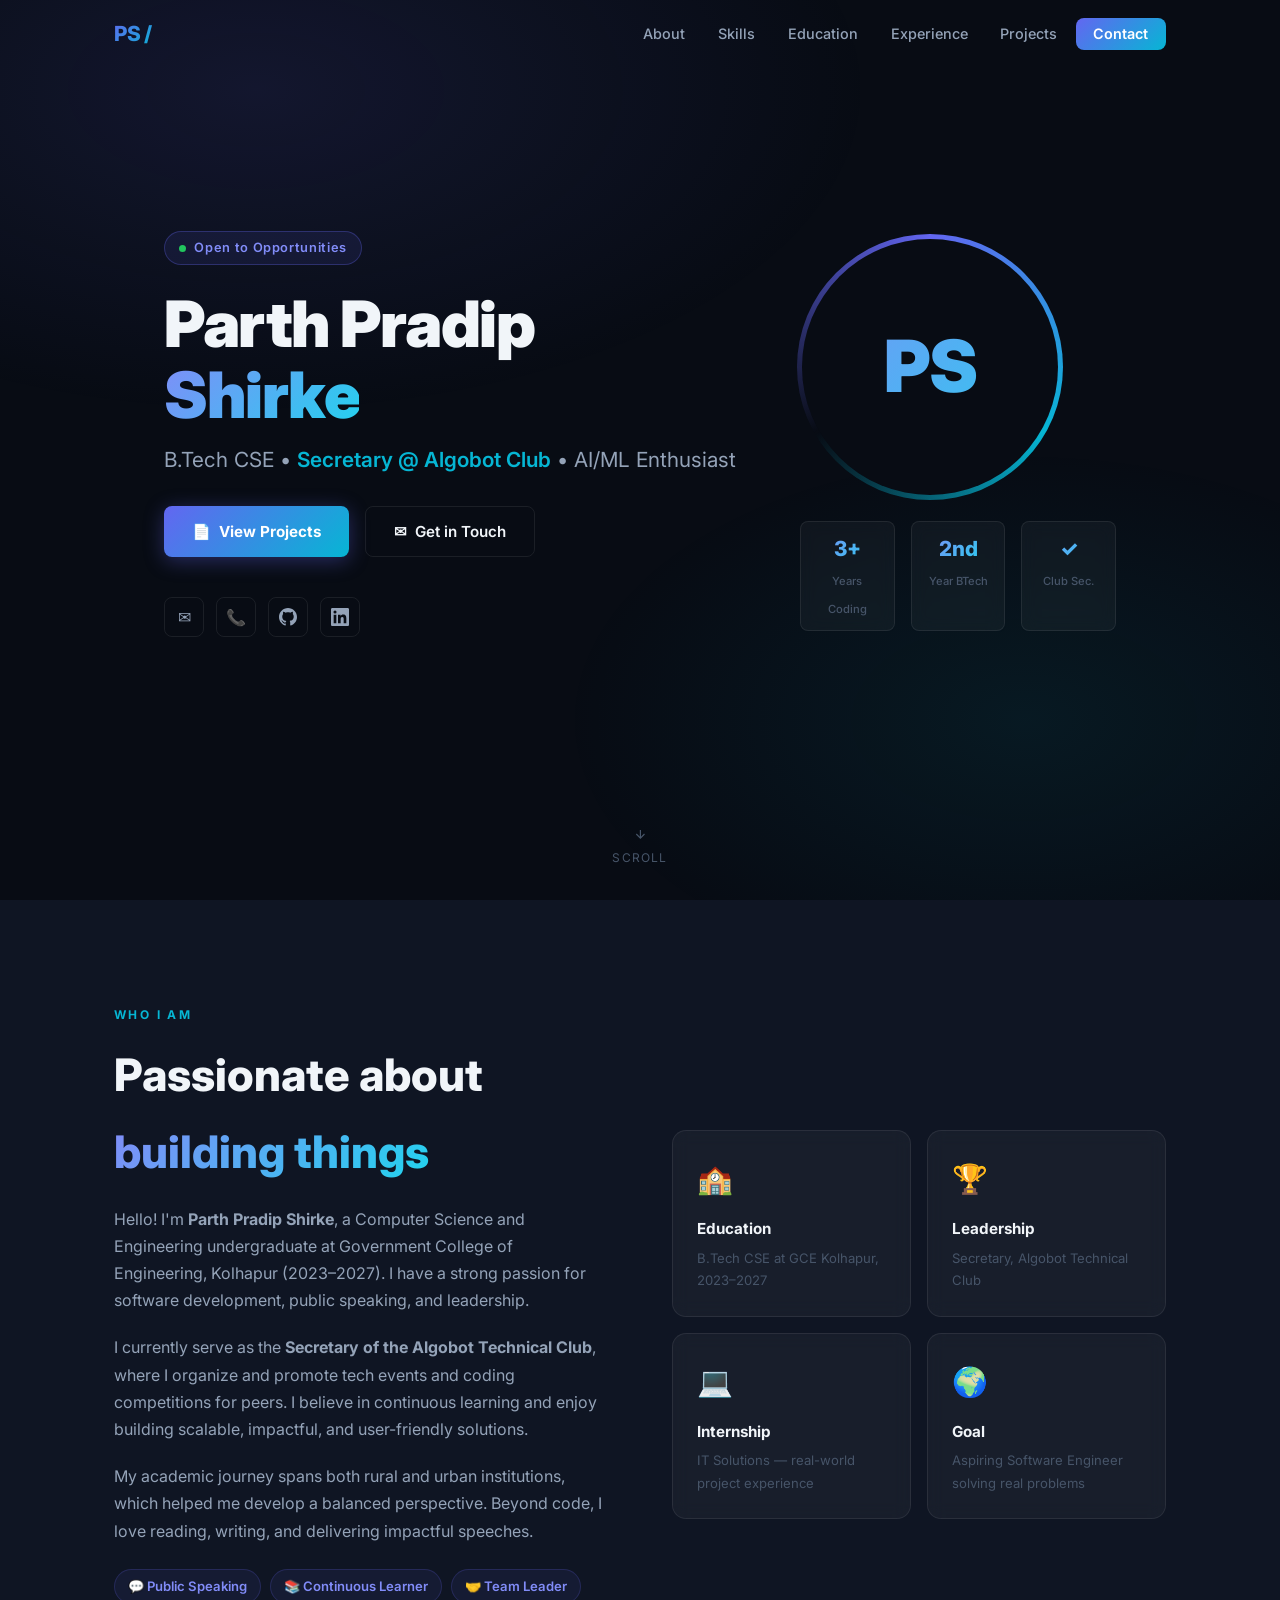
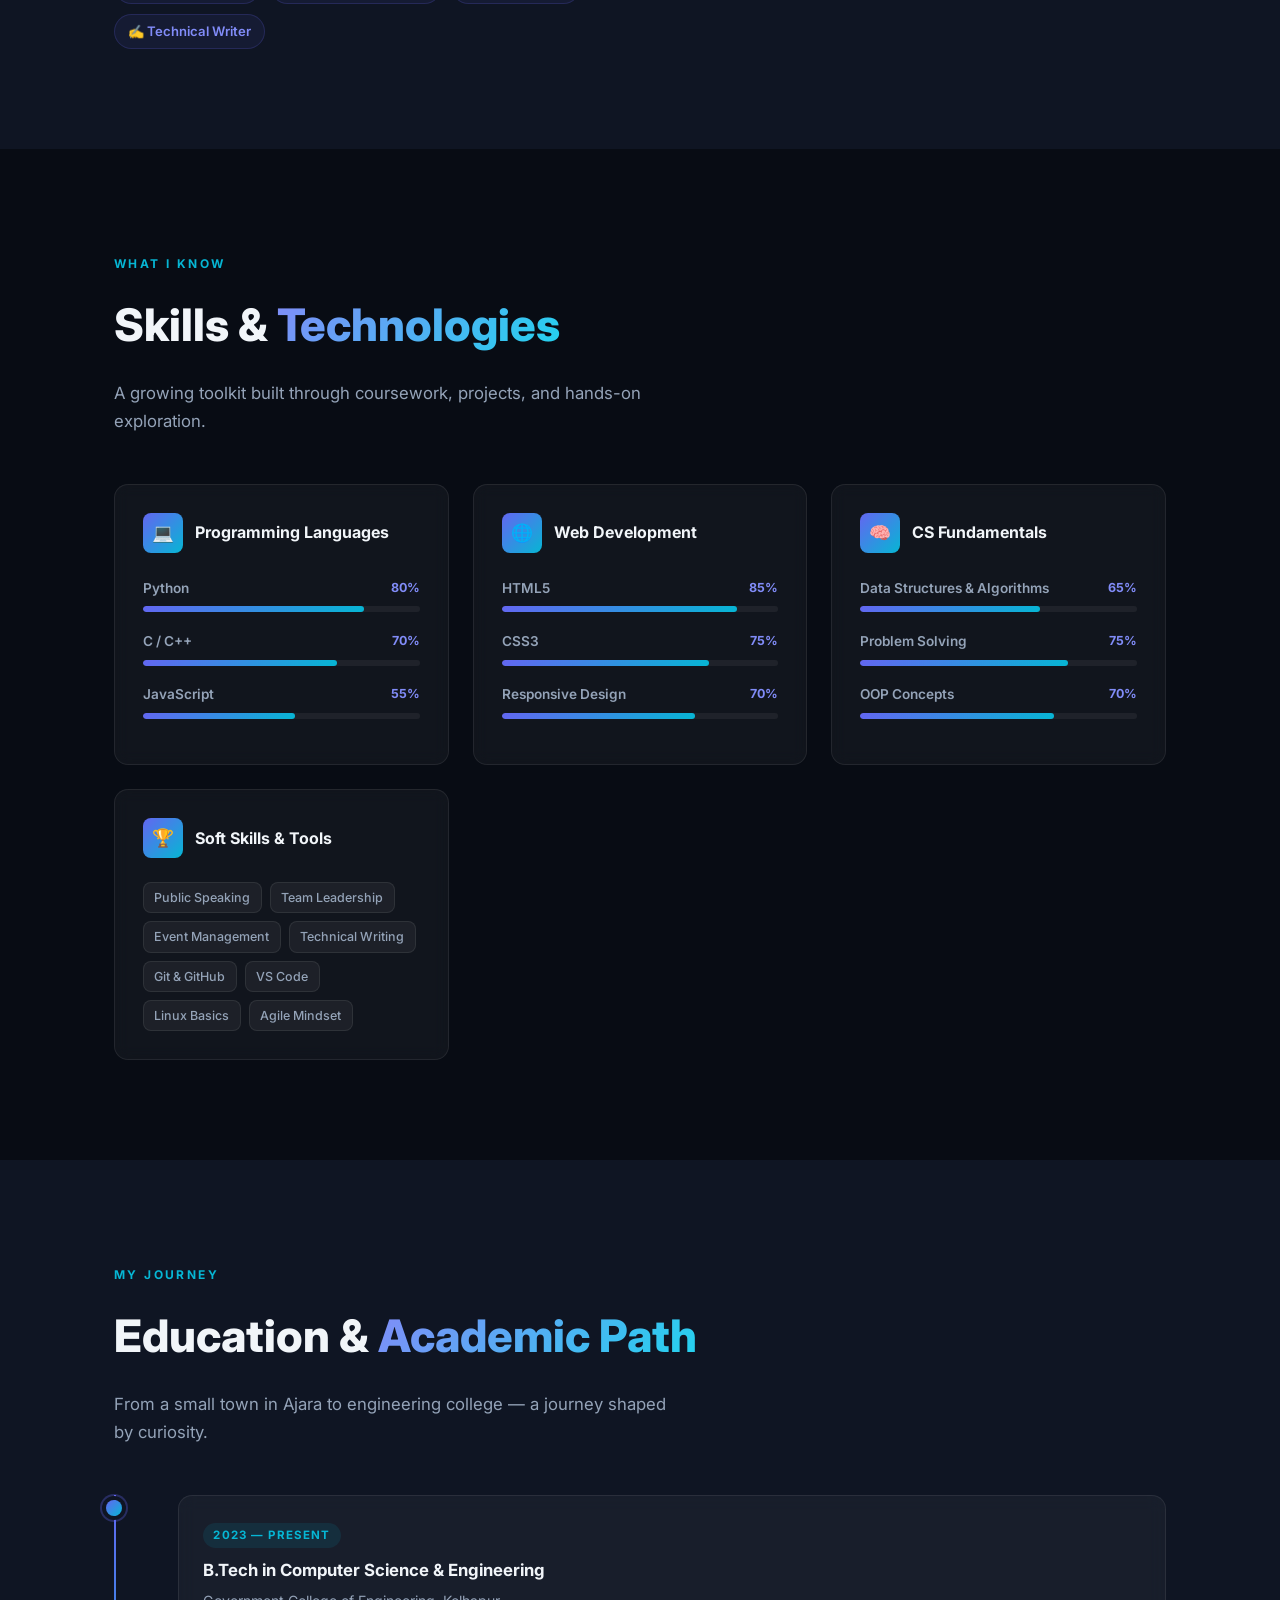
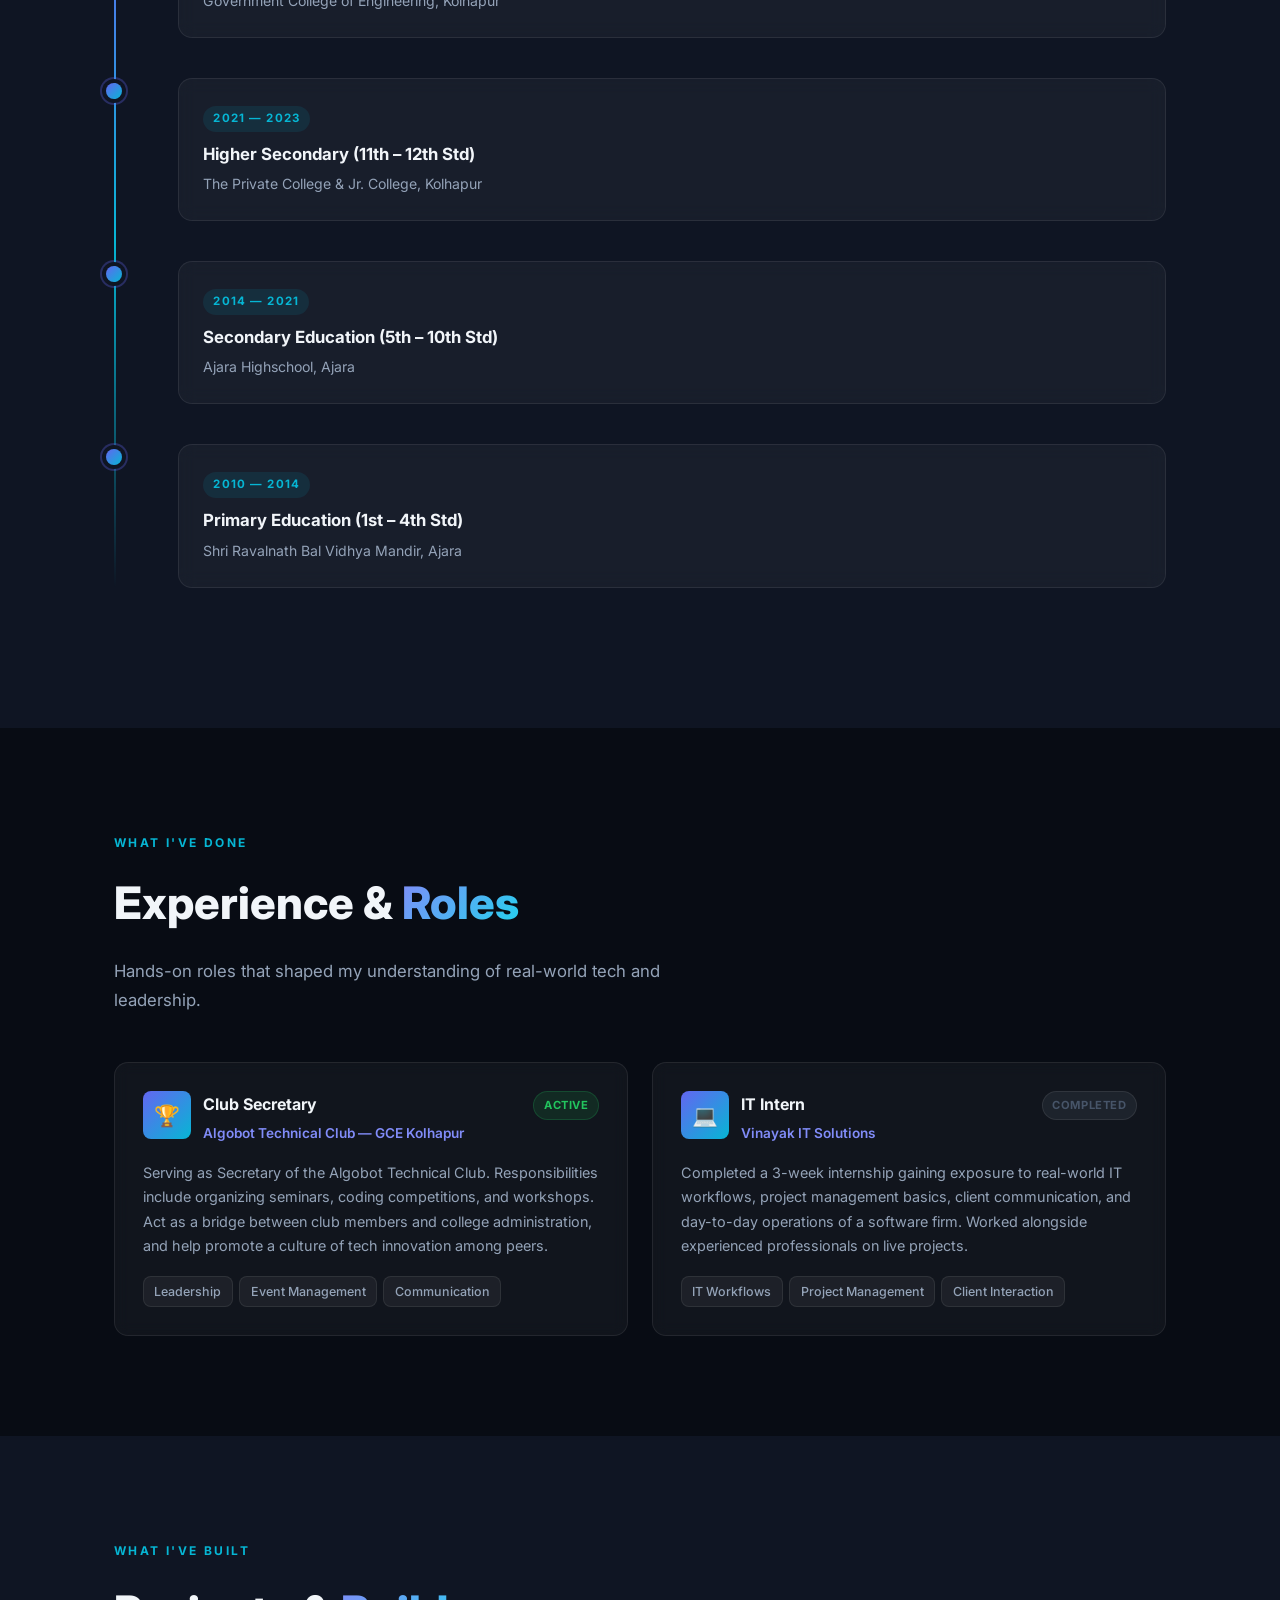
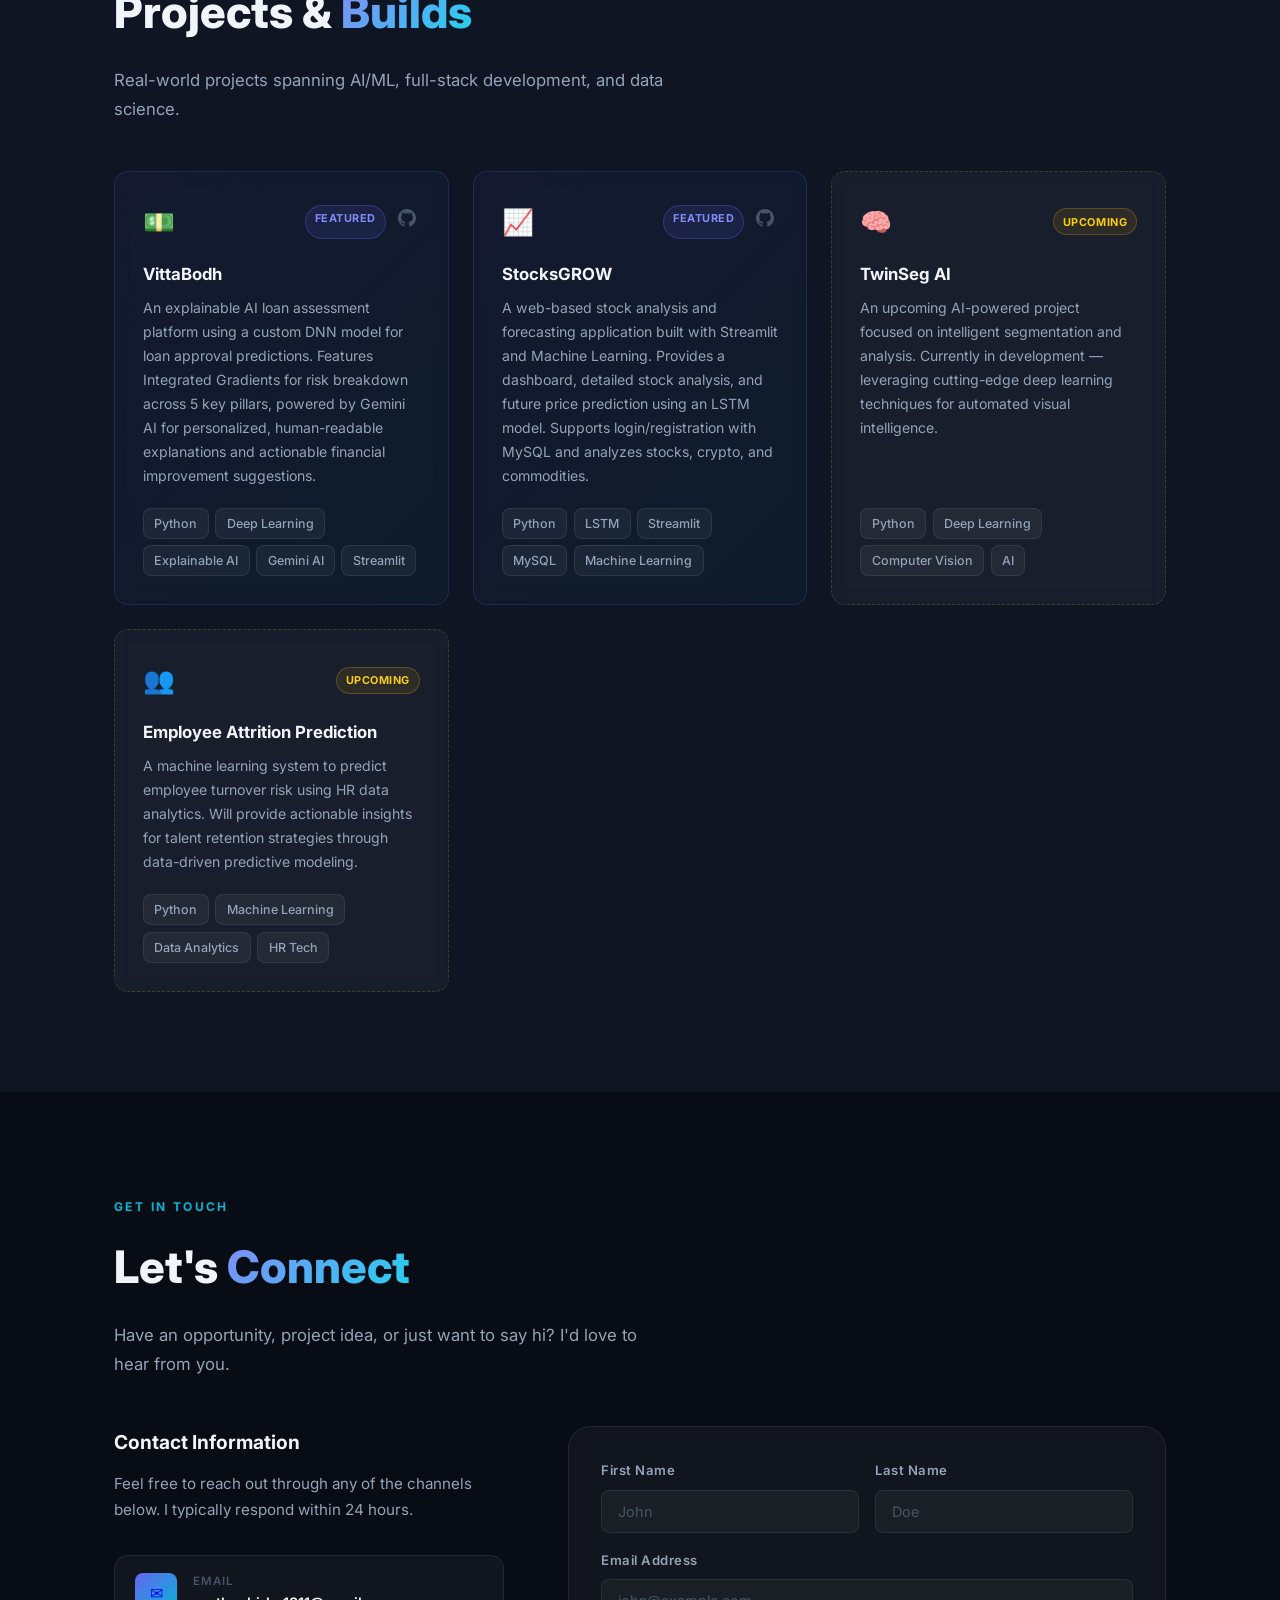
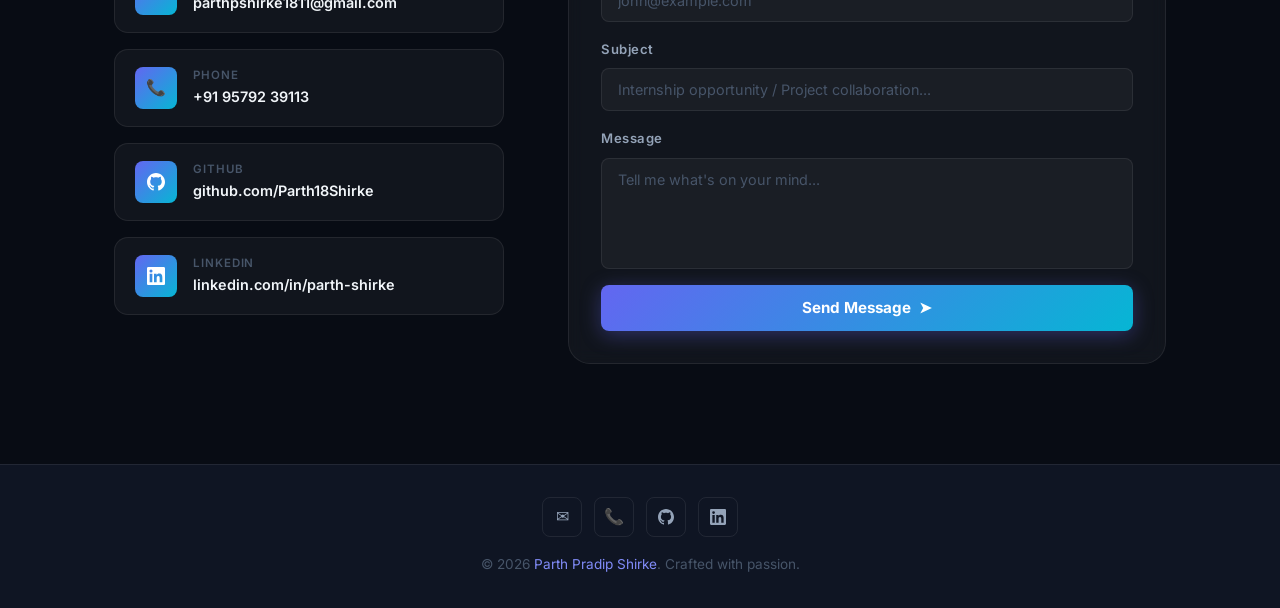
==== index.html @ 416d534a "Initial commit of updated portfolio" ====
<!DOCTYPE html>
<html lang="en">
<head>
  <meta charset="UTF-8" />
  <meta name="viewport" content="width=device-width, initial-scale=1.0" />
  <title>Parth Shirke — CS Engineer & Developer | parthshirke.com</title>
  <meta name="description" content="Portfolio of Parth Pradip Shirke — B.Tech CSE student at GCE Kolhapur, passionate about AI/ML, software development, and leadership. Secretary at Algobot Technical Club. Creator of VittaBodh, StocksGROW, and more." />
  <meta name="keywords" content="Parth Shirke, portfolio, computer science, software developer, GCE Kolhapur, Algobot, VittaBodh, StocksGROW, AI, ML, Python, machine learning" />
  <meta name="author" content="Parth Pradip Shirke" />
  <link rel="canonical" href="https://parthshirke.com/" />
  <meta property="og:title" content="Parth Shirke — CS Engineer & Developer" />
  <meta property="og:description" content="B.Tech CSE student | Secretary at Algobot Club | AI/ML Enthusiast | Creator of VittaBodh & StocksGROW" />
  <meta property="og:type" content="website" />
  <meta property="og:url" content="https://parthshirke.com/" />
  <meta name="twitter:card" content="summary" />
  <meta name="twitter:title" content="Parth Shirke — CS Engineer & Developer" />
  <meta name="twitter:description" content="B.Tech CSE | AI/ML Enthusiast | Creator of VittaBodh & StocksGROW" />
  <link rel="preconnect" href="https://fonts.googleapis.com" />
  <link rel="preconnect" href="https://fonts.gstatic.com" crossorigin />
  <link href="https://fonts.googleapis.com/css2?family=Inter:wght@400;500;600;700;800;900&display=swap" rel="stylesheet" />
  <link rel="stylesheet" href="style.css" />
</head>
<body>

  <!-- ========== NAVBAR ========== -->
  <nav id="navbar">
    <div class="container nav-inner">
      <a href="#hero" class="nav-logo">PS&thinsp;/</a>
      <ul class="nav-links" id="navLinks">
        <li><a href="#about" id="nav-about">About</a></li>
        <li><a href="#skills" id="nav-skills">Skills</a></li>
        <li><a href="#education" id="nav-education">Education</a></li>
        <li><a href="#experience" id="nav-experience">Experience</a></li>
        <li><a href="#projects" id="nav-projects">Projects</a></li>
        <li><a href="#contact" class="nav-cta" id="nav-contact">Contact</a></li>
      </ul>
      <button class="hamburger" id="hamburger" aria-label="Toggle menu">
        <span></span><span></span><span></span>
      </button>
    </div>
  </nav>

  <!-- ========== HERO ========== -->
  <section id="hero">
    <div class="container hero-grid">
      <!-- Left: Text -->
      <div class="hero-text">
        <div class="hero-badge">
          <span class="dot"></span>
          Open to Opportunities
        </div>
        <h1 class="hero-name">
          Parth Pradip<br />
          <span class="gradient-text">Shirke</span>
        </h1>
        <p class="hero-role">
          B.Tech CSE &bull; <span>Secretary @ Algobot Club</span> &bull; AI/ML Enthusiast
        </p>
        <div class="hero-btns">
          <a href="#projects" class="btn-primary">
            <span>&#128196;</span> View Projects
          </a>
          <a href="#contact" class="btn-outline">
            <span>&#9993;</span> Get in Touch
          </a>
        </div>
        <div class="hero-socials">
          <a href="mailto:parthpshirke1811@gmail.com" class="social-icon" title="Email" aria-label="Email">&#9993;</a>
          <a href="tel:+919579239113" class="social-icon" title="Phone" aria-label="Phone">&#128222;</a>
          <a href="https://github.com/Parth18Shirke" target="_blank" rel="noopener" class="social-icon" title="GitHub" aria-label="GitHub">
            <svg width="18" height="18" viewBox="0 0 24 24" fill="currentColor"><path d="M12 0C5.37 0 0 5.37 0 12c0 5.3 3.438 9.8 8.205 11.385.6.113.82-.258.82-.577 0-.285-.01-1.04-.015-2.04-3.338.724-4.042-1.61-4.042-1.61-.546-1.387-1.333-1.756-1.333-1.756-1.089-.745.083-.729.083-.729 1.205.084 1.838 1.236 1.838 1.236 1.07 1.835 2.809 1.305 3.495.998.108-.776.417-1.305.76-1.605-2.665-.3-5.466-1.332-5.466-5.93 0-1.31.465-2.38 1.235-3.22-.135-.303-.54-1.523.105-3.176 0 0 1.005-.322 3.3 1.23.96-.267 1.98-.399 3-.405 1.02.006 2.04.138 3 .405 2.28-1.552 3.285-1.23 3.285-1.23.645 1.653.24 2.873.12 3.176.765.84 1.23 1.91 1.23 3.22 0 4.61-2.805 5.625-5.475 5.92.42.36.81 1.096.81 2.22 0 1.606-.015 2.896-.015 3.286 0 .315.21.69.825.57C20.565 21.795 24 17.295 24 12c0-6.63-5.37-12-12-12"/></svg>
          </a>
          <a href="https://www.linkedin.com/in/parth-shirke-700290289/" target="_blank" rel="noopener" class="social-icon" title="LinkedIn" aria-label="LinkedIn">
            <svg width="18" height="18" viewBox="0 0 24 24" fill="currentColor"><path d="M20.447 20.452h-3.554v-5.569c0-1.328-.027-3.037-1.852-3.037-1.853 0-2.136 1.445-2.136 2.939v5.667H9.351V9h3.414v1.561h.046c.477-.9 1.637-1.85 3.37-1.85 3.601 0 4.267 2.37 4.267 5.455v6.286zM5.337 7.433a2.062 2.062 0 01-2.063-2.065 2.064 2.064 0 112.063 2.065zm1.782 13.019H3.555V9h3.564v11.452zM22.225 0H1.771C.792 0 0 .774 0 1.729v20.542C0 23.227.792 24 1.771 24h20.451C23.2 24 24 23.227 24 22.271V1.729C24 .774 23.2 0 22.222 0h.003z"/></svg>
          </a>
        </div>
      </div>

      <!-- Right: Photo -->
      <div class="hero-photo-wrap">
        <div class="hero-photo-ring">
          <div class="hero-initials" aria-label="Parth Pradip Shirke">PS</div>
        </div>
        <div class="hero-stats">
          <div class="hero-stat">
            <span class="num">3+</span>
            <span class="lbl">Years Coding</span>
          </div>
          <div class="hero-stat">
            <span class="num">2nd</span>
            <span class="lbl">Year BTech</span>
          </div>
          <div class="hero-stat">
            <span class="num">&#10003;</span>
            <span class="lbl">Club Sec.</span>
          </div>
        </div>
      </div>
    </div>

    <!-- Scroll hint -->
    <div class="scroll-hint">
      <svg width="14" height="14" viewBox="0 0 24 24" fill="none" stroke="currentColor" stroke-width="2"><path d="M12 5v14M5 12l7 7 7-7"/></svg>
      Scroll
    </div>
  </section>

  <!-- ========== ABOUT ========== -->
  <section id="about">
    <div class="container">
      <div class="about-grid">
        <div class="about-text fade-in">
          <span class="section-label">Who I Am</span>
          <h2 class="section-title">Passionate about <span class="gradient-text">building things</span></h2>
          <p>Hello! I'm <strong>Parth Pradip Shirke</strong>, a Computer Science and Engineering undergraduate at Government College of Engineering, Kolhapur (2023–2027). I have a strong passion for software development, public speaking, and leadership.</p>
          <p>I currently serve as the <strong>Secretary of the Algobot Technical Club</strong>, where I organize and promote tech events and coding competitions for peers. I believe in continuous learning and enjoy building scalable, impactful, and user-friendly solutions.</p>
          <p>My academic journey spans both rural and urban institutions, which helped me develop a balanced perspective. Beyond code, I love reading, writing, and delivering impactful speeches.</p>
          <div class="about-chips">
            <span class="chip">&#128172; Public Speaking</span>
            <span class="chip">&#128218; Continuous Learner</span>
            <span class="chip">&#129309; Team Leader</span>
            <span class="chip">&#9997; Technical Writer</span>
          </div>
        </div>
        <div class="about-cards fade-in fade-in-delay-1">
          <div class="about-card">
            <div class="about-card-icon">&#127979;</div>
            <h4>Education</h4>
            <p>B.Tech CSE at GCE Kolhapur, 2023–2027</p>
          </div>
          <div class="about-card">
            <div class="about-card-icon">&#127942;</div>
            <h4>Leadership</h4>
            <p>Secretary, Algobot Technical Club</p>
          </div>
          <div class="about-card">
            <div class="about-card-icon">&#128187;</div>
            <h4>Internship</h4>
            <p>IT Solutions — real-world project experience</p>
          </div>
          <div class="about-card">
            <div class="about-card-icon">&#127757;</div>
            <h4>Goal</h4>
            <p>Aspiring Software Engineer solving real problems</p>
          </div>
        </div>
      </div>
    </div>
  </section>

  <!-- ========== SKILLS ========== -->
  <section id="skills">
    <div class="container">
      <div class="fade-in">
        <span class="section-label">What I Know</span>
        <h2 class="section-title">Skills &amp; <span class="gradient-text">Technologies</span></h2>
        <p class="section-desc">A growing toolkit built through coursework, projects, and hands-on exploration.</p>
      </div>

      <div class="skills-categories">
        <!-- Programming -->
        <div class="skill-category fade-in fade-in-delay-1">
          <div class="skill-cat-header">
            <div class="skill-cat-icon">&#128187;</div>
            <h3>Programming Languages</h3>
          </div>
          <div class="skill-item">
            <div class="skill-meta">
              <span class="skill-name">Python</span>
              <span class="skill-pct">80%</span>
            </div>
            <div class="skill-bar"><div class="skill-fill" data-width="80"></div></div>
          </div>
          <div class="skill-item">
            <div class="skill-meta">
              <span class="skill-name">C / C++</span>
              <span class="skill-pct">70%</span>
            </div>
            <div class="skill-bar"><div class="skill-fill" data-width="70"></div></div>
          </div>
          <div class="skill-item">
            <div class="skill-meta">
              <span class="skill-name">JavaScript</span>
              <span class="skill-pct">55%</span>
            </div>
            <div class="skill-bar"><div class="skill-fill" data-width="55"></div></div>
          </div>
        </div>

        <!-- Web Dev -->
        <div class="skill-category fade-in fade-in-delay-2">
          <div class="skill-cat-header">
            <div class="skill-cat-icon">&#127760;</div>
            <h3>Web Development</h3>
          </div>
          <div class="skill-item">
            <div class="skill-meta">
              <span class="skill-name">HTML5</span>
              <span class="skill-pct">85%</span>
            </div>
            <div class="skill-bar"><div class="skill-fill" data-width="85"></div></div>
          </div>
          <div class="skill-item">
            <div class="skill-meta">
              <span class="skill-name">CSS3</span>
              <span class="skill-pct">75%</span>
            </div>
            <div class="skill-bar"><div class="skill-fill" data-width="75"></div></div>
          </div>
          <div class="skill-item">
            <div class="skill-meta">
              <span class="skill-name">Responsive Design</span>
              <span class="skill-pct">70%</span>
            </div>
            <div class="skill-bar"><div class="skill-fill" data-width="70"></div></div>
          </div>
        </div>

        <!-- CS Fundamentals -->
        <div class="skill-category fade-in fade-in-delay-3">
          <div class="skill-cat-header">
            <div class="skill-cat-icon">&#129504;</div>
            <h3>CS Fundamentals</h3>
          </div>
          <div class="skill-item">
            <div class="skill-meta">
              <span class="skill-name">Data Structures &amp; Algorithms</span>
              <span class="skill-pct">65%</span>
            </div>
            <div class="skill-bar"><div class="skill-fill" data-width="65"></div></div>
          </div>
          <div class="skill-item">
            <div class="skill-meta">
              <span class="skill-name">Problem Solving</span>
              <span class="skill-pct">75%</span>
            </div>
            <div class="skill-bar"><div class="skill-fill" data-width="75"></div></div>
          </div>
          <div class="skill-item">
            <div class="skill-meta">
              <span class="skill-name">OOP Concepts</span>
              <span class="skill-pct">70%</span>
            </div>
            <div class="skill-bar"><div class="skill-fill" data-width="70"></div></div>
          </div>
        </div>

        <!-- Soft Skills -->
        <div class="skill-category fade-in fade-in-delay-1">
          <div class="skill-cat-header">
            <div class="skill-cat-icon">&#127942;</div>
            <h3>Soft Skills &amp; Tools</h3>
          </div>
          <div class="tech-tags">
            <span class="tech-tag">Public Speaking</span>
            <span class="tech-tag">Team Leadership</span>
            <span class="tech-tag">Event Management</span>
            <span class="tech-tag">Technical Writing</span>
            <span class="tech-tag">Git &amp; GitHub</span>
            <span class="tech-tag">VS Code</span>
            <span class="tech-tag">Linux Basics</span>
            <span class="tech-tag">Agile Mindset</span>
          </div>
        </div>
      </div>
    </div>
  </section>

  <!-- ========== EDUCATION ========== -->
  <section id="education">
    <div class="container">
      <div class="fade-in">
        <span class="section-label">My Journey</span>
        <h2 class="section-title">Education &amp; <span class="gradient-text">Academic Path</span></h2>
        <p class="section-desc">From a small town in Ajara to engineering college — a journey shaped by curiosity.</p>
      </div>

      <div class="timeline">
        <div class="timeline-item">
          <div class="timeline-dot"></div>
          <div class="timeline-card">
            <span class="timeline-year">2023 — Present</span>
            <h3>B.Tech in Computer Science &amp; Engineering</h3>
            <p class="institution">Government College of Engineering, Kolhapur</p>
          </div>
        </div>
        <div class="timeline-item">
          <div class="timeline-dot"></div>
          <div class="timeline-card">
            <span class="timeline-year">2021 — 2023</span>
            <h3>Higher Secondary (11th – 12th Std)</h3>
            <p class="institution">The Private College &amp; Jr. College, Kolhapur</p>
          </div>
        </div>
        <div class="timeline-item">
          <div class="timeline-dot"></div>
          <div class="timeline-card">
            <span class="timeline-year">2014 — 2021</span>
            <h3>Secondary Education (5th – 10th Std)</h3>
            <p class="institution">Ajara Highschool, Ajara</p>
          </div>
        </div>
        <div class="timeline-item">
          <div class="timeline-dot"></div>
          <div class="timeline-card">
            <span class="timeline-year">2010 — 2014</span>
            <h3>Primary Education (1st – 4th Std)</h3>
            <p class="institution">Shri Ravalnath Bal Vidhya Mandir, Ajara</p>
          </div>
        </div>
      </div>
    </div>
  </section>

  <!-- ========== EXPERIENCE ========== -->
  <section id="experience">
    <div class="container">
      <div class="fade-in">
        <span class="section-label">What I've Done</span>
        <h2 class="section-title">Experience &amp; <span class="gradient-text">Roles</span></h2>
        <p class="section-desc">Hands-on roles that shaped my understanding of real-world tech and leadership.</p>
      </div>

      <div class="experience-grid">
        <div class="exp-card fade-in fade-in-delay-1">
          <div class="exp-header">
            <div style="display:flex;align-items:flex-start;gap:0.75rem;">
              <div class="exp-icon">&#127942;</div>
              <div class="exp-meta">
                <h3>Club Secretary</h3>
                <div class="org">Algobot Technical Club — GCE Kolhapur</div>
              </div>
            </div>
            <span class="exp-badge badge-active">Active</span>
          </div>
          <p>Serving as Secretary of the Algobot Technical Club. Responsibilities include organizing seminars, coding competitions, and workshops. Act as a bridge between club members and college administration, and help promote a culture of tech innovation among peers.</p>
          <div class="exp-tags">
            <span class="tech-tag">Leadership</span>
            <span class="tech-tag">Event Management</span>
            <span class="tech-tag">Communication</span>
          </div>
        </div>

        <div class="exp-card fade-in fade-in-delay-2">
          <div class="exp-header">
            <div style="display:flex;align-items:flex-start;gap:0.75rem;">
              <div class="exp-icon">&#128187;</div>
              <div class="exp-meta">
                <h3>IT Intern</h3>
                <div class="org">Vinayak IT Solutions</div>
              </div>
            </div>
            <span class="exp-badge badge-done">Completed</span>
          </div>
          <p>Completed a 3-week internship gaining exposure to real-world IT workflows, project management basics, client communication, and day-to-day operations of a software firm. Worked alongside experienced professionals on live projects.</p>
          <div class="exp-tags">
            <span class="tech-tag">IT Workflows</span>
            <span class="tech-tag">Project Management</span>
            <span class="tech-tag">Client Interaction</span>
          </div>
        </div>
      </div>
    </div>
  </section>

  <!-- ========== PROJECTS ========== -->
  <section id="projects">
    <div class="container">
      <div class="fade-in">
        <span class="section-label">What I've Built</span>
        <h2 class="section-title">Projects &amp; <span class="gradient-text">Builds</span></h2>
        <p class="section-desc">Real-world projects spanning AI/ML, full-stack development, and data science.</p>
      </div>

      <div class="projects-grid">
        <!-- 1. VittaBodh -->
        <div class="project-card featured fade-in fade-in-delay-1">
          <div class="project-top">
            <span class="project-icon">&#128181;</span>
            <div class="project-links">
              <span class="project-badge badge-featured">Featured</span>
              <a href="https://github.com/Parth18Shirke/Vittabodh" target="_blank" rel="noopener" class="project-link" title="GitHub">
                <svg width="18" height="18" viewBox="0 0 24 24" fill="currentColor"><path d="M12 0C5.37 0 0 5.37 0 12c0 5.3 3.438 9.8 8.205 11.385.6.113.82-.258.82-.577 0-.285-.01-1.04-.015-2.04-3.338.724-4.042-1.61-4.042-1.61-.546-1.387-1.333-1.756-1.333-1.756-1.089-.745.083-.729.083-.729 1.205.084 1.838 1.236 1.838 1.236 1.07 1.835 2.809 1.305 3.495.998.108-.776.417-1.305.76-1.605-2.665-.3-5.466-1.332-5.466-5.93 0-1.31.465-2.38 1.235-3.22-.135-.303-.54-1.523.105-3.176 0 0 1.005-.322 3.3 1.23.96-.267 1.98-.399 3-.405 1.02.006 2.04.138 3 .405 2.28-1.552 3.285-1.23 3.285-1.23.645 1.653.24 2.873.12 3.176.765.84 1.23 1.91 1.23 3.22 0 4.61-2.805 5.625-5.475 5.92.42.36.81 1.096.81 2.22 0 1.606-.015 2.896-.015 3.286 0 .315.21.69.825.57C20.565 21.795 24 17.295 24 12c0-6.63-5.37-12-12-12"/></svg>
              </a>
            </div>
          </div>
          <h3>VittaBodh</h3>
          <p>An explainable AI loan assessment platform using a custom DNN model for loan approval predictions. Features Integrated Gradients for risk breakdown across 5 key pillars, powered by Gemini AI for personalized, human-readable explanations and actionable financial improvement suggestions.</p>
          <div class="project-stack">
            <span class="tech-tag">Python</span>
            <span class="tech-tag">Deep Learning</span>
            <span class="tech-tag">Explainable AI</span>
            <span class="tech-tag">Gemini AI</span>
            <span class="tech-tag">Streamlit</span>
          </div>
        </div>

        <!-- 2. StocksGROW -->
        <div class="project-card featured fade-in fade-in-delay-2">
          <div class="project-top">
            <span class="project-icon">&#128200;</span>
            <div class="project-links">
              <span class="project-badge badge-featured">Featured</span>
              <a href="https://github.com/Parth18Shirke/Stock-Price-Prediction-Model-STOCKSGROW-" target="_blank" rel="noopener" class="project-link" title="GitHub">
                <svg width="18" height="18" viewBox="0 0 24 24" fill="currentColor"><path d="M12 0C5.37 0 0 5.37 0 12c0 5.3 3.438 9.8 8.205 11.385.6.113.82-.258.82-.577 0-.285-.01-1.04-.015-2.04-3.338.724-4.042-1.61-4.042-1.61-.546-1.387-1.333-1.756-1.333-1.756-1.089-.745.083-.729.083-.729 1.205.084 1.838 1.236 1.838 1.236 1.07 1.835 2.809 1.305 3.495.998.108-.776.417-1.305.76-1.605-2.665-.3-5.466-1.332-5.466-5.93 0-1.31.465-2.38 1.235-3.22-.135-.303-.54-1.523.105-3.176 0 0 1.005-.322 3.3 1.23.96-.267 1.98-.399 3-.405 1.02.006 2.04.138 3 .405 2.28-1.552 3.285-1.23 3.285-1.23.645 1.653.24 2.873.12 3.176.765.84 1.23 1.91 1.23 3.22 0 4.61-2.805 5.625-5.475 5.92.42.36.81 1.096.81 2.22 0 1.606-.015 2.896-.015 3.286 0 .315.21.69.825.57C20.565 21.795 24 17.295 24 12c0-6.63-5.37-12-12-12"/></svg>
              </a>
            </div>
          </div>
          <h3>StocksGROW</h3>
          <p>A web-based stock analysis and forecasting application built with Streamlit and Machine Learning. Provides a dashboard, detailed stock analysis, and future price prediction using an LSTM model. Supports login/registration with MySQL and analyzes stocks, crypto, and commodities.</p>
          <div class="project-stack">
            <span class="tech-tag">Python</span>
            <span class="tech-tag">LSTM</span>
            <span class="tech-tag">Streamlit</span>
            <span class="tech-tag">MySQL</span>
            <span class="tech-tag">Machine Learning</span>
          </div>
        </div>

        <!-- 3. TwinSeg AI (Upcoming) -->
        <div class="project-card upcoming fade-in fade-in-delay-3">
          <div class="project-top">
            <span class="project-icon">&#129504;</span>
            <div class="project-links">
              <span class="project-badge badge-upcoming">Upcoming</span>
            </div>
          </div>
          <h3>TwinSeg AI</h3>
          <p>An upcoming AI-powered project focused on intelligent segmentation and analysis. Currently in development — leveraging cutting-edge deep learning techniques for automated visual intelligence.</p>
          <div class="project-stack">
            <span class="tech-tag">Python</span>
            <span class="tech-tag">Deep Learning</span>
            <span class="tech-tag">Computer Vision</span>
            <span class="tech-tag">AI</span>
          </div>
        </div>

        <!-- 4. Employee Attrition Prediction (Upcoming) -->
        <div class="project-card upcoming fade-in fade-in-delay-1">
          <div class="project-top">
            <span class="project-icon">&#128101;</span>
            <div class="project-links">
              <span class="project-badge badge-upcoming">Upcoming</span>
            </div>
          </div>
          <h3>Employee Attrition Prediction</h3>
          <p>A machine learning system to predict employee turnover risk using HR data analytics. Will provide actionable insights for talent retention strategies through data-driven predictive modeling.</p>
          <div class="project-stack">
            <span class="tech-tag">Python</span>
            <span class="tech-tag">Machine Learning</span>
            <span class="tech-tag">Data Analytics</span>
            <span class="tech-tag">HR Tech</span>
          </div>
        </div>
      </div>
    </div>
  </section>

  <!-- ========== CONTACT ========== -->
  <section id="contact">
    <div class="container">
      <div class="fade-in">
        <span class="section-label">Get in Touch</span>
        <h2 class="section-title">Let's <span class="gradient-text">Connect</span></h2>
        <p class="section-desc">Have an opportunity, project idea, or just want to say hi? I'd love to hear from you.</p>
      </div>

      <div class="contact-grid">
        <!-- Info -->
        <div class="contact-info fade-in">
          <h3>Contact Information</h3>
          <p>Feel free to reach out through any of the channels below. I typically respond within 24 hours.</p>
          <div class="contact-items">
            <a href="mailto:parthpshirke1811@gmail.com" class="contact-item">
              <div class="contact-item-icon">&#9993;</div>
              <div class="contact-item-info">
                <div class="label">Email</div>
                <div class="value">parthpshirke1811@gmail.com</div>
              </div>
            </a>
            <a href="tel:+919579239113" class="contact-item">
              <div class="contact-item-icon">&#128222;</div>
              <div class="contact-item-info">
                <div class="label">Phone</div>
                <div class="value">+91 95792 39113</div>
              </div>
            </a>
            <a href="https://github.com/Parth18Shirke" target="_blank" rel="noopener" class="contact-item">
              <div class="contact-item-icon">
                <svg width="18" height="18" viewBox="0 0 24 24" fill="white"><path d="M12 0C5.37 0 0 5.37 0 12c0 5.3 3.438 9.8 8.205 11.385.6.113.82-.258.82-.577 0-.285-.01-1.04-.015-2.04-3.338.724-4.042-1.61-4.042-1.61-.546-1.387-1.333-1.756-1.333-1.756-1.089-.745.083-.729.083-.729 1.205.084 1.838 1.236 1.838 1.236 1.07 1.835 2.809 1.305 3.495.998.108-.776.417-1.305.76-1.605-2.665-.3-5.466-1.332-5.466-5.93 0-1.31.465-2.38 1.235-3.22-.135-.303-.54-1.523.105-3.176 0 0 1.005-.322 3.3 1.23.96-.267 1.98-.399 3-.405 1.02.006 2.04.138 3 .405 2.28-1.552 3.285-1.23 3.285-1.23.645 1.653.24 2.873.12 3.176.765.84 1.23 1.91 1.23 3.22 0 4.61-2.805 5.625-5.475 5.92.42.36.81 1.096.81 2.22 0 1.606-.015 2.896-.015 3.286 0 .315.21.69.825.57C20.565 21.795 24 17.295 24 12c0-6.63-5.37-12-12-12"/></svg>
              </div>
              <div class="contact-item-info">
                <div class="label">GitHub</div>
                <div class="value">github.com/Parth18Shirke</div>
              </div>
            </a>
            <a href="https://www.linkedin.com/in/parth-shirke-700290289/" target="_blank" rel="noopener" class="contact-item">
              <div class="contact-item-icon">
                <svg width="18" height="18" viewBox="0 0 24 24" fill="white"><path d="M20.447 20.452h-3.554v-5.569c0-1.328-.027-3.037-1.852-3.037-1.853 0-2.136 1.445-2.136 2.939v5.667H9.351V9h3.414v1.561h.046c.477-.9 1.637-1.85 3.37-1.85 3.601 0 4.267 2.37 4.267 5.455v6.286zM5.337 7.433a2.062 2.062 0 01-2.063-2.065 2.064 2.064 0 112.063 2.065zm1.782 13.019H3.555V9h3.564v11.452zM22.225 0H1.771C.792 0 0 .774 0 1.729v20.542C0 23.227.792 24 1.771 24h20.451C23.2 24 24 23.227 24 22.271V1.729C24 .774 23.2 0 22.222 0h.003z"/></svg>
              </div>
              <div class="contact-item-info">
                <div class="label">LinkedIn</div>
                <div class="value">linkedin.com/in/parth-shirke</div>
              </div>
            </a>
          </div>
        </div>

        <!-- Form -->
        <div class="contact-form fade-in fade-in-delay-2">
          <form id="contactForm" novalidate>
            <div class="form-row">
              <div class="form-group">
                <label for="fname">First Name</label>
                <input type="text" id="fname" name="fname" placeholder="John" required />
              </div>
              <div class="form-group">
                <label for="lname">Last Name</label>
                <input type="text" id="lname" name="lname" placeholder="Doe" />
              </div>
            </div>
            <div class="form-group">
              <label for="femail">Email Address</label>
              <input type="email" id="femail" name="femail" placeholder="john@example.com" required />
            </div>
            <div class="form-group">
              <label for="fsubject">Subject</label>
              <input type="text" id="fsubject" name="fsubject" placeholder="Internship opportunity / Project collaboration..." />
            </div>
            <div class="form-group">
              <label for="fmessage">Message</label>
              <textarea id="fmessage" name="fmessage" rows="5" placeholder="Tell me what's on your mind..." required></textarea>
            </div>
            <button type="submit" class="form-submit" id="formSubmit">
              <span>Send Message</span>
              <span>&#10148;</span>
            </button>
            <div class="form-success" id="formSuccess">
              &#10003; Message sent! I'll get back to you soon.
            </div>
          </form>
        </div>
      </div>
    </div>
  </section>

  <!-- ========== FOOTER ========== -->
  <footer>
    <div class="container footer-inner">
      <div class="footer-socials">
        <a href="mailto:parthpshirke1811@gmail.com" class="social-icon" title="Email" aria-label="Email">&#9993;</a>
        <a href="tel:+919579239113" class="social-icon" title="Phone" aria-label="Phone">&#128222;</a>
        <a href="https://github.com/Parth18Shirke" target="_blank" rel="noopener" class="social-icon" aria-label="GitHub">
          <svg width="16" height="16" viewBox="0 0 24 24" fill="currentColor"><path d="M12 0C5.37 0 0 5.37 0 12c0 5.3 3.438 9.8 8.205 11.385.6.113.82-.258.82-.577 0-.285-.01-1.04-.015-2.04-3.338.724-4.042-1.61-4.042-1.61-.546-1.387-1.333-1.756-1.333-1.756-1.089-.745.083-.729.083-.729 1.205.084 1.838 1.236 1.838 1.236 1.07 1.835 2.809 1.305 3.495.998.108-.776.417-1.305.76-1.605-2.665-.3-5.466-1.332-5.466-5.93 0-1.31.465-2.38 1.235-3.22-.135-.303-.54-1.523.105-3.176 0 0 1.005-.322 3.3 1.23.96-.267 1.98-.399 3-.405 1.02.006 2.04.138 3 .405 2.28-1.552 3.285-1.23 3.285-1.23.645 1.653.24 2.873.12 3.176.765.84 1.23 1.91 1.23 3.22 0 4.61-2.805 5.625-5.475 5.92.42.36.81 1.096.81 2.22 0 1.606-.015 2.896-.015 3.286 0 .315.21.69.825.57C20.565 21.795 24 17.295 24 12c0-6.63-5.37-12-12-12"/></svg>
        </a>
        <a href="https://www.linkedin.com/in/parth-shirke-700290289/" target="_blank" rel="noopener" class="social-icon" aria-label="LinkedIn">
          <svg width="16" height="16" viewBox="0 0 24 24" fill="currentColor"><path d="M20.447 20.452h-3.554v-5.569c0-1.328-.027-3.037-1.852-3.037-1.853 0-2.136 1.445-2.136 2.939v5.667H9.351V9h3.414v1.561h.046c.477-.9 1.637-1.85 3.37-1.85 3.601 0 4.267 2.37 4.267 5.455v6.286zM5.337 7.433a2.062 2.062 0 01-2.063-2.065 2.064 2.064 0 112.063 2.065zm1.782 13.019H3.555V9h3.564v11.452zM22.225 0H1.771C.792 0 0 .774 0 1.729v20.542C0 23.227.792 24 1.771 24h20.451C23.2 24 24 23.227 24 22.271V1.729C24 .774 23.2 0 22.222 0h.003z"/></svg>
        </a>
      </div>
      <p>&copy; 2026 <a href="#hero">Parth Pradip Shirke</a>. Crafted with passion.</p>
    </div>
  </footer>

  <script src="script.js"></script>
</body>
</html>
---- style.css ----
/* ===========================
   RESET & BASE
=========================== */
*, *::before, *::after {
  margin: 0;
  padding: 0;
  box-sizing: border-box;
}

:root {
  --bg-deep:       #080c14;
  --bg-surface:    #0f1523;
  --bg-card:       rgba(255, 255, 255, 0.04);
  --border:        rgba(255, 255, 255, 0.08);
  --border-hover:  rgba(99, 102, 241, 0.5);

  --primary:       #6366f1;
  --primary-light: #818cf8;
  --cyan:          #06b6d4;
  --grad:          linear-gradient(135deg, #6366f1, #06b6d4);
  --grad-text:     linear-gradient(135deg, #818cf8, #22d3ee);

  --text-primary:  #f1f5f9;
  --text-secondary:#94a3b8;
  --text-muted:    #475569;

  --nav-height: 68px;
  --radius-sm: 8px;
  --radius-md: 14px;
  --radius-lg: 22px;

  --shadow-glow: 0 0 40px rgba(99, 102, 241, 0.15);
  --shadow-card: 0 8px 32px rgba(0, 0, 0, 0.4);
  --transition: all 0.3s cubic-bezier(0.4, 0, 0.2, 1);
}

html {
  scroll-behavior: smooth;
  scroll-padding-top: var(--nav-height);
}

body {
  font-family: "Inter", "Segoe UI", sans-serif;
  background-color: var(--bg-deep);
  color: var(--text-primary);
  line-height: 1.7;
  overflow-x: hidden;
}

::-webkit-scrollbar { width: 6px; }
::-webkit-scrollbar-track { background: var(--bg-deep); }
::-webkit-scrollbar-thumb { background: var(--primary); border-radius: 3px; }

.gradient-text {
  background: var(--grad-text);
  -webkit-background-clip: text;
  -webkit-text-fill-color: transparent;
  background-clip: text;
}

.section-label {
  display: inline-block;
  font-size: 0.75rem;
  font-weight: 700;
  letter-spacing: 0.2em;
  text-transform: uppercase;
  color: var(--cyan);
  margin-bottom: 0.75rem;
}

.section-title {
  font-size: clamp(1.8rem, 4vw, 2.8rem);
  font-weight: 800;
  color: var(--text-primary);
  margin-bottom: 1rem;
}

.section-desc {
  font-size: 1.05rem;
  color: var(--text-secondary);
  max-width: 560px;
}

.container {
  max-width: 1100px;
  margin: 0 auto;
  padding: 0 1.5rem;
}

section {
  padding: 100px 0;
}

body::before {
  content: "";
  position: fixed;
  inset: 0;
  background:
    radial-gradient(ellipse 80% 60% at 20% 10%, rgba(99,102,241,0.12) 0%, transparent 60%),
    radial-gradient(ellipse 60% 50% at 80% 80%, rgba(6,182,212,0.08) 0%, transparent 60%);
  pointer-events: none;
  z-index: 0;
}

/* NAV */
#navbar {
  position: fixed;
  top: 0; left: 0; right: 0;
  height: var(--nav-height);
  z-index: 1000;
  transition: var(--transition);
}

#navbar.scrolled {
  background: rgba(8, 12, 20, 0.85);
  backdrop-filter: blur(20px);
  -webkit-backdrop-filter: blur(20px);
  border-bottom: 1px solid var(--border);
  box-shadow: 0 4px 24px rgba(0,0,0,0.3);
}

.nav-inner {
  display: flex;
  align-items: center;
  justify-content: space-between;
  height: 100%;
}

.nav-logo {
  font-size: 1.3rem;
  font-weight: 800;
  text-decoration: none;
  background: var(--grad);
  -webkit-background-clip: text;
  -webkit-text-fill-color: transparent;
  background-clip: text;
}

.nav-links {
  display: flex;
  list-style: none;
  gap: 0.25rem;
}

.nav-links a {
  color: var(--text-secondary);
  text-decoration: none;
  font-size: 0.9rem;
  font-weight: 500;
  padding: 0.45rem 0.9rem;
  border-radius: var(--radius-sm);
  transition: var(--transition);
}

.nav-links a:hover, .nav-links a.active {
  color: var(--text-primary);
  background: rgba(99, 102, 241, 0.12);
}

.nav-links a.active { color: var(--primary-light); }

.nav-cta {
  background: var(--grad) !important;
  color: #fff !important;
  -webkit-text-fill-color: #fff !important;
  padding: 0.45rem 1.1rem !important;
  border-radius: var(--radius-sm) !important;
  font-weight: 600 !important;
}

.nav-cta:hover {
  opacity: 0.88;
  transform: translateY(-1px);
  box-shadow: 0 4px 16px rgba(99,102,241,0.4);
}

.hamburger {
  display: none;
  flex-direction: column;
  gap: 5px;
  cursor: pointer;
  padding: 4px;
  background: none;
  border: none;
}

.hamburger span {
  display: block;
  width: 24px;
  height: 2px;
  background: var(--text-primary);
  border-radius: 2px;
  transition: var(--transition);
}

.hamburger.open span:nth-child(1) { transform: translateY(7px) rotate(45deg); }
.hamburger.open span:nth-child(2) { opacity: 0; }
.hamburger.open span:nth-child(3) { transform: translateY(-7px) rotate(-45deg); }

/* HERO */
#hero {
  min-height: 100vh;
  display: flex;
  align-items: center;
  padding-top: var(--nav-height);
  position: relative;
  overflow: hidden;
}

.hero-grid {
  display: grid;
  grid-template-columns: 1fr auto;
  gap: 4rem;
  align-items: center;
}

.hero-badge {
  display: inline-flex;
  align-items: center;
  gap: 0.5rem;
  background: rgba(99,102,241,0.1);
  border: 1px solid rgba(99,102,241,0.3);
  border-radius: 100px;
  padding: 0.35rem 0.9rem;
  font-size: 0.8rem;
  color: var(--primary-light);
  font-weight: 600;
  margin-bottom: 1.5rem;
  letter-spacing: 0.05em;
}

.hero-badge .dot {
  width: 7px;
  height: 7px;
  background: #22c55e;
  border-radius: 50%;
  animation: pulse-dot 2s infinite;
}

@keyframes pulse-dot {
  0%, 100% { box-shadow: 0 0 0 0 rgba(34,197,94,0.6); }
  50% { box-shadow: 0 0 0 5px rgba(34,197,94,0); }
}

.hero-name {
  font-size: clamp(2.4rem, 6vw, 4rem);
  font-weight: 900;
  line-height: 1.1;
  letter-spacing: -1.5px;
  margin-bottom: 0.75rem;
}

.hero-role {
  font-size: clamp(1rem, 2.5vw, 1.3rem);
  color: var(--text-secondary);
  margin-bottom: 1.75rem;
}

.hero-role span { color: var(--cyan); font-weight: 600; }

.hero-btns {
  display: flex;
  gap: 1rem;
  flex-wrap: wrap;
  margin-bottom: 2.5rem;
}

.btn-primary {
  display: inline-flex;
  align-items: center;
  gap: 0.5rem;
  background: var(--grad);
  color: #fff;
  text-decoration: none;
  font-weight: 700;
  font-size: 0.95rem;
  padding: 0.75rem 1.75rem;
  border-radius: var(--radius-sm);
  transition: var(--transition);
  box-shadow: 0 4px 20px rgba(99,102,241,0.35);
}

.btn-primary:hover {
  transform: translateY(-2px);
  box-shadow: 0 8px 32px rgba(99,102,241,0.5);
}

.btn-outline {
  display: inline-flex;
  align-items: center;
  gap: 0.5rem;
  background: transparent;
  color: var(--text-primary);
  text-decoration: none;
  font-weight: 600;
  font-size: 0.95rem;
  padding: 0.75rem 1.75rem;
  border-radius: var(--radius-sm);
  border: 1px solid var(--border);
  transition: var(--transition);
}

.btn-outline:hover {
  border-color: var(--border-hover);
  background: rgba(99,102,241,0.06);
  transform: translateY(-2px);
}

.hero-socials { display: flex; gap: 0.75rem; margin-top: 1.5rem; }

.social-icon {
  width: 40px;
  height: 40px;
  display: flex;
  align-items: center;
  justify-content: center;
  border-radius: var(--radius-sm);
  border: 1px solid var(--border);
  color: var(--text-secondary);
  text-decoration: none;
  font-size: 1rem;
  transition: var(--transition);
}

.social-icon:hover {
  color: var(--text-primary);
  border-color: var(--primary);
  background: rgba(99,102,241,0.1);
  transform: translateY(-2px);
}

.hero-photo-wrap { position: relative; }

.hero-photo-ring {
  position: relative;
  width: 260px;
  height: 260px;
}

.hero-photo-ring::before {
  content: "";
  position: absolute;
  inset: -3px;
  border-radius: 50%;
  animation: spin-ring 6s linear infinite;
  background: conic-gradient(from 0deg, #6366f1, #06b6d4, transparent, #6366f1);
}

@keyframes spin-ring {
  from { transform: rotate(0deg); }
  to { transform: rotate(360deg); }
}

.hero-photo-ring::after {
  content: "";
  position: absolute;
  inset: 2px;
  background: var(--bg-deep);
  border-radius: 50%;
}

.hero-photo-ring img {
  position: absolute;
  inset: 5px;
  width: calc(100% - 10px);
  height: calc(100% - 10px);
  object-fit: cover;
  border-radius: 50%;
  z-index: 1;
}

.hero-initials {
  position: absolute;
  inset: 5px;
  width: calc(100% - 10px);
  height: calc(100% - 10px);
  border-radius: 50%;
  z-index: 1;
  display: flex;
  align-items: center;
  justify-content: center;
  font-size: 4.5rem;
  font-weight: 900;
  letter-spacing: -2px;
  background: linear-gradient(135deg, rgba(99,102,241,0.15), rgba(6,182,212,0.15));
  color: transparent;
  background-clip: text;
  -webkit-background-clip: text;
  background-image: var(--grad-text);
  -webkit-text-fill-color: transparent;
  user-select: none;
}

.hero-stats {
  display: flex;
  gap: 1rem;
  margin-top: 1.5rem;
}

.hero-stat {
  background: var(--bg-card);
  border: 1px solid var(--border);
  border-radius: var(--radius-sm);
  padding: 0.6rem 1rem;
  text-align: center;
  flex: 1;
  backdrop-filter: blur(8px);
}

.hero-stat .num {
  display: block;
  font-size: 1.3rem;
  font-weight: 800;
  background: var(--grad-text);
  -webkit-background-clip: text;
  -webkit-text-fill-color: transparent;
  background-clip: text;
}

.hero-stat .lbl {
  font-size: 0.7rem;
  color: var(--text-muted);
  font-weight: 500;
}

.scroll-hint {
  position: absolute;
  bottom: 2rem;
  left: 50%;
  transform: translateX(-50%);
  display: flex;
  flex-direction: column;
  align-items: center;
  gap: 0.4rem;
  color: var(--text-muted);
  font-size: 0.75rem;
  letter-spacing: 0.1em;
  text-transform: uppercase;
  animation: bounce-hint 2s infinite;
}

@keyframes bounce-hint {
  0%, 100% { transform: translateX(-50%) translateY(0); }
  50% { transform: translateX(-50%) translateY(6px); }
}

/* ABOUT */
#about { background: var(--bg-surface); }

.about-grid {
  display: grid;
  grid-template-columns: 1fr 1fr;
  gap: 4rem;
  align-items: center;
}

.about-text p {
  color: var(--text-secondary);
  font-size: 1rem;
  margin-bottom: 1.25rem;
}

.about-chips {
  display: flex;
  flex-wrap: wrap;
  gap: 0.6rem;
  margin-top: 1.5rem;
}

.chip {
  display: inline-flex;
  align-items: center;
  gap: 0.4rem;
  background: rgba(99,102,241,0.08);
  border: 1px solid rgba(99,102,241,0.2);
  color: var(--primary-light);
  font-size: 0.82rem;
  font-weight: 600;
  padding: 0.35rem 0.8rem;
  border-radius: 100px;
}

.about-cards {
  display: grid;
  grid-template-columns: 1fr 1fr;
  gap: 1rem;
}

.about-card {
  background: var(--bg-card);
  border: 1px solid var(--border);
  border-radius: var(--radius-md);
  padding: 1.5rem;
  transition: var(--transition);
  backdrop-filter: blur(8px);
}

.about-card:hover {
  border-color: var(--border-hover);
  transform: translateY(-4px);
  box-shadow: var(--shadow-glow);
}

.about-card-icon { font-size: 1.8rem; margin-bottom: 0.75rem; }
.about-card h4 { font-size: 0.95rem; font-weight: 700; color: var(--text-primary); margin-bottom: 0.3rem; }
.about-card p { font-size: 0.82rem; color: var(--text-muted); }

/* SKILLS */
.skills-categories {
  display: grid;
  grid-template-columns: repeat(auto-fit, minmax(280px, 1fr));
  gap: 1.5rem;
  margin-top: 3rem;
}

.skill-category {
  background: var(--bg-card);
  border: 1px solid var(--border);
  border-radius: var(--radius-md);
  padding: 1.75rem;
  transition: var(--transition);
  backdrop-filter: blur(8px);
}

.skill-category:hover {
  border-color: var(--border-hover);
  box-shadow: var(--shadow-glow);
}

.skill-cat-header {
  display: flex;
  align-items: center;
  gap: 0.75rem;
  margin-bottom: 1.5rem;
}

.skill-cat-icon {
  width: 40px;
  height: 40px;
  background: var(--grad);
  border-radius: var(--radius-sm);
  display: flex;
  align-items: center;
  justify-content: center;
  font-size: 1.1rem;
}

.skill-cat-header h3 { font-size: 1rem; font-weight: 700; color: var(--text-primary); }

.skill-item { margin-bottom: 1.1rem; }

.skill-meta {
  display: flex;
  justify-content: space-between;
  margin-bottom: 0.4rem;
}

.skill-name { font-size: 0.85rem; font-weight: 600; color: var(--text-secondary); }
.skill-pct { font-size: 0.78rem; font-weight: 700; color: var(--primary-light); }

.skill-bar {
  height: 6px;
  background: rgba(255,255,255,0.06);
  border-radius: 3px;
  overflow: hidden;
}

.skill-fill {
  height: 100%;
  background: var(--grad);
  border-radius: 3px;
  width: 0;
  transition: width 1.2s cubic-bezier(0.4, 0, 0.2, 1);
}

.tech-tags { display: flex; flex-wrap: wrap; gap: 0.5rem; margin-top: 0.5rem; }

.tech-tag {
  background: rgba(255,255,255,0.05);
  border: 1px solid var(--border);
  color: var(--text-secondary);
  font-size: 0.78rem;
  font-weight: 500;
  padding: 0.25rem 0.65rem;
  border-radius: var(--radius-sm);
}

/* EDUCATION */
#education { background: var(--bg-surface); }

.timeline {
  position: relative;
  margin-top: 3rem;
  padding-left: 2rem;
}

.timeline::before {
  content: "";
  position: absolute;
  left: 0; top: 0; bottom: 0;
  width: 2px;
  background: linear-gradient(to bottom, var(--primary), var(--cyan), transparent);
}

.timeline-item {
  position: relative;
  margin-bottom: 2.5rem;
  padding-left: 2rem;
  opacity: 0;
  transform: translateX(-20px);
  transition: opacity 0.6s ease, transform 0.6s ease;
}

.timeline-item.visible { opacity: 1; transform: translateX(0); }

.timeline-dot {
  position: absolute;
  left: -2.5rem;
  top: 0.3rem;
  width: 16px;
  height: 16px;
  background: var(--grad);
  border-radius: 50%;
  box-shadow: 0 0 0 4px var(--bg-surface), 0 0 0 6px rgba(99,102,241,0.3);
}

.timeline-card {
  background: var(--bg-card);
  border: 1px solid var(--border);
  border-radius: var(--radius-md);
  padding: 1.5rem;
  transition: var(--transition);
  backdrop-filter: blur(8px);
}

.timeline-card:hover {
  border-color: var(--border-hover);
  transform: translateX(4px);
  box-shadow: var(--shadow-glow);
}

.timeline-year {
  display: inline-block;
  font-size: 0.72rem;
  font-weight: 700;
  letter-spacing: 0.1em;
  text-transform: uppercase;
  color: var(--cyan);
  background: rgba(6,182,212,0.1);
  padding: 0.2rem 0.65rem;
  border-radius: 100px;
  margin-bottom: 0.5rem;
}

.timeline-card h3 { font-size: 1.05rem; font-weight: 700; color: var(--text-primary); margin-bottom: 0.25rem; }
.timeline-card .institution { font-size: 0.88rem; color: var(--text-secondary); }

/* EXPERIENCE */
.experience-grid {
  display: grid;
  grid-template-columns: repeat(auto-fit, minmax(320px, 1fr));
  gap: 1.5rem;
  margin-top: 3rem;
}

.exp-card {
  background: var(--bg-card);
  border: 1px solid var(--border);
  border-radius: var(--radius-md);
  padding: 1.75rem;
  transition: var(--transition);
  backdrop-filter: blur(8px);
  position: relative;
  overflow: hidden;
}

.exp-card::before {
  content: "";
  position: absolute;
  top: 0; left: 0; right: 0;
  height: 3px;
  background: var(--grad);
  opacity: 0;
  transition: var(--transition);
}

.exp-card:hover {
  border-color: var(--border-hover);
  transform: translateY(-5px);
  box-shadow: var(--shadow-card), var(--shadow-glow);
}

.exp-card:hover::before { opacity: 1; }

.exp-header {
  display: flex;
  align-items: flex-start;
  justify-content: space-between;
  margin-bottom: 1rem;
  gap: 1rem;
}

.exp-icon {
  width: 48px;
  height: 48px;
  background: var(--grad);
  border-radius: var(--radius-sm);
  display: flex;
  align-items: center;
  justify-content: center;
  font-size: 1.3rem;
  flex-shrink: 0;
}

.exp-meta h3 { font-size: 1rem; font-weight: 700; color: var(--text-primary); margin-bottom: 0.2rem; }
.exp-meta .org { font-size: 0.85rem; color: var(--primary-light); font-weight: 600; }

.exp-badge {
  font-size: 0.7rem;
  font-weight: 700;
  letter-spacing: 0.05em;
  text-transform: uppercase;
  padding: 0.25rem 0.6rem;
  border-radius: 100px;
  white-space: nowrap;
}

.badge-active { background: rgba(34,197,94,0.12); color: #22c55e; border: 1px solid rgba(34,197,94,0.2); }
.badge-done { background: rgba(148,163,184,0.1); color: var(--text-muted); border: 1px solid var(--border); }

.exp-card p { font-size: 0.9rem; color: var(--text-secondary); line-height: 1.7; }

.exp-tags { display: flex; flex-wrap: wrap; gap: 0.4rem; margin-top: 1.1rem; }

/* PROJECTS */
#projects { background: var(--bg-surface); }

.projects-grid {
  display: grid;
  grid-template-columns: repeat(auto-fill, minmax(320px, 1fr));
  gap: 1.5rem;
  margin-top: 3rem;
}

.project-card {
  background: var(--bg-card);
  border: 1px solid var(--border);
  border-radius: var(--radius-md);
  padding: 1.75rem;
  transition: var(--transition);
  backdrop-filter: blur(8px);
  display: flex;
  flex-direction: column;
}

.project-card:hover {
  border-color: var(--border-hover);
  transform: translateY(-5px);
  box-shadow: var(--shadow-card), var(--shadow-glow);
}

.project-top {
  display: flex;
  align-items: center;
  justify-content: space-between;
  margin-bottom: 1rem;
}

.project-icon { font-size: 1.6rem; }

.project-links { display: flex; gap: 0.5rem; }

.project-link {
  color: var(--text-muted);
  text-decoration: none;
  font-size: 0.9rem;
  transition: var(--transition);
  padding: 0.25rem;
}

.project-link:hover { color: var(--primary-light); }

.project-card h3 { font-size: 1.05rem; font-weight: 700; color: var(--text-primary); margin-bottom: 0.5rem; }
.project-card p { font-size: 0.88rem; color: var(--text-secondary); flex: 1; margin-bottom: 1.25rem; }
.project-stack { display: flex; flex-wrap: wrap; gap: 0.4rem; }

.project-badge {
  font-size: 0.68rem;
  font-weight: 700;
  letter-spacing: 0.05em;
  text-transform: uppercase;
  padding: 0.2rem 0.55rem;
  border-radius: 100px;
  white-space: nowrap;
}

.badge-featured {
  background: rgba(99,102,241,0.12);
  color: var(--primary-light);
  border: 1px solid rgba(99,102,241,0.3);
}

.badge-upcoming {
  background: rgba(234,179,8,0.1);
  color: #facc15;
  border: 1px solid rgba(234,179,8,0.25);
}

.project-card.featured {
  border-color: rgba(99,102,241,0.2);
  background: linear-gradient(135deg, rgba(99,102,241,0.06), rgba(6,182,212,0.04));
}

.project-card.featured:hover {
  border-color: var(--border-hover);
  box-shadow: var(--shadow-card), 0 0 50px rgba(99,102,241,0.12);
}

.project-card.upcoming {
  border-style: dashed;
  border-color: rgba(234,179,8,0.2);
}

.project-card.upcoming:hover {
  border-color: rgba(234,179,8,0.4);
  box-shadow: var(--shadow-card), 0 0 40px rgba(234,179,8,0.08);
}

/* CONTACT */
.contact-grid {
  display: grid;
  grid-template-columns: 1fr 1.4fr;
  gap: 4rem;
  margin-top: 3rem;
  align-items: start;
}

.contact-info h3 { font-size: 1.2rem; font-weight: 700; color: var(--text-primary); margin-bottom: 0.75rem; }
.contact-info p { font-size: 0.95rem; color: var(--text-secondary); margin-bottom: 2rem; }
.contact-items { display: flex; flex-direction: column; gap: 1rem; }

.contact-item {
  display: flex;
  align-items: center;
  gap: 1rem;
  text-decoration: none;
  padding: 1rem 1.25rem;
  background: var(--bg-card);
  border: 1px solid var(--border);
  border-radius: var(--radius-md);
  transition: var(--transition);
}

.contact-item:hover {
  border-color: var(--border-hover);
  transform: translateX(4px);
  background: rgba(99,102,241,0.05);
}

.contact-item-icon {
  width: 42px;
  height: 42px;
  background: var(--grad);
  border-radius: var(--radius-sm);
  display: flex;
  align-items: center;
  justify-content: center;
  font-size: 1rem;
  flex-shrink: 0;
}

.contact-item-info .label { font-size: 0.72rem; color: var(--text-muted); font-weight: 600; letter-spacing: 0.08em; text-transform: uppercase; }
.contact-item-info .value { font-size: 0.9rem; color: var(--text-primary); font-weight: 600; }

.contact-form {
  background: var(--bg-card);
  border: 1px solid var(--border);
  border-radius: var(--radius-lg);
  padding: 2rem;
  backdrop-filter: blur(8px);
}

.form-row { display: grid; grid-template-columns: 1fr 1fr; gap: 1rem; }

.form-group { display: flex; flex-direction: column; gap: 0.5rem; margin-bottom: 1rem; }

.form-group label { font-size: 0.82rem; font-weight: 600; color: var(--text-secondary); letter-spacing: 0.04em; }

.form-group input, .form-group textarea {
  background: rgba(255,255,255,0.04);
  border: 1px solid var(--border);
  border-radius: var(--radius-sm);
  color: var(--text-primary);
  font-family: inherit;
  font-size: 0.9rem;
  padding: 0.75rem 1rem;
  transition: var(--transition);
  outline: none;
  resize: none;
}

.form-group input::placeholder, .form-group textarea::placeholder { color: var(--text-muted); }

.form-group input:focus, .form-group textarea:focus {
  border-color: var(--primary);
  background: rgba(99,102,241,0.05);
  box-shadow: 0 0 0 3px rgba(99,102,241,0.1);
}

.form-submit {
  width: 100%;
  background: var(--grad);
  color: #fff;
  border: none;
  font-family: inherit;
  font-size: 0.95rem;
  font-weight: 700;
  padding: 0.85rem 2rem;
  border-radius: var(--radius-sm);
  cursor: pointer;
  transition: var(--transition);
  box-shadow: 0 4px 20px rgba(99,102,241,0.35);
  display: flex;
  align-items: center;
  justify-content: center;
  gap: 0.5rem;
}

.form-submit:hover {
  transform: translateY(-2px);
  box-shadow: 0 8px 32px rgba(99,102,241,0.5);
}

.form-success {
  display: none;
  text-align: center;
  padding: 1rem;
  color: #22c55e;
  font-weight: 600;
}

/* FOOTER */
footer {
  background: var(--bg-surface);
  border-top: 1px solid var(--border);
  padding: 2rem 0;
  text-align: center;
}

.footer-inner { display: flex; flex-direction: column; align-items: center; gap: 1rem; }
.footer-socials { display: flex; gap: 0.75rem; }
footer p { font-size: 0.85rem; color: var(--text-muted); }
footer a { color: var(--primary-light); text-decoration: none; }

/* ANIMATIONS */
.fade-in {
  opacity: 0;
  transform: translateY(24px);
  transition: opacity 0.65s ease, transform 0.65s ease;
}

.fade-in.visible { opacity: 1; transform: translateY(0); }
.fade-in-delay-1 { transition-delay: 0.1s; }
.fade-in-delay-2 { transition-delay: 0.2s; }
.fade-in-delay-3 { transition-delay: 0.3s; }

/* RESPONSIVE */
@media (max-width: 900px) {
  .hero-grid { grid-template-columns: 1fr; text-align: center; }
  .hero-photo-wrap { display: flex; flex-direction: column; align-items: center; }
  .hero-photo-ring { width: 200px; height: 200px; }
  .hero-btns { justify-content: center; }
  .hero-socials { justify-content: center; }
  .about-grid { grid-template-columns: 1fr; }
  .contact-grid { grid-template-columns: 1fr; }
  .form-row { grid-template-columns: 1fr; }
}

@media (max-width: 640px) {
  .nav-links {
    position: fixed;
    top: var(--nav-height);
    left: 0; right: 0;
    background: rgba(8,12,20,0.97);
    backdrop-filter: blur(20px);
    flex-direction: column;
    padding: 1.5rem;
    gap: 0.25rem;
    border-bottom: 1px solid var(--border);
    transform: translateY(-110%);
    transition: transform 0.35s cubic-bezier(0.4,0,0.2,1);
    z-index: 999;
  }
  .nav-links.open { transform: translateY(0); }
  .nav-links a { display: block; padding: 0.7rem 1rem; font-size: 1rem; }
  .hamburger { display: flex; }
  section { padding: 70px 0; }
  .about-cards { grid-template-columns: 1fr; }
  .hero-stats { flex-direction: column; }
}
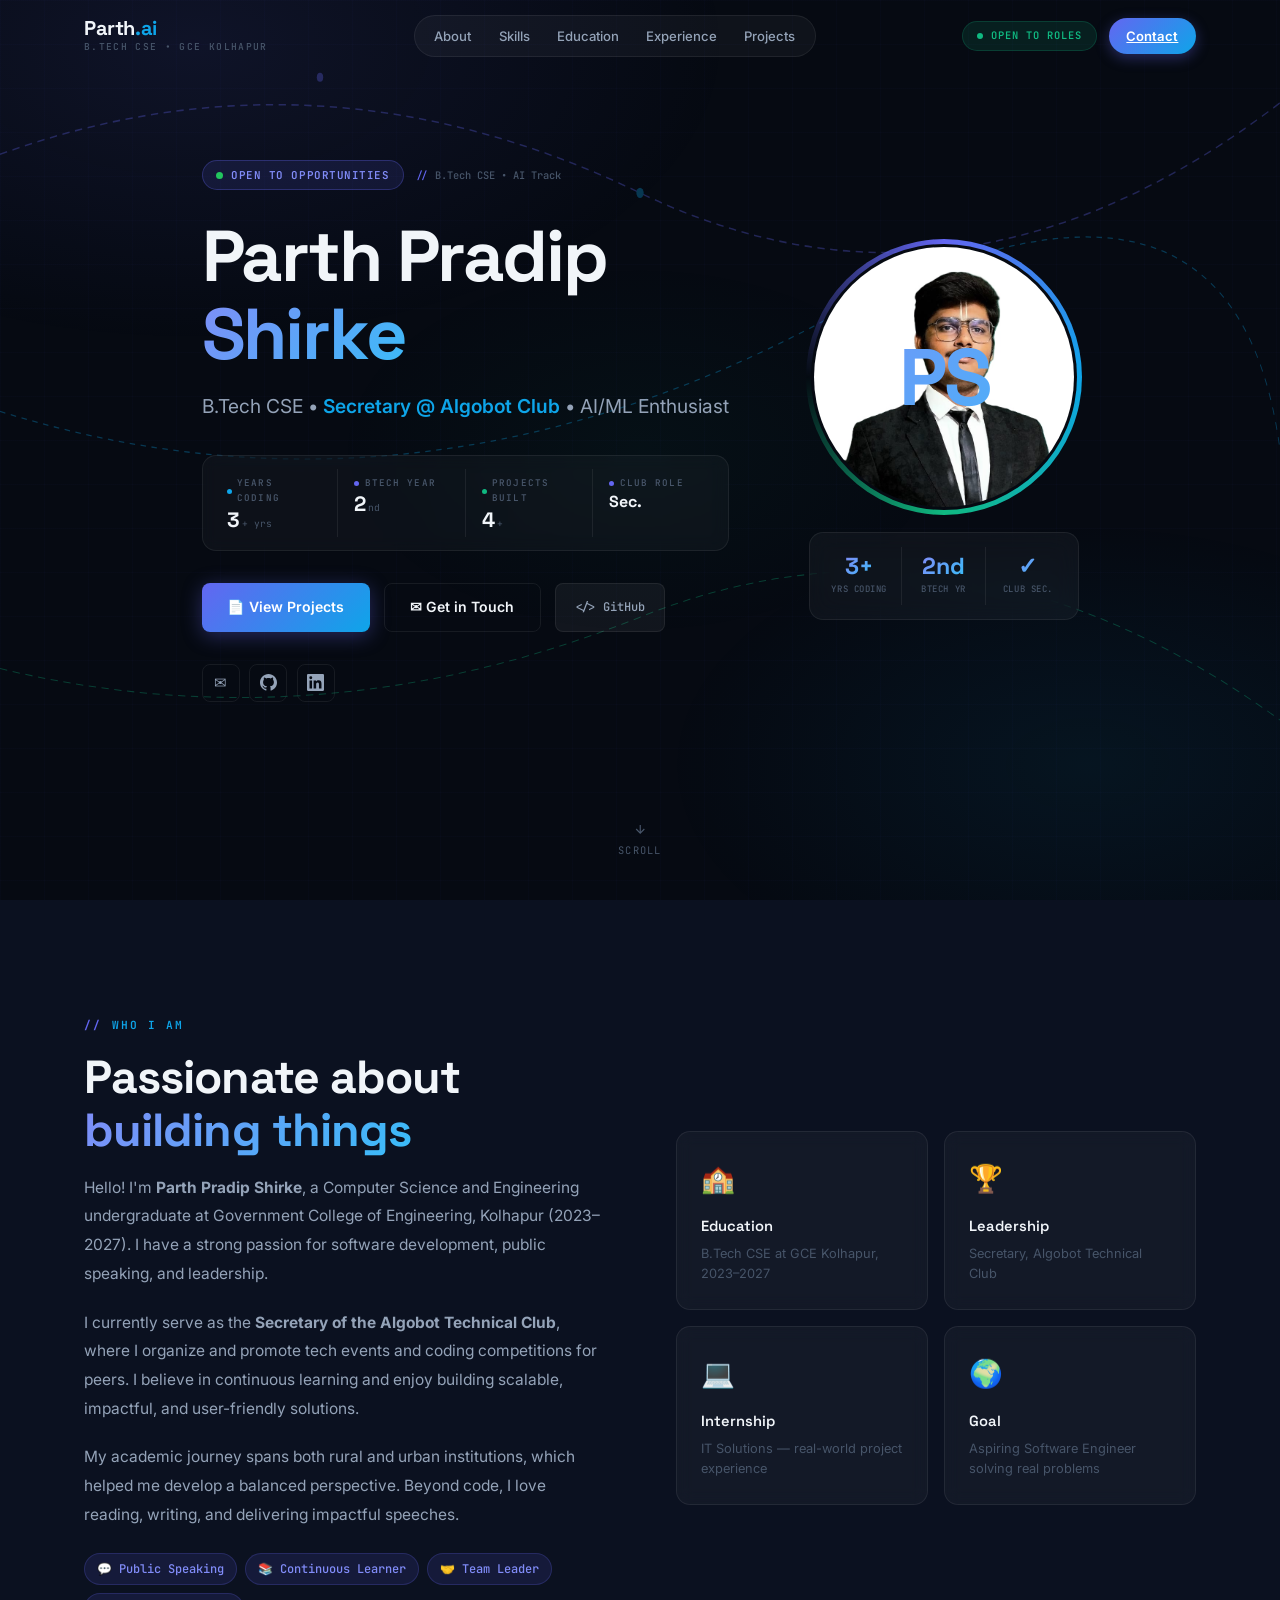
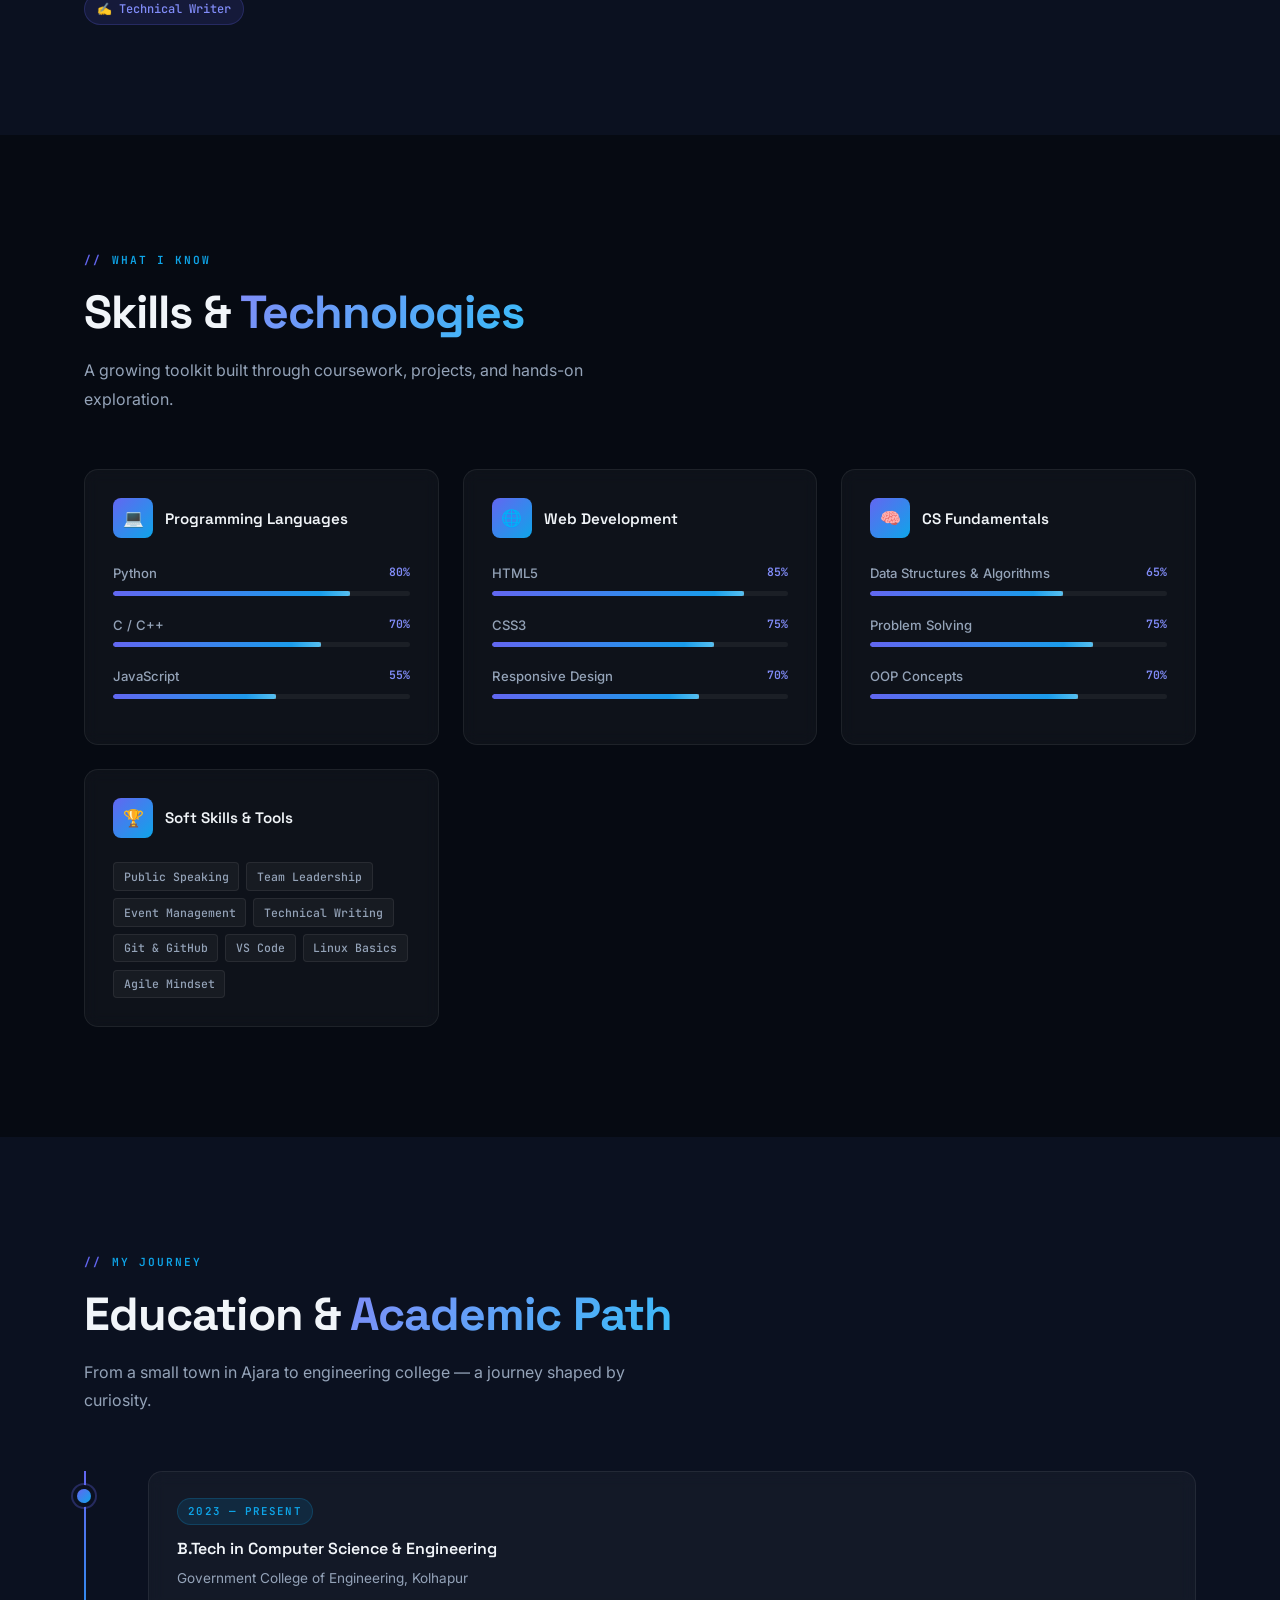
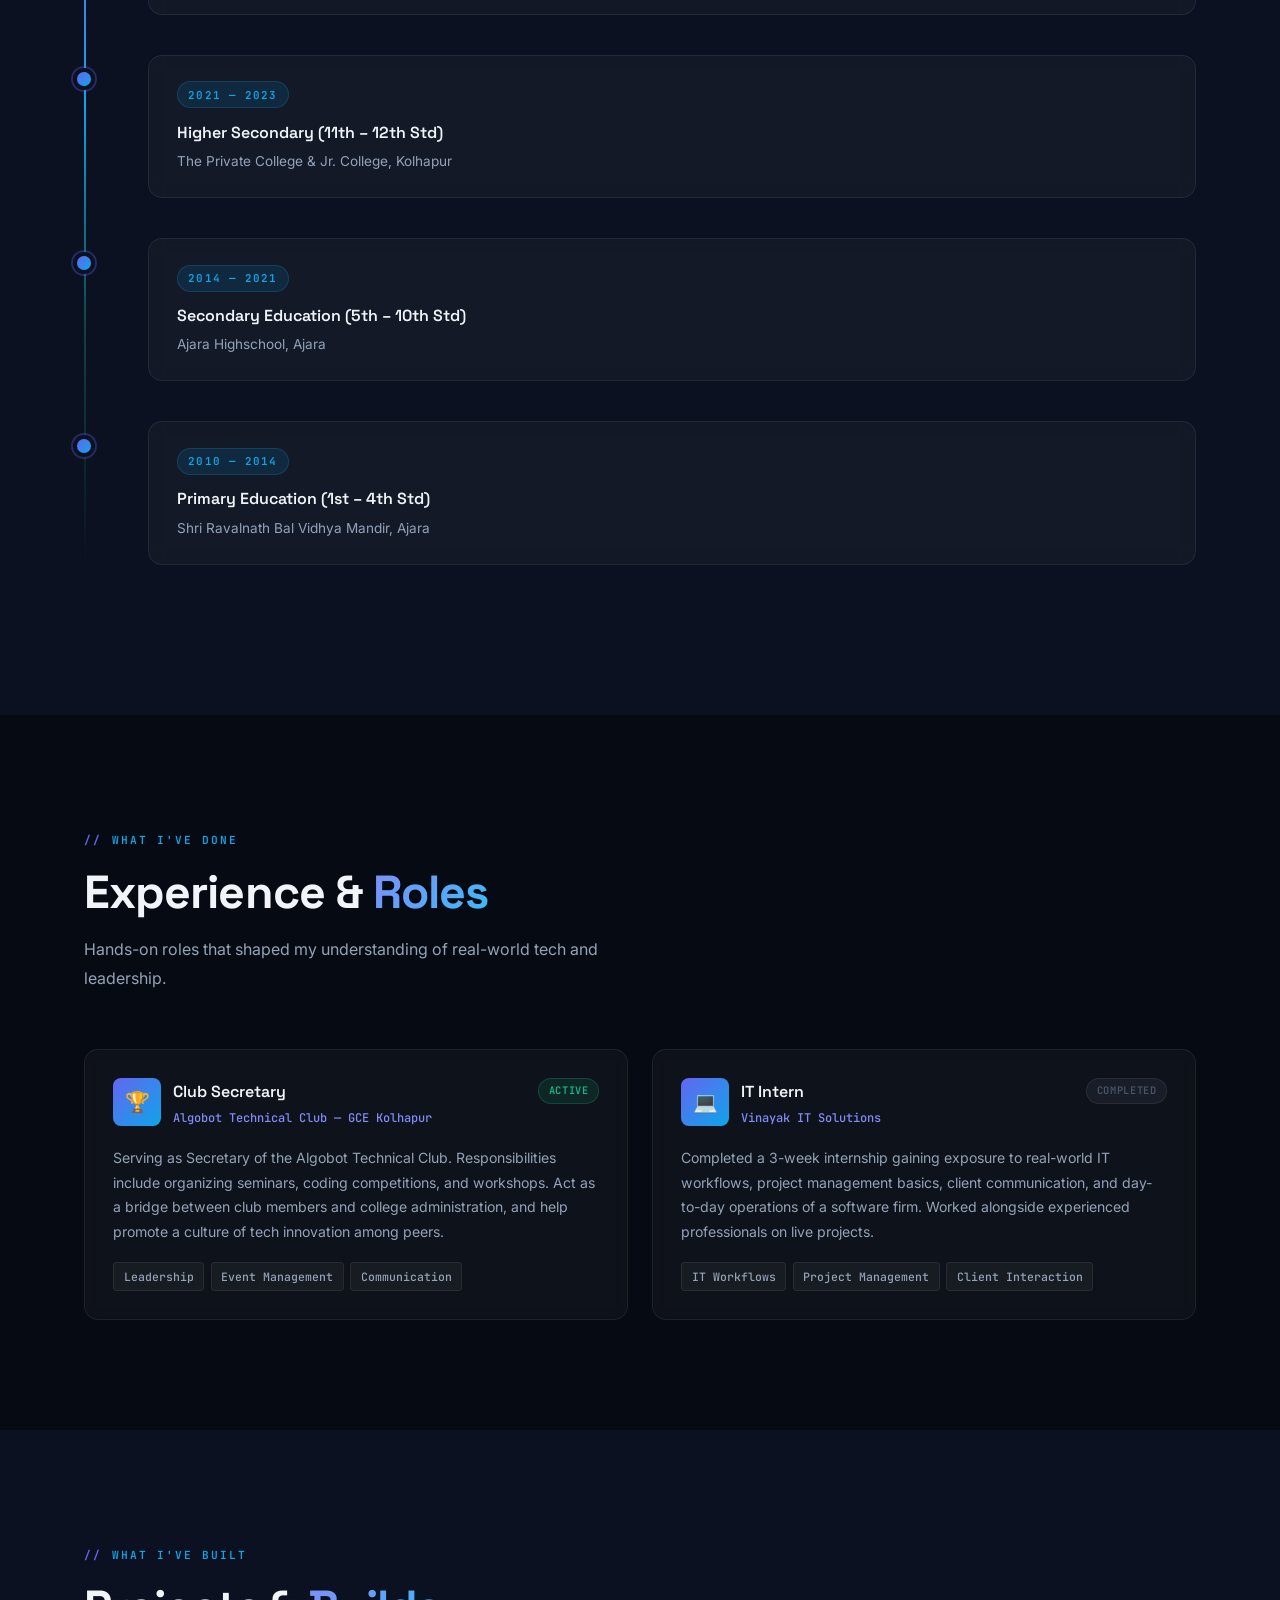
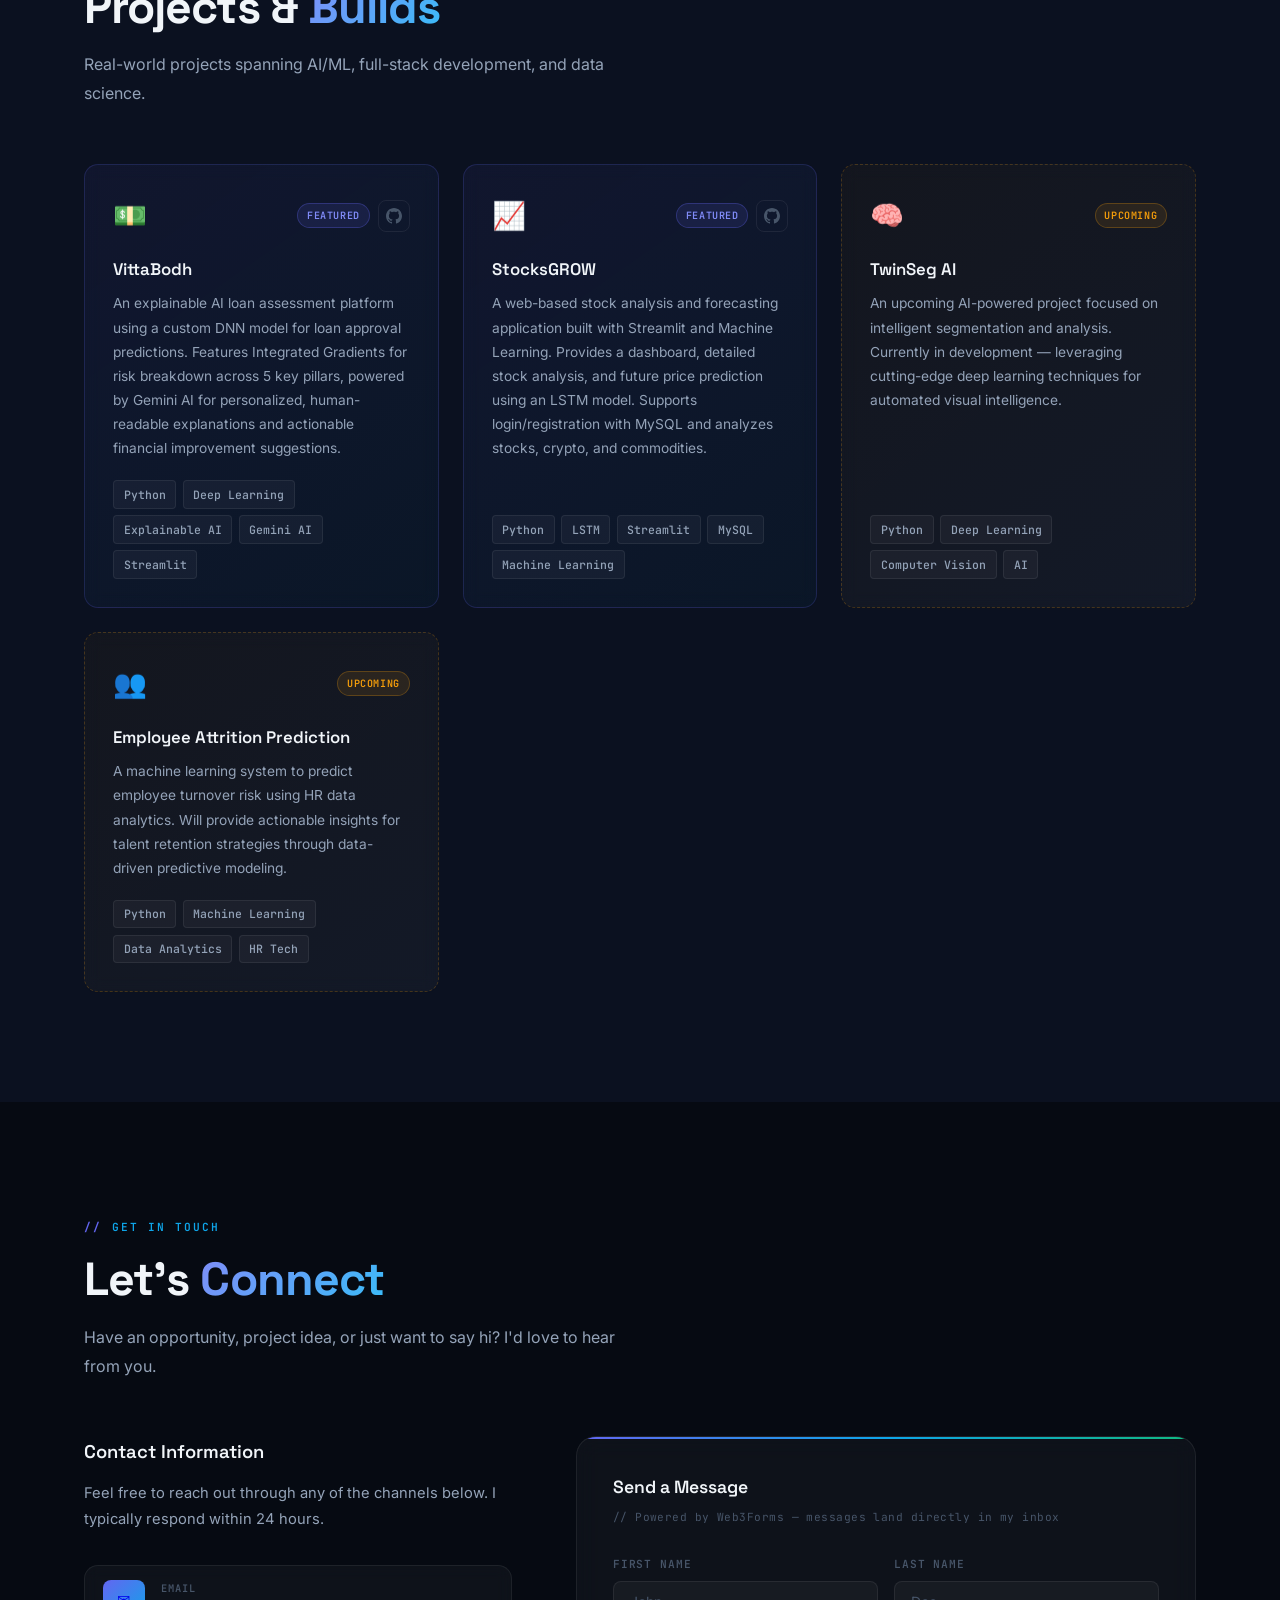
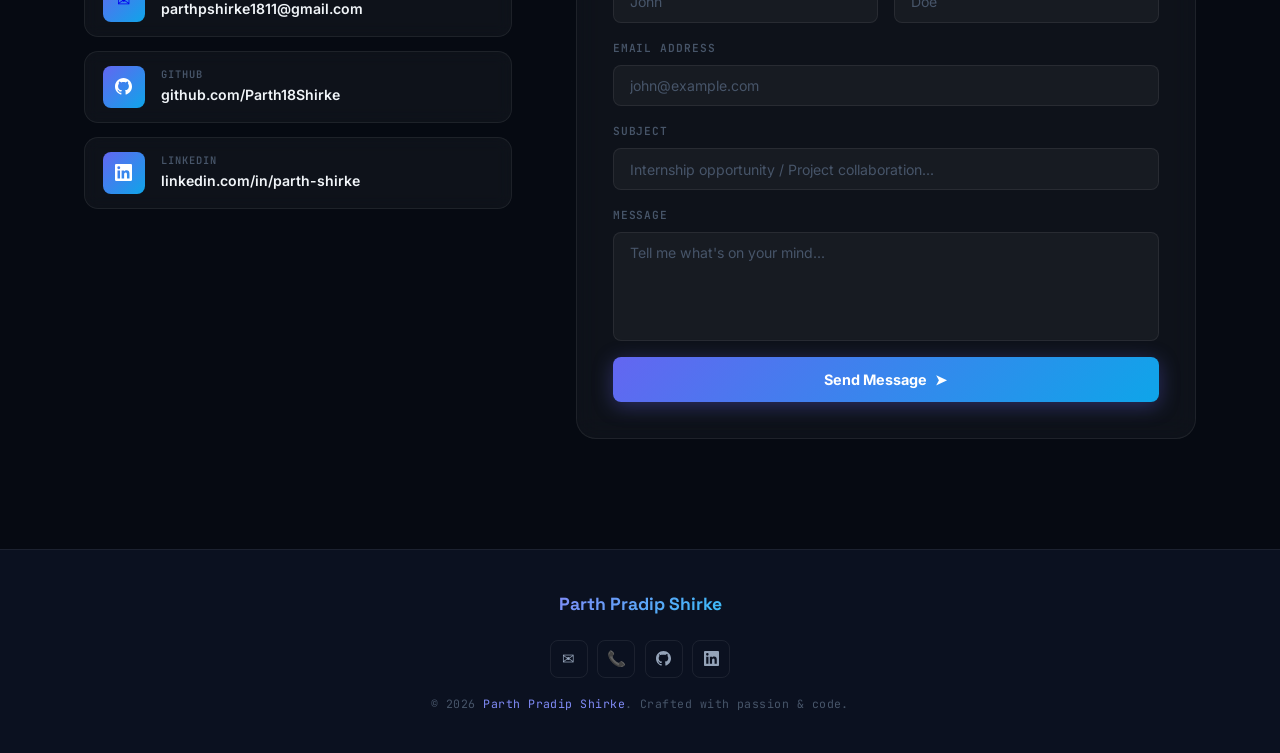
==== commit 3c3a5271: "feat: redesign UI with Stitch AI style, add Web3Forms, remove phone" ====
--- a/index.html
+++ b/index.html
@@ -3,21 +3,21 @@
 <head>
   <meta charset="UTF-8" />
   <meta name="viewport" content="width=device-width, initial-scale=1.0" />
-  <title>Parth Shirke — CS Engineer & Developer | parthshirke.com</title>
+  <title>Parth Shirke — CS Engineer &amp; Developer | parthshirke.com</title>
   <meta name="description" content="Portfolio of Parth Pradip Shirke — B.Tech CSE student at GCE Kolhapur, passionate about AI/ML, software development, and leadership. Secretary at Algobot Technical Club. Creator of VittaBodh, StocksGROW, and more." />
   <meta name="keywords" content="Parth Shirke, portfolio, computer science, software developer, GCE Kolhapur, Algobot, VittaBodh, StocksGROW, AI, ML, Python, machine learning" />
   <meta name="author" content="Parth Pradip Shirke" />
   <link rel="canonical" href="https://parthshirke.com/" />
-  <meta property="og:title" content="Parth Shirke — CS Engineer & Developer" />
-  <meta property="og:description" content="B.Tech CSE student | Secretary at Algobot Club | AI/ML Enthusiast | Creator of VittaBodh & StocksGROW" />
+  <meta property="og:title" content="Parth Shirke — CS Engineer &amp; Developer" />
+  <meta property="og:description" content="B.Tech CSE student | Secretary at Algobot Club | AI/ML Enthusiast | Creator of VittaBodh &amp; StocksGROW" />
   <meta property="og:type" content="website" />
   <meta property="og:url" content="https://parthshirke.com/" />
   <meta name="twitter:card" content="summary" />
-  <meta name="twitter:title" content="Parth Shirke — CS Engineer & Developer" />
-  <meta name="twitter:description" content="B.Tech CSE | AI/ML Enthusiast | Creator of VittaBodh & StocksGROW" />
+  <meta name="twitter:title" content="Parth Shirke — CS Engineer &amp; Developer" />
+  <meta name="twitter:description" content="B.Tech CSE | AI/ML Enthusiast | Creator of VittaBodh &amp; StocksGROW" />
   <link rel="preconnect" href="https://fonts.googleapis.com" />
   <link rel="preconnect" href="https://fonts.gstatic.com" crossorigin />
-  <link href="https://fonts.googleapis.com/css2?family=Inter:wght@400;500;600;700;800;900&display=swap" rel="stylesheet" />
+  <link href="https://fonts.googleapis.com/css2?family=Inter:wght@400;500;600;700;800;900&family=Space+Grotesk:wght@500;600;700&family=JetBrains+Mono:wght@400;500;600&display=swap" rel="stylesheet" />
   <link rel="stylesheet" href="style.css" />
 </head>
 <body>
@@ -25,70 +25,139 @@
   <!-- ========== NAVBAR ========== -->
   <nav id="navbar">
     <div class="container nav-inner">
-      <a href="#hero" class="nav-logo">PS&thinsp;/</a>
-      <ul class="nav-links" id="navLinks">
-        <li><a href="#about" id="nav-about">About</a></li>
-        <li><a href="#skills" id="nav-skills">Skills</a></li>
-        <li><a href="#education" id="nav-education">Education</a></li>
-        <li><a href="#experience" id="nav-experience">Experience</a></li>
-        <li><a href="#projects" id="nav-projects">Projects</a></li>
-        <li><a href="#contact" class="nav-cta" id="nav-contact">Contact</a></li>
-      </ul>
-      <button class="hamburger" id="hamburger" aria-label="Toggle menu">
-        <span></span><span></span><span></span>
-      </button>
+      <!-- Logo -->
+      <a href="#hero" class="nav-logo">
+        <span class="nav-logo-mark">Parth<span>.ai</span></span>
+        <span class="nav-logo-sub">B.Tech CSE &bull; GCE Kolhapur</span>
+      </a>
+
+      <!-- Pill nav (Stitch AI style) -->
+      <div class="nav-pill" id="navLinks">
+        <ul class="nav-links">
+          <li><a href="#about"      id="nav-about">About</a></li>
+          <li><a href="#skills"     id="nav-skills">Skills</a></li>
+          <li><a href="#education"  id="nav-education">Education</a></li>
+          <li><a href="#experience" id="nav-experience">Experience</a></li>
+          <li><a href="#projects"   id="nav-projects">Projects</a></li>
+        </ul>
+      </div>
+
+      <!-- Right cluster -->
+      <div class="nav-right">
+        <div class="nav-status">
+          <span class="nav-status-dot"></span>
+          Open to Roles
+        </div>
+        <a href="#contact" class="nav-links a nav-cta" id="nav-contact">Contact</a>
+        <button class="hamburger" id="hamburger" aria-label="Toggle menu">
+          <span></span><span></span><span></span>
+        </button>
+      </div>
     </div>
   </nav>
 
   <!-- ========== HERO ========== -->
   <section id="hero">
+
+    <!-- Animated SVG flow lines (Stitch AI-inspired) -->
+    <svg class="hero-flow-svg" viewBox="0 0 1400 700" preserveAspectRatio="none" aria-hidden="true">
+      <path class="flow-path-1" d="M 0 120 Q 350 30 700 150 T 1400 80" fill="none" stroke="#6366f1" stroke-width="1.2"/>
+      <path class="flow-path-2" d="M 0 320 Q 450 420 900 250 T 1400 350" fill="none" stroke="#0ea5e9" stroke-width="1"/>
+      <path class="flow-path-1" d="M 0 520 Q 350 580 700 480 T 1400 560" fill="none" stroke="#10b981" stroke-width="0.8"/>
+      <circle class="flow-dot" cx="350" cy="60"  r="3.5" fill="#6366f1"/>
+      <circle class="flow-dot" cx="700" cy="150" r="4"   fill="#0ea5e9"/>
+      <circle class="flow-dot" cx="1050" cy="200" r="3"  fill="#10b981"/>
+    </svg>
+
     <div class="container hero-grid">
       <!-- Left: Text -->
       <div class="hero-text">
-        <div class="hero-badge">
-          <span class="dot"></span>
-          Open to Opportunities
-        </div>
+
+        <!-- Status badges row -->
+        <div class="hero-meta-row">
+          <div class="hero-badge">
+            <span class="dot"></span>
+            Open to Opportunities
+          </div>
+          <span class="hero-badge-track">B.Tech CSE &bull; AI Track</span>
+        </div>
+
         <h1 class="hero-name">
-          Parth Pradip<br />
+          Parth Pradip<br/>
           <span class="gradient-text">Shirke</span>
         </h1>
+
         <p class="hero-role">
-          B.Tech CSE &bull; <span>Secretary @ Algobot Club</span> &bull; AI/ML Enthusiast
+          B.Tech CSE &bull; <span class="highlight">Secretary @ Algobot Club</span> &bull; AI/ML Enthusiast
         </p>
+
+        <!-- Telemetry panel (Stitch AI style) -->
+        <div class="hero-metrics">
+          <div class="hero-metric">
+            <span class="hero-metric-label">
+              <span class="metric-dot cyan"></span>Years Coding
+            </span>
+            <span class="hero-metric-value">3<span class="unit">+ yrs</span></span>
+          </div>
+          <div class="hero-metric">
+            <span class="hero-metric-label">
+              <span class="metric-dot indigo"></span>BTech Year
+            </span>
+            <span class="hero-metric-value">2<span class="unit">nd</span></span>
+          </div>
+          <div class="hero-metric">
+            <span class="hero-metric-label">
+              <span class="metric-dot emerald"></span>Projects Built
+            </span>
+            <span class="hero-metric-value">4<span class="unit">+</span></span>
+          </div>
+          <div class="hero-metric">
+            <span class="hero-metric-label">
+              <span class="metric-dot indigo"></span>Club Role
+            </span>
+            <span class="hero-metric-value" style="font-size:1rem;">Sec.</span>
+          </div>
+        </div>
+
         <div class="hero-btns">
           <a href="#projects" class="btn-primary">
-            <span>&#128196;</span> View Projects
+            &#128196; View Projects
           </a>
           <a href="#contact" class="btn-outline">
-            <span>&#9993;</span> Get in Touch
+            &#9993; Get in Touch
           </a>
-        </div>
+          <a href="https://github.com/Parth18Shirke" target="_blank" rel="noopener" class="btn-mono">
+            &lt;/&gt; GitHub
+          </a>
+        </div>
+
         <div class="hero-socials">
           <a href="mailto:parthpshirke1811@gmail.com" class="social-icon" title="Email" aria-label="Email">&#9993;</a>
-          <a href="tel:+919579239113" class="social-icon" title="Phone" aria-label="Phone">&#128222;</a>
           <a href="https://github.com/Parth18Shirke" target="_blank" rel="noopener" class="social-icon" title="GitHub" aria-label="GitHub">
-            <svg width="18" height="18" viewBox="0 0 24 24" fill="currentColor"><path d="M12 0C5.37 0 0 5.37 0 12c0 5.3 3.438 9.8 8.205 11.385.6.113.82-.258.82-.577 0-.285-.01-1.04-.015-2.04-3.338.724-4.042-1.61-4.042-1.61-.546-1.387-1.333-1.756-1.333-1.756-1.089-.745.083-.729.083-.729 1.205.084 1.838 1.236 1.838 1.236 1.07 1.835 2.809 1.305 3.495.998.108-.776.417-1.305.76-1.605-2.665-.3-5.466-1.332-5.466-5.93 0-1.31.465-2.38 1.235-3.22-.135-.303-.54-1.523.105-3.176 0 0 1.005-.322 3.3 1.23.96-.267 1.98-.399 3-.405 1.02.006 2.04.138 3 .405 2.28-1.552 3.285-1.23 3.285-1.23.645 1.653.24 2.873.12 3.176.765.84 1.23 1.91 1.23 3.22 0 4.61-2.805 5.625-5.475 5.92.42.36.81 1.096.81 2.22 0 1.606-.015 2.896-.015 3.286 0 .315.21.69.825.57C20.565 21.795 24 17.295 24 12c0-6.63-5.37-12-12-12"/></svg>
+            <svg width="17" height="17" viewBox="0 0 24 24" fill="currentColor"><path d="M12 0C5.37 0 0 5.37 0 12c0 5.3 3.438 9.8 8.205 11.385.6.113.82-.258.82-.577 0-.285-.01-1.04-.015-2.04-3.338.724-4.042-1.61-4.042-1.61-.546-1.387-1.333-1.756-1.333-1.756-1.089-.745.083-.729.083-.729 1.205.084 1.838 1.236 1.838 1.236 1.07 1.835 2.809 1.305 3.495.998.108-.776.417-1.305.76-1.605-2.665-.3-5.466-1.332-5.466-5.93 0-1.31.465-2.38 1.235-3.22-.135-.303-.54-1.523.105-3.176 0 0 1.005-.322 3.3 1.23.96-.267 1.98-.399 3-.405 1.02.006 2.04.138 3 .405 2.28-1.552 3.285-1.23 3.285-1.23.645 1.653.24 2.873.12 3.176.765.84 1.23 1.91 1.23 3.22 0 4.61-2.805 5.625-5.475 5.92.42.36.81 1.096.81 2.22 0 1.606-.015 2.896-.015 3.286 0 .315.21.69.825.57C20.565 21.795 24 17.295 24 12c0-6.63-5.37-12-12-12"/></svg>
           </a>
           <a href="https://www.linkedin.com/in/parth-shirke-700290289/" target="_blank" rel="noopener" class="social-icon" title="LinkedIn" aria-label="LinkedIn">
-            <svg width="18" height="18" viewBox="0 0 24 24" fill="currentColor"><path d="M20.447 20.452h-3.554v-5.569c0-1.328-.027-3.037-1.852-3.037-1.853 0-2.136 1.445-2.136 2.939v5.667H9.351V9h3.414v1.561h.046c.477-.9 1.637-1.85 3.37-1.85 3.601 0 4.267 2.37 4.267 5.455v6.286zM5.337 7.433a2.062 2.062 0 01-2.063-2.065 2.064 2.064 0 112.063 2.065zm1.782 13.019H3.555V9h3.564v11.452zM22.225 0H1.771C.792 0 0 .774 0 1.729v20.542C0 23.227.792 24 1.771 24h20.451C23.2 24 24 23.227 24 22.271V1.729C24 .774 23.2 0 22.222 0h.003z"/></svg>
+            <svg width="17" height="17" viewBox="0 0 24 24" fill="currentColor"><path d="M20.447 20.452h-3.554v-5.569c0-1.328-.027-3.037-1.852-3.037-1.853 0-2.136 1.445-2.136 2.939v5.667H9.351V9h3.414v1.561h.046c.477-.9 1.637-1.85 3.37-1.85 3.601 0 4.267 2.37 4.267 5.455v6.286zM5.337 7.433a2.062 2.062 0 01-2.063-2.065 2.064 2.064 0 112.063 2.065zm1.782 13.019H3.555V9h3.564v11.452zM22.225 0H1.771C.792 0 0 .774 0 1.729v20.542C0 23.227.792 24 1.771 24h20.451C23.2 24 24 23.227 24 22.271V1.729C24 .774 23.2 0 22.222 0h.003z"/></svg>
           </a>
         </div>
       </div>
 
-      <!-- Right: Photo -->
+      <!-- Right: Photo + Stats -->
       <div class="hero-photo-wrap">
         <div class="hero-photo-ring">
+          <img src="Photo.jpg" alt="Parth Pradip Shirke" onerror="this.style.display='none';document.querySelector('.hero-initials').style.display='flex'"/>
           <div class="hero-initials" aria-label="Parth Pradip Shirke">PS</div>
         </div>
-        <div class="hero-stats">
+
+        <!-- Stitch-AI telemetry stats panel -->
+        <div class="hero-stats-panel">
           <div class="hero-stat">
             <span class="num">3+</span>
-            <span class="lbl">Years Coding</span>
+            <span class="lbl">Yrs Coding</span>
           </div>
           <div class="hero-stat">
             <span class="num">2nd</span>
-            <span class="lbl">Year BTech</span>
+            <span class="lbl">BTech Yr</span>
           </div>
           <div class="hero-stat">
             <span class="num">&#10003;</span>
@@ -165,24 +234,15 @@
             <h3>Programming Languages</h3>
           </div>
           <div class="skill-item">
-            <div class="skill-meta">
-              <span class="skill-name">Python</span>
-              <span class="skill-pct">80%</span>
-            </div>
+            <div class="skill-meta"><span class="skill-name">Python</span><span class="skill-pct">80%</span></div>
             <div class="skill-bar"><div class="skill-fill" data-width="80"></div></div>
           </div>
           <div class="skill-item">
-            <div class="skill-meta">
-              <span class="skill-name">C / C++</span>
-              <span class="skill-pct">70%</span>
-            </div>
+            <div class="skill-meta"><span class="skill-name">C / C++</span><span class="skill-pct">70%</span></div>
             <div class="skill-bar"><div class="skill-fill" data-width="70"></div></div>
           </div>
           <div class="skill-item">
-            <div class="skill-meta">
-              <span class="skill-name">JavaScript</span>
-              <span class="skill-pct">55%</span>
-            </div>
+            <div class="skill-meta"><span class="skill-name">JavaScript</span><span class="skill-pct">55%</span></div>
             <div class="skill-bar"><div class="skill-fill" data-width="55"></div></div>
           </div>
         </div>
@@ -194,24 +254,15 @@
             <h3>Web Development</h3>
           </div>
           <div class="skill-item">
-            <div class="skill-meta">
-              <span class="skill-name">HTML5</span>
-              <span class="skill-pct">85%</span>
-            </div>
+            <div class="skill-meta"><span class="skill-name">HTML5</span><span class="skill-pct">85%</span></div>
             <div class="skill-bar"><div class="skill-fill" data-width="85"></div></div>
           </div>
           <div class="skill-item">
-            <div class="skill-meta">
-              <span class="skill-name">CSS3</span>
-              <span class="skill-pct">75%</span>
-            </div>
+            <div class="skill-meta"><span class="skill-name">CSS3</span><span class="skill-pct">75%</span></div>
             <div class="skill-bar"><div class="skill-fill" data-width="75"></div></div>
           </div>
           <div class="skill-item">
-            <div class="skill-meta">
-              <span class="skill-name">Responsive Design</span>
-              <span class="skill-pct">70%</span>
-            </div>
+            <div class="skill-meta"><span class="skill-name">Responsive Design</span><span class="skill-pct">70%</span></div>
             <div class="skill-bar"><div class="skill-fill" data-width="70"></div></div>
           </div>
         </div>
@@ -223,24 +274,15 @@
             <h3>CS Fundamentals</h3>
           </div>
           <div class="skill-item">
-            <div class="skill-meta">
-              <span class="skill-name">Data Structures &amp; Algorithms</span>
-              <span class="skill-pct">65%</span>
-            </div>
+            <div class="skill-meta"><span class="skill-name">Data Structures &amp; Algorithms</span><span class="skill-pct">65%</span></div>
             <div class="skill-bar"><div class="skill-fill" data-width="65"></div></div>
           </div>
           <div class="skill-item">
-            <div class="skill-meta">
-              <span class="skill-name">Problem Solving</span>
-              <span class="skill-pct">75%</span>
-            </div>
+            <div class="skill-meta"><span class="skill-name">Problem Solving</span><span class="skill-pct">75%</span></div>
             <div class="skill-bar"><div class="skill-fill" data-width="75"></div></div>
           </div>
           <div class="skill-item">
-            <div class="skill-meta">
-              <span class="skill-name">OOP Concepts</span>
-              <span class="skill-pct">70%</span>
-            </div>
+            <div class="skill-meta"><span class="skill-name">OOP Concepts</span><span class="skill-pct">70%</span></div>
             <div class="skill-bar"><div class="skill-fill" data-width="70"></div></div>
           </div>
         </div>
@@ -380,7 +422,7 @@
             <div class="project-links">
               <span class="project-badge badge-featured">Featured</span>
               <a href="https://github.com/Parth18Shirke/Vittabodh" target="_blank" rel="noopener" class="project-link" title="GitHub">
-                <svg width="18" height="18" viewBox="0 0 24 24" fill="currentColor"><path d="M12 0C5.37 0 0 5.37 0 12c0 5.3 3.438 9.8 8.205 11.385.6.113.82-.258.82-.577 0-.285-.01-1.04-.015-2.04-3.338.724-4.042-1.61-4.042-1.61-.546-1.387-1.333-1.756-1.333-1.756-1.089-.745.083-.729.083-.729 1.205.084 1.838 1.236 1.838 1.236 1.07 1.835 2.809 1.305 3.495.998.108-.776.417-1.305.76-1.605-2.665-.3-5.466-1.332-5.466-5.93 0-1.31.465-2.38 1.235-3.22-.135-.303-.54-1.523.105-3.176 0 0 1.005-.322 3.3 1.23.96-.267 1.98-.399 3-.405 1.02.006 2.04.138 3 .405 2.28-1.552 3.285-1.23 3.285-1.23.645 1.653.24 2.873.12 3.176.765.84 1.23 1.91 1.23 3.22 0 4.61-2.805 5.625-5.475 5.92.42.36.81 1.096.81 2.22 0 1.606-.015 2.896-.015 3.286 0 .315.21.69.825.57C20.565 21.795 24 17.295 24 12c0-6.63-5.37-12-12-12"/></svg>
+                <svg width="16" height="16" viewBox="0 0 24 24" fill="currentColor"><path d="M12 0C5.37 0 0 5.37 0 12c0 5.3 3.438 9.8 8.205 11.385.6.113.82-.258.82-.577 0-.285-.01-1.04-.015-2.04-3.338.724-4.042-1.61-4.042-1.61-.546-1.387-1.333-1.756-1.333-1.756-1.089-.745.083-.729.083-.729 1.205.084 1.838 1.236 1.838 1.236 1.07 1.835 2.809 1.305 3.495.998.108-.776.417-1.305.76-1.605-2.665-.3-5.466-1.332-5.466-5.93 0-1.31.465-2.38 1.235-3.22-.135-.303-.54-1.523.105-3.176 0 0 1.005-.322 3.3 1.23.96-.267 1.98-.399 3-.405 1.02.006 2.04.138 3 .405 2.28-1.552 3.285-1.23 3.285-1.23.645 1.653.24 2.873.12 3.176.765.84 1.23 1.91 1.23 3.22 0 4.61-2.805 5.625-5.475 5.92.42.36.81 1.096.81 2.22 0 1.606-.015 2.896-.015 3.286 0 .315.21.69.825.57C20.565 21.795 24 17.295 24 12c0-6.63-5.37-12-12-12"/></svg>
               </a>
             </div>
           </div>
@@ -402,7 +444,7 @@
             <div class="project-links">
               <span class="project-badge badge-featured">Featured</span>
               <a href="https://github.com/Parth18Shirke/Stock-Price-Prediction-Model-STOCKSGROW-" target="_blank" rel="noopener" class="project-link" title="GitHub">
-                <svg width="18" height="18" viewBox="0 0 24 24" fill="currentColor"><path d="M12 0C5.37 0 0 5.37 0 12c0 5.3 3.438 9.8 8.205 11.385.6.113.82-.258.82-.577 0-.285-.01-1.04-.015-2.04-3.338.724-4.042-1.61-4.042-1.61-.546-1.387-1.333-1.756-1.333-1.756-1.089-.745.083-.729.083-.729 1.205.084 1.838 1.236 1.838 1.236 1.07 1.835 2.809 1.305 3.495.998.108-.776.417-1.305.76-1.605-2.665-.3-5.466-1.332-5.466-5.93 0-1.31.465-2.38 1.235-3.22-.135-.303-.54-1.523.105-3.176 0 0 1.005-.322 3.3 1.23.96-.267 1.98-.399 3-.405 1.02.006 2.04.138 3 .405 2.28-1.552 3.285-1.23 3.285-1.23.645 1.653.24 2.873.12 3.176.765.84 1.23 1.91 1.23 3.22 0 4.61-2.805 5.625-5.475 5.92.42.36.81 1.096.81 2.22 0 1.606-.015 2.896-.015 3.286 0 .315.21.69.825.57C20.565 21.795 24 17.295 24 12c0-6.63-5.37-12-12-12"/></svg>
+                <svg width="16" height="16" viewBox="0 0 24 24" fill="currentColor"><path d="M12 0C5.37 0 0 5.37 0 12c0 5.3 3.438 9.8 8.205 11.385.6.113.82-.258.82-.577 0-.285-.01-1.04-.015-2.04-3.338.724-4.042-1.61-4.042-1.61-.546-1.387-1.333-1.756-1.333-1.756-1.089-.745.083-.729.083-.729 1.205.084 1.838 1.236 1.838 1.236 1.07 1.835 2.809 1.305 3.495.998.108-.776.417-1.305.76-1.605-2.665-.3-5.466-1.332-5.466-5.93 0-1.31.465-2.38 1.235-3.22-.135-.303-.54-1.523.105-3.176 0 0 1.005-.322 3.3 1.23.96-.267 1.98-.399 3-.405 1.02.006 2.04.138 3 .405 2.28-1.552 3.285-1.23 3.285-1.23.645 1.653.24 2.873.12 3.176.765.84 1.23 1.91 1.23 3.22 0 4.61-2.805 5.625-5.475 5.92.42.36.81 1.096.81 2.22 0 1.606-.015 2.896-.015 3.286 0 .315.21.69.825.57C20.565 21.795 24 17.295 24 12c0-6.63-5.37-12-12-12"/></svg>
               </a>
             </div>
           </div>
@@ -478,16 +520,10 @@
                 <div class="value">parthpshirke1811@gmail.com</div>
               </div>
             </a>
-            <a href="tel:+919579239113" class="contact-item">
-              <div class="contact-item-icon">&#128222;</div>
-              <div class="contact-item-info">
-                <div class="label">Phone</div>
-                <div class="value">+91 95792 39113</div>
-              </div>
-            </a>
+
             <a href="https://github.com/Parth18Shirke" target="_blank" rel="noopener" class="contact-item">
               <div class="contact-item-icon">
-                <svg width="18" height="18" viewBox="0 0 24 24" fill="white"><path d="M12 0C5.37 0 0 5.37 0 12c0 5.3 3.438 9.8 8.205 11.385.6.113.82-.258.82-.577 0-.285-.01-1.04-.015-2.04-3.338.724-4.042-1.61-4.042-1.61-.546-1.387-1.333-1.756-1.333-1.756-1.089-.745.083-.729.083-.729 1.205.084 1.838 1.236 1.838 1.236 1.07 1.835 2.809 1.305 3.495.998.108-.776.417-1.305.76-1.605-2.665-.3-5.466-1.332-5.466-5.93 0-1.31.465-2.38 1.235-3.22-.135-.303-.54-1.523.105-3.176 0 0 1.005-.322 3.3 1.23.96-.267 1.98-.399 3-.405 1.02.006 2.04.138 3 .405 2.28-1.552 3.285-1.23 3.285-1.23.645 1.653.24 2.873.12 3.176.765.84 1.23 1.91 1.23 3.22 0 4.61-2.805 5.625-5.475 5.92.42.36.81 1.096.81 2.22 0 1.606-.015 2.896-.015 3.286 0 .315.21.69.825.57C20.565 21.795 24 17.295 24 12c0-6.63-5.37-12-12-12"/></svg>
+                <svg width="17" height="17" viewBox="0 0 24 24" fill="white"><path d="M12 0C5.37 0 0 5.37 0 12c0 5.3 3.438 9.8 8.205 11.385.6.113.82-.258.82-.577 0-.285-.01-1.04-.015-2.04-3.338.724-4.042-1.61-4.042-1.61-.546-1.387-1.333-1.756-1.333-1.756-1.089-.745.083-.729.083-.729 1.205.084 1.838 1.236 1.838 1.236 1.07 1.835 2.809 1.305 3.495.998.108-.776.417-1.305.76-1.605-2.665-.3-5.466-1.332-5.466-5.93 0-1.31.465-2.38 1.235-3.22-.135-.303-.54-1.523.105-3.176 0 0 1.005-.322 3.3 1.23.96-.267 1.98-.399 3-.405 1.02.006 2.04.138 3 .405 2.28-1.552 3.285-1.23 3.285-1.23.645 1.653.24 2.873.12 3.176.765.84 1.23 1.91 1.23 3.22 0 4.61-2.805 5.625-5.475 5.92.42.36.81 1.096.81 2.22 0 1.606-.015 2.896-.015 3.286 0 .315.21.69.825.57C20.565 21.795 24 17.295 24 12c0-6.63-5.37-12-12-12"/></svg>
               </div>
               <div class="contact-item-info">
                 <div class="label">GitHub</div>
@@ -496,7 +532,7 @@
             </a>
             <a href="https://www.linkedin.com/in/parth-shirke-700290289/" target="_blank" rel="noopener" class="contact-item">
               <div class="contact-item-icon">
-                <svg width="18" height="18" viewBox="0 0 24 24" fill="white"><path d="M20.447 20.452h-3.554v-5.569c0-1.328-.027-3.037-1.852-3.037-1.853 0-2.136 1.445-2.136 2.939v5.667H9.351V9h3.414v1.561h.046c.477-.9 1.637-1.85 3.37-1.85 3.601 0 4.267 2.37 4.267 5.455v6.286zM5.337 7.433a2.062 2.062 0 01-2.063-2.065 2.064 2.064 0 112.063 2.065zm1.782 13.019H3.555V9h3.564v11.452zM22.225 0H1.771C.792 0 0 .774 0 1.729v20.542C0 23.227.792 24 1.771 24h20.451C23.2 24 24 23.227 24 22.271V1.729C24 .774 23.2 0 22.222 0h.003z"/></svg>
+                <svg width="17" height="17" viewBox="0 0 24 24" fill="white"><path d="M20.447 20.452h-3.554v-5.569c0-1.328-.027-3.037-1.852-3.037-1.853 0-2.136 1.445-2.136 2.939v5.667H9.351V9h3.414v1.561h.046c.477-.9 1.637-1.85 3.37-1.85 3.601 0 4.267 2.37 4.267 5.455v6.286zM5.337 7.433a2.062 2.062 0 01-2.063-2.065 2.064 2.064 0 112.063 2.065zm1.782 13.019H3.555V9h3.564v11.452zM22.225 0H1.771C.792 0 0 .774 0 1.729v20.542C0 23.227.792 24 1.771 24h20.451C23.2 24 24 23.227 24 22.271V1.729C24 .774 23.2 0 22.222 0h.003z"/></svg>
               </div>
               <div class="contact-item-info">
                 <div class="label">LinkedIn</div>
@@ -506,13 +542,20 @@
           </div>
         </div>
 
-        <!-- Form -->
+        <!-- Form — Web3Forms powered -->
         <div class="contact-form fade-in fade-in-delay-2">
+          <p class="contact-form-title">Send a Message</p>
+          <p class="contact-form-sub">// Powered by Web3Forms — messages land directly in my inbox</p>
           <form id="contactForm" novalidate>
+            <!-- Web3Forms access key — replace with your own key from web3forms.com -->
+            <input type="hidden" name="access_key" value="425b96a9-2548-4bbf-8cb0-2512c20b373c">
+            <input type="hidden" name="subject" value="New message from parthshirke.com portfolio">
+            <input type="checkbox" name="botcheck" style="display:none">
+
             <div class="form-row">
               <div class="form-group">
                 <label for="fname">First Name</label>
-                <input type="text" id="fname" name="fname" placeholder="John" required />
+                <input type="text" id="fname" name="name" placeholder="John" required />
               </div>
               <div class="form-group">
                 <label for="lname">Last Name</label>
@@ -521,22 +564,25 @@
             </div>
             <div class="form-group">
               <label for="femail">Email Address</label>
-              <input type="email" id="femail" name="femail" placeholder="john@example.com" required />
+              <input type="email" id="femail" name="email" placeholder="john@example.com" required />
             </div>
             <div class="form-group">
               <label for="fsubject">Subject</label>
-              <input type="text" id="fsubject" name="fsubject" placeholder="Internship opportunity / Project collaboration..." />
+              <input type="text" id="fsubject" name="subject_line" placeholder="Internship opportunity / Project collaboration..." />
             </div>
             <div class="form-group">
               <label for="fmessage">Message</label>
-              <textarea id="fmessage" name="fmessage" rows="5" placeholder="Tell me what's on your mind..." required></textarea>
+              <textarea id="fmessage" name="message" rows="5" placeholder="Tell me what's on your mind..." required></textarea>
             </div>
             <button type="submit" class="form-submit" id="formSubmit">
               <span>Send Message</span>
               <span>&#10148;</span>
             </button>
             <div class="form-success" id="formSuccess">
-              &#10003; Message sent! I'll get back to you soon.
+              &#10003; Message delivered! I'll get back to you within 24 hours.
+            </div>
+            <div class="form-error-msg" id="formError">
+              &#9888; Something went wrong. Please try again or email me directly.
             </div>
           </form>
         </div>
@@ -547,17 +593,18 @@
   <!-- ========== FOOTER ========== -->
   <footer>
     <div class="container footer-inner">
+      <div class="footer-brand">Parth Pradip Shirke</div>
       <div class="footer-socials">
         <a href="mailto:parthpshirke1811@gmail.com" class="social-icon" title="Email" aria-label="Email">&#9993;</a>
         <a href="tel:+919579239113" class="social-icon" title="Phone" aria-label="Phone">&#128222;</a>
         <a href="https://github.com/Parth18Shirke" target="_blank" rel="noopener" class="social-icon" aria-label="GitHub">
-          <svg width="16" height="16" viewBox="0 0 24 24" fill="currentColor"><path d="M12 0C5.37 0 0 5.37 0 12c0 5.3 3.438 9.8 8.205 11.385.6.113.82-.258.82-.577 0-.285-.01-1.04-.015-2.04-3.338.724-4.042-1.61-4.042-1.61-.546-1.387-1.333-1.756-1.333-1.756-1.089-.745.083-.729.083-.729 1.205.084 1.838 1.236 1.838 1.236 1.07 1.835 2.809 1.305 3.495.998.108-.776.417-1.305.76-1.605-2.665-.3-5.466-1.332-5.466-5.93 0-1.31.465-2.38 1.235-3.22-.135-.303-.54-1.523.105-3.176 0 0 1.005-.322 3.3 1.23.96-.267 1.98-.399 3-.405 1.02.006 2.04.138 3 .405 2.28-1.552 3.285-1.23 3.285-1.23.645 1.653.24 2.873.12 3.176.765.84 1.23 1.91 1.23 3.22 0 4.61-2.805 5.625-5.475 5.92.42.36.81 1.096.81 2.22 0 1.606-.015 2.896-.015 3.286 0 .315.21.69.825.57C20.565 21.795 24 17.295 24 12c0-6.63-5.37-12-12-12"/></svg>
+          <svg width="15" height="15" viewBox="0 0 24 24" fill="currentColor"><path d="M12 0C5.37 0 0 5.37 0 12c0 5.3 3.438 9.8 8.205 11.385.6.113.82-.258.82-.577 0-.285-.01-1.04-.015-2.04-3.338.724-4.042-1.61-4.042-1.61-.546-1.387-1.333-1.756-1.333-1.756-1.089-.745.083-.729.083-.729 1.205.084 1.838 1.236 1.838 1.236 1.07 1.835 2.809 1.305 3.495.998.108-.776.417-1.305.76-1.605-2.665-.3-5.466-1.332-5.466-5.93 0-1.31.465-2.38 1.235-3.22-.135-.303-.54-1.523.105-3.176 0 0 1.005-.322 3.3 1.23.96-.267 1.98-.399 3-.405 1.02.006 2.04.138 3 .405 2.28-1.552 3.285-1.23 3.285-1.23.645 1.653.24 2.873.12 3.176.765.84 1.23 1.91 1.23 3.22 0 4.61-2.805 5.625-5.475 5.92.42.36.81 1.096.81 2.22 0 1.606-.015 2.896-.015 3.286 0 .315.21.69.825.57C20.565 21.795 24 17.295 24 12c0-6.63-5.37-12-12-12"/></svg>
         </a>
         <a href="https://www.linkedin.com/in/parth-shirke-700290289/" target="_blank" rel="noopener" class="social-icon" aria-label="LinkedIn">
-          <svg width="16" height="16" viewBox="0 0 24 24" fill="currentColor"><path d="M20.447 20.452h-3.554v-5.569c0-1.328-.027-3.037-1.852-3.037-1.853 0-2.136 1.445-2.136 2.939v5.667H9.351V9h3.414v1.561h.046c.477-.9 1.637-1.85 3.37-1.85 3.601 0 4.267 2.37 4.267 5.455v6.286zM5.337 7.433a2.062 2.062 0 01-2.063-2.065 2.064 2.064 0 112.063 2.065zm1.782 13.019H3.555V9h3.564v11.452zM22.225 0H1.771C.792 0 0 .774 0 1.729v20.542C0 23.227.792 24 1.771 24h20.451C23.2 24 24 23.227 24 22.271V1.729C24 .774 23.2 0 22.222 0h.003z"/></svg>
+          <svg width="15" height="15" viewBox="0 0 24 24" fill="currentColor"><path d="M20.447 20.452h-3.554v-5.569c0-1.328-.027-3.037-1.852-3.037-1.853 0-2.136 1.445-2.136 2.939v5.667H9.351V9h3.414v1.561h.046c.477-.9 1.637-1.85 3.37-1.85 3.601 0 4.267 2.37 4.267 5.455v6.286zM5.337 7.433a2.062 2.062 0 01-2.063-2.065 2.064 2.064 0 112.063 2.065zm1.782 13.019H3.555V9h3.564v11.452zM22.225 0H1.771C.792 0 0 .774 0 1.729v20.542C0 23.227.792 24 1.771 24h20.451C23.2 24 24 23.227 24 22.271V1.729C24 .774 23.2 0 22.222 0h.003z"/></svg>
         </a>
       </div>
-      <p>&copy; 2026 <a href="#hero">Parth Pradip Shirke</a>. Crafted with passion.</p>
+      <p>&copy; 2026 <a href="#hero">Parth Pradip Shirke</a>. Crafted with passion &amp; code.</p>
     </div>
   </footer>
 
--- a/style.css
+++ b/style.css
@@ -1,43 +1,48 @@
 /* ===========================
    RESET & BASE
 =========================== */
-*, *::before, *::after {
-  margin: 0;
-  padding: 0;
-  box-sizing: border-box;
-}
+*, *::before, *::after { margin: 0; padding: 0; box-sizing: border-box; }
 
 :root {
-  --bg-deep:       #080c14;
-  --bg-surface:    #0f1523;
-  --bg-card:       rgba(255, 255, 255, 0.04);
-  --border:        rgba(255, 255, 255, 0.08);
-  --border-hover:  rgba(99, 102, 241, 0.5);
-
-  --primary:       #6366f1;
-  --primary-light: #818cf8;
-  --cyan:          #06b6d4;
-  --grad:          linear-gradient(135deg, #6366f1, #06b6d4);
-  --grad-text:     linear-gradient(135deg, #818cf8, #22d3ee);
-
-  --text-primary:  #f1f5f9;
-  --text-secondary:#94a3b8;
-  --text-muted:    #475569;
-
-  --nav-height: 68px;
-  --radius-sm: 8px;
-  --radius-md: 14px;
-  --radius-lg: 22px;
-
-  --shadow-glow: 0 0 40px rgba(99, 102, 241, 0.15);
-  --shadow-card: 0 8px 32px rgba(0, 0, 0, 0.4);
-  --transition: all 0.3s cubic-bezier(0.4, 0, 0.2, 1);
-}
-
-html {
-  scroll-behavior: smooth;
-  scroll-padding-top: var(--nav-height);
-}
+  --bg-deep:        #060a12;
+  --bg-surface:     #0b1120;
+  --bg-card:        rgba(255,255,255,0.035);
+  --bg-card-hover:  rgba(255,255,255,0.06);
+  --border:         rgba(255,255,255,0.07);
+  --border-hover:   rgba(99,102,241,0.55);
+
+  --primary:        #6366f1;
+  --primary-light:  #818cf8;
+  --primary-dim:    rgba(99,102,241,0.12);
+  --cyan:           #0ea5e9;
+  --cyan-dim:       rgba(14,165,233,0.12);
+  --emerald:        #10b981;
+  --emerald-dim:    rgba(16,185,129,0.12);
+  --amber:          #f59e0b;
+
+  --grad:           linear-gradient(135deg, #6366f1, #0ea5e9);
+  --grad-text:      linear-gradient(135deg, #818cf8, #38bdf8);
+  --grad-emerald:   linear-gradient(135deg, #6366f1, #10b981);
+  --grad-tricolor:  linear-gradient(90deg, #6366f1, #0ea5e9, #10b981);
+
+  --text-primary:   #f1f5f9;
+  --text-secondary: #94a3b8;
+  --text-muted:     #475569;
+
+  --nav-height:  72px;
+  --radius-xs:   4px;
+  --radius-sm:   8px;
+  --radius-md:   14px;
+  --radius-lg:   20px;
+  --radius-full: 9999px;
+
+  --shadow-glow:    0 0 40px rgba(99,102,241,0.18);
+  --shadow-glow-sm: 0 0 20px rgba(99,102,241,0.12);
+  --shadow-card:    0 8px 40px rgba(0,0,0,0.45);
+  --transition:     all 0.3s cubic-bezier(0.4,0,0.2,1);
+}
+
+html { scroll-behavior: smooth; scroll-padding-top: var(--nav-height); }
 
 body {
   font-family: "Inter", "Segoe UI", sans-serif;
@@ -47,10 +52,14 @@
   overflow-x: hidden;
 }
 
-::-webkit-scrollbar { width: 6px; }
+::-webkit-scrollbar { width: 5px; }
 ::-webkit-scrollbar-track { background: var(--bg-deep); }
-::-webkit-scrollbar-thumb { background: var(--primary); border-radius: 3px; }
-
+::-webkit-scrollbar-thumb {
+  background: linear-gradient(to bottom, var(--primary), var(--cyan));
+  border-radius: 3px;
+}
+
+/* Typography helpers */
 .gradient-text {
   background: var(--grad-text);
   -webkit-background-clip: text;
@@ -59,50 +68,67 @@
 }
 
 .section-label {
-  display: inline-block;
-  font-size: 0.75rem;
-  font-weight: 700;
-  letter-spacing: 0.2em;
+  display: inline-flex;
+  align-items: center;
+  gap: 0.5rem;
+  font-family: "JetBrains Mono", "Fira Code", monospace;
+  font-size: 0.7rem;
+  font-weight: 600;
+  letter-spacing: 0.18em;
   text-transform: uppercase;
   color: var(--cyan);
-  margin-bottom: 0.75rem;
-}
+  margin-bottom: 1rem;
+}
+.section-label::before { content: "//"; color: var(--primary); font-weight: 700; margin-right: 2px; }
 
 .section-title {
-  font-size: clamp(1.8rem, 4vw, 2.8rem);
-  font-weight: 800;
+  font-family: "Space Grotesk", "Inter", sans-serif;
+  font-size: clamp(1.9rem, 4vw, 2.9rem);
+  font-weight: 700;
   color: var(--text-primary);
   margin-bottom: 1rem;
+  letter-spacing: -0.02em;
+  line-height: 1.15;
 }
 
 .section-desc {
-  font-size: 1.05rem;
+  font-size: 1rem;
   color: var(--text-secondary);
   max-width: 560px;
-}
-
-.container {
-  max-width: 1100px;
-  margin: 0 auto;
-  padding: 0 1.5rem;
-}
-
-section {
-  padding: 100px 0;
-}
-
+  line-height: 1.8;
+}
+
+.container { max-width: 1160px; margin: 0 auto; padding: 0 1.5rem; }
+
+section { padding: 110px 0; position: relative; }
+
+/* Ambient background */
 body::before {
   content: "";
   position: fixed;
   inset: 0;
   background:
-    radial-gradient(ellipse 80% 60% at 20% 10%, rgba(99,102,241,0.12) 0%, transparent 60%),
-    radial-gradient(ellipse 60% 50% at 80% 80%, rgba(6,182,212,0.08) 0%, transparent 60%);
+    radial-gradient(ellipse 70% 55% at 15% 5%,  rgba(99,102,241,0.10) 0%, transparent 60%),
+    radial-gradient(ellipse 55% 45% at 85% 85%, rgba(14,165,233,0.07) 0%, transparent 60%),
+    radial-gradient(ellipse 40% 35% at 50% 50%, rgba(16,185,129,0.04) 0%, transparent 60%);
   pointer-events: none;
   z-index: 0;
 }
 
-/* NAV */
+/* Quantum grid */
+body::after {
+  content: "";
+  position: fixed;
+  inset: 0;
+  background-image:
+    linear-gradient(to right,  rgba(99,102,241,0.025) 1px, transparent 1px),
+    linear-gradient(to bottom, rgba(99,102,241,0.025) 1px, transparent 1px);
+  background-size: 44px 44px;
+  pointer-events: none;
+  z-index: 0;
+}
+
+/* ===================== NAVBAR ===================== */
 #navbar {
   position: fixed;
   top: 0; left: 0; right: 0;
@@ -112,11 +138,11 @@
 }
 
 #navbar.scrolled {
-  background: rgba(8, 12, 20, 0.85);
-  backdrop-filter: blur(20px);
-  -webkit-backdrop-filter: blur(20px);
+  background: rgba(6,10,18,0.88);
+  backdrop-filter: blur(24px);
+  -webkit-backdrop-filter: blur(24px);
   border-bottom: 1px solid var(--border);
-  box-shadow: 0 4px 24px rgba(0,0,0,0.3);
+  box-shadow: 0 4px 30px rgba(0,0,0,0.4);
 }
 
 .nav-inner {
@@ -126,52 +152,93 @@
   height: 100%;
 }
 
-.nav-logo {
-  font-size: 1.3rem;
-  font-weight: 800;
-  text-decoration: none;
-  background: var(--grad);
-  -webkit-background-clip: text;
-  -webkit-text-fill-color: transparent;
-  background-clip: text;
-}
-
-.nav-links {
-  display: flex;
-  list-style: none;
+.nav-logo { display: flex; flex-direction: column; text-decoration: none; }
+
+.nav-logo-mark {
+  font-family: "Space Grotesk", sans-serif;
+  font-size: 1.25rem;
+  font-weight: 700;
+  letter-spacing: -0.02em;
+  color: var(--text-primary);
+  line-height: 1.1;
+}
+.nav-logo-mark span { color: var(--cyan); }
+
+.nav-logo-sub {
+  font-family: "JetBrains Mono", monospace;
+  font-size: 0.6rem;
+  letter-spacing: 0.14em;
+  text-transform: uppercase;
+  color: var(--text-muted);
+  font-weight: 500;
+}
+
+/* Stitch AI-style pill nav container */
+.nav-pill {
+  display: flex;
+  align-items: center;
   gap: 0.25rem;
-}
+  padding: 0.375rem;
+  background: rgba(255,255,255,0.04);
+  border: 1px solid var(--border);
+  border-radius: var(--radius-full);
+}
+
+.nav-links { display: flex; list-style: none; gap: 0; }
 
 .nav-links a {
   color: var(--text-secondary);
   text-decoration: none;
-  font-size: 0.9rem;
+  font-size: 0.82rem;
   font-weight: 500;
-  padding: 0.45rem 0.9rem;
-  border-radius: var(--radius-sm);
-  transition: var(--transition);
-}
-
-.nav-links a:hover, .nav-links a.active {
-  color: var(--text-primary);
-  background: rgba(99, 102, 241, 0.12);
-}
-
-.nav-links a.active { color: var(--primary-light); }
+  padding: 0.4rem 0.85rem;
+  border-radius: var(--radius-full);
+  transition: var(--transition);
+  white-space: nowrap;
+}
+.nav-links a:hover { color: var(--text-primary); background: rgba(255,255,255,0.07); }
+.nav-links a.active { color: var(--text-primary); background: rgba(255,255,255,0.1); font-weight: 600; }
+
+.nav-right { display: flex; align-items: center; gap: 0.75rem; }
+
+.nav-status {
+  display: flex;
+  align-items: center;
+  gap: 0.5rem;
+  padding: 0.35rem 0.85rem;
+  background: var(--emerald-dim);
+  border: 1px solid rgba(16,185,129,0.2);
+  border-radius: var(--radius-full);
+  font-family: "JetBrains Mono", monospace;
+  font-size: 0.65rem;
+  font-weight: 600;
+  color: var(--emerald);
+  text-transform: uppercase;
+  letter-spacing: 0.1em;
+}
+
+.nav-status-dot {
+  width: 6px; height: 6px;
+  background: var(--emerald);
+  border-radius: 50%;
+  animation: pulse-dot 2s infinite;
+}
 
 .nav-cta {
   background: var(--grad) !important;
   color: #fff !important;
   -webkit-text-fill-color: #fff !important;
   padding: 0.45rem 1.1rem !important;
-  border-radius: var(--radius-sm) !important;
+  border-radius: var(--radius-full) !important;
   font-weight: 600 !important;
-}
-
+  font-size: 0.82rem !important;
+  transition: var(--transition) !important;
+  box-shadow: 0 4px 14px rgba(99,102,241,0.35) !important;
+}
 .nav-cta:hover {
-  opacity: 0.88;
-  transform: translateY(-1px);
-  box-shadow: 0 4px 16px rgba(99,102,241,0.4);
+  opacity: 0.9;
+  transform: translateY(-1px) !important;
+  box-shadow: 0 6px 20px rgba(99,102,241,0.5) !important;
 }
 
 .hamburger {
@@ -183,21 +250,18 @@
   background: none;
   border: none;
 }
-
 .hamburger span {
   display: block;
-  width: 24px;
-  height: 2px;
+  width: 22px; height: 2px;
   background: var(--text-primary);
   border-radius: 2px;
   transition: var(--transition);
 }
-
 .hamburger.open span:nth-child(1) { transform: translateY(7px) rotate(45deg); }
 .hamburger.open span:nth-child(2) { opacity: 0; }
 .hamburger.open span:nth-child(3) { transform: translateY(-7px) rotate(-45deg); }
 
-/* HERO */
+/* ===================== HERO ===================== */
 #hero {
   min-height: 100vh;
   display: flex;
@@ -207,62 +271,171 @@
   overflow: hidden;
 }
 
+/* Flow SVG animation */
+.hero-flow-svg {
+  position: absolute;
+  inset: 0;
+  width: 100%; height: 100%;
+  pointer-events: none;
+  opacity: 0.3;
+}
+
+@keyframes flow-dash {
+  0% { stroke-dashoffset: 200; }
+  100% { stroke-dashoffset: 0; }
+}
+@keyframes flow-dash-fast {
+  0% { stroke-dashoffset: 150; }
+  100% { stroke-dashoffset: 0; }
+}
+@keyframes ping-slow {
+  0%   { transform: scale(0.9); opacity: 0.9; }
+  50%  { transform: scale(1.5); opacity: 0.15; }
+  100% { transform: scale(0.9); opacity: 0.9; }
+}
+
+.flow-path-1 { stroke-dasharray: 8 6; animation: flow-dash 3s linear infinite; }
+.flow-path-2 { stroke-dasharray: 6 6; animation: flow-dash-fast 2s linear infinite; }
+.flow-dot    { animation: ping-slow 2.8s cubic-bezier(0,0,0.2,1) infinite; }
+
 .hero-grid {
   display: grid;
   grid-template-columns: 1fr auto;
-  gap: 4rem;
-  align-items: center;
+  gap: 5rem;
+  align-items: center;
+  position: relative;
+  z-index: 1;
+}
+
+.hero-meta-row {
+  display: flex;
+  align-items: center;
+  gap: 0.75rem;
+  flex-wrap: wrap;
+  margin-bottom: 1.75rem;
 }
 
 .hero-badge {
   display: inline-flex;
   align-items: center;
   gap: 0.5rem;
-  background: rgba(99,102,241,0.1);
+  background: var(--primary-dim);
   border: 1px solid rgba(99,102,241,0.3);
-  border-radius: 100px;
-  padding: 0.35rem 0.9rem;
-  font-size: 0.8rem;
+  border-radius: var(--radius-full);
+  padding: 0.3rem 0.85rem;
+  font-family: "JetBrains Mono", monospace;
+  font-size: 0.68rem;
   color: var(--primary-light);
   font-weight: 600;
-  margin-bottom: 1.5rem;
   letter-spacing: 0.05em;
-}
-
-.hero-badge .dot {
-  width: 7px;
-  height: 7px;
+  text-transform: uppercase;
+}
+
+.hero-badge-track {
+  display: inline-flex;
+  align-items: center;
+  gap: 0.4rem;
+  font-family: "JetBrains Mono", monospace;
+  font-size: 0.65rem;
+  color: var(--text-muted);
+  font-weight: 500;
+}
+.hero-badge-track::before { content: "// "; color: var(--primary); }
+
+.dot {
+  width: 7px; height: 7px;
   background: #22c55e;
   border-radius: 50%;
   animation: pulse-dot 2s infinite;
+  flex-shrink: 0;
 }
 
 @keyframes pulse-dot {
   0%, 100% { box-shadow: 0 0 0 0 rgba(34,197,94,0.6); }
-  50% { box-shadow: 0 0 0 5px rgba(34,197,94,0); }
+  50%       { box-shadow: 0 0 0 5px rgba(34,197,94,0); }
 }
 
 .hero-name {
-  font-size: clamp(2.4rem, 6vw, 4rem);
-  font-weight: 900;
-  line-height: 1.1;
-  letter-spacing: -1.5px;
-  margin-bottom: 0.75rem;
+  font-family: "Space Grotesk", "Inter", sans-serif;
+  font-size: clamp(2.6rem, 7vw, 4.5rem);
+  font-weight: 700;
+  line-height: 1.08;
+  letter-spacing: -0.03em;
+  margin-bottom: 1rem;
 }
 
 .hero-role {
-  font-size: clamp(1rem, 2.5vw, 1.3rem);
+  font-size: clamp(0.95rem, 2.2vw, 1.2rem);
   color: var(--text-secondary);
-  margin-bottom: 1.75rem;
-}
-
-.hero-role span { color: var(--cyan); font-weight: 600; }
+  margin-bottom: 2rem;
+  line-height: 1.7;
+}
+.hero-role .highlight { color: var(--cyan); font-weight: 600; }
+
+/* Telemetry metric bar (Stitch-AI style) */
+.hero-metrics {
+  display: flex;
+  gap: 0;
+  padding: 0.85rem 0.5rem;
+  background: rgba(255,255,255,0.03);
+  border: 1px solid var(--border);
+  border-radius: var(--radius-md);
+  backdrop-filter: blur(8px);
+  margin-bottom: 2rem;
+}
+
+.hero-metric {
+  flex: 1;
+  display: flex;
+  flex-direction: column;
+  gap: 0.15rem;
+  padding: 0.4rem 1rem;
+  border-right: 1px solid var(--border);
+}
+.hero-metric:last-child { border-right: none; }
+
+.hero-metric-label {
+  font-family: "JetBrains Mono", monospace;
+  font-size: 0.58rem;
+  font-weight: 600;
+  letter-spacing: 0.12em;
+  text-transform: uppercase;
+  color: var(--text-muted);
+  display: flex;
+  align-items: center;
+  gap: 0.35rem;
+}
+
+.metric-dot {
+  width: 5px; height: 5px;
+  border-radius: 50%;
+  animation: pulse-dot 2s infinite;
+  flex-shrink: 0;
+}
+.metric-dot.cyan    { background: var(--cyan); }
+.metric-dot.indigo  { background: var(--primary); }
+.metric-dot.emerald { background: var(--emerald); }
+
+.hero-metric-value {
+  font-family: "Space Grotesk", sans-serif;
+  font-size: 1.3rem;
+  font-weight: 700;
+  color: var(--text-primary);
+  line-height: 1;
+}
+.hero-metric-value .unit {
+  font-family: "JetBrains Mono", monospace;
+  font-size: 0.6rem;
+  color: var(--text-muted);
+  font-weight: 400;
+  margin-left: 2px;
+}
 
 .hero-btns {
   display: flex;
-  gap: 1rem;
+  gap: 0.875rem;
   flex-wrap: wrap;
-  margin-bottom: 2.5rem;
+  margin-bottom: 2rem;
 }
 
 .btn-primary {
@@ -272,18 +445,14 @@
   background: var(--grad);
   color: #fff;
   text-decoration: none;
-  font-weight: 700;
-  font-size: 0.95rem;
-  padding: 0.75rem 1.75rem;
+  font-weight: 600;
+  font-size: 0.88rem;
+  padding: 0.7rem 1.6rem;
   border-radius: var(--radius-sm);
   transition: var(--transition);
   box-shadow: 0 4px 20px rgba(99,102,241,0.35);
 }
-
-.btn-primary:hover {
-  transform: translateY(-2px);
-  box-shadow: 0 8px 32px rgba(99,102,241,0.5);
-}
+.btn-primary:hover { transform: translateY(-2px); box-shadow: 0 10px 32px rgba(99,102,241,0.5); }
 
 .btn-outline {
   display: inline-flex;
@@ -293,63 +462,73 @@
   color: var(--text-primary);
   text-decoration: none;
   font-weight: 600;
-  font-size: 0.95rem;
-  padding: 0.75rem 1.75rem;
+  font-size: 0.88rem;
+  padding: 0.7rem 1.6rem;
   border-radius: var(--radius-sm);
   border: 1px solid var(--border);
   transition: var(--transition);
 }
-
-.btn-outline:hover {
-  border-color: var(--border-hover);
-  background: rgba(99,102,241,0.06);
-  transform: translateY(-2px);
-}
-
-.hero-socials { display: flex; gap: 0.75rem; margin-top: 1.5rem; }
+.btn-outline:hover { border-color: var(--border-hover); background: var(--primary-dim); transform: translateY(-2px); }
+
+.btn-mono {
+  display: inline-flex;
+  align-items: center;
+  gap: 0.5rem;
+  background: rgba(255,255,255,0.05);
+  color: var(--text-secondary);
+  text-decoration: none;
+  font-family: "JetBrains Mono", monospace;
+  font-size: 0.75rem;
+  font-weight: 500;
+  padding: 0.6rem 1.2rem;
+  border-radius: var(--radius-sm);
+  border: 1px solid var(--border);
+  transition: var(--transition);
+}
+.btn-mono:hover { color: var(--text-primary); border-color: var(--border-hover); background: var(--primary-dim); }
+
+.hero-socials { display: flex; gap: 0.6rem; margin-top: 0.5rem; }
 
 .social-icon {
-  width: 40px;
-  height: 40px;
-  display: flex;
-  align-items: center;
-  justify-content: center;
+  width: 38px; height: 38px;
+  display: flex; align-items: center; justify-content: center;
   border-radius: var(--radius-sm);
   border: 1px solid var(--border);
   color: var(--text-secondary);
   text-decoration: none;
-  font-size: 1rem;
-  transition: var(--transition);
-}
-
+  font-size: 0.95rem;
+  transition: var(--transition);
+}
 .social-icon:hover {
   color: var(--text-primary);
   border-color: var(--primary);
-  background: rgba(99,102,241,0.1);
+  background: var(--primary-dim);
   transform: translateY(-2px);
 }
 
-.hero-photo-wrap { position: relative; }
+/* Hero right: photo + stats */
+.hero-photo-wrap {
+  position: relative;
+  display: flex;
+  flex-direction: column;
+  align-items: center;
+  gap: 1.25rem;
+}
 
 .hero-photo-ring {
   position: relative;
-  width: 260px;
-  height: 260px;
-}
-
+  width: 270px; height: 270px;
+  flex-shrink: 0;
+}
 .hero-photo-ring::before {
   content: "";
   position: absolute;
   inset: -3px;
   border-radius: 50%;
-  animation: spin-ring 6s linear infinite;
-  background: conic-gradient(from 0deg, #6366f1, #06b6d4, transparent, #6366f1);
-}
-
-@keyframes spin-ring {
-  from { transform: rotate(0deg); }
-  to { transform: rotate(360deg); }
-}
+  animation: spin-ring 8s linear infinite;
+  background: conic-gradient(from 0deg, #6366f1, #0ea5e9, #10b981, transparent, #6366f1);
+}
+@keyframes spin-ring { from { transform: rotate(0deg); } to { transform: rotate(360deg); } }
 
 .hero-photo-ring::after {
   content: "";
@@ -359,133 +538,93 @@
   border-radius: 50%;
 }
 
-.hero-photo-ring img {
-  position: absolute;
-  inset: 5px;
-  width: calc(100% - 10px);
-  height: calc(100% - 10px);
-  object-fit: cover;
-  border-radius: 50%;
-  z-index: 1;
-}
-
-.hero-initials {
+.hero-photo-ring img, .hero-initials {
   position: absolute;
   inset: 5px;
   width: calc(100% - 10px);
   height: calc(100% - 10px);
   border-radius: 50%;
   z-index: 1;
-  display: flex;
-  align-items: center;
-  justify-content: center;
-  font-size: 4.5rem;
-  font-weight: 900;
-  letter-spacing: -2px;
-  background: linear-gradient(135deg, rgba(99,102,241,0.15), rgba(6,182,212,0.15));
-  color: transparent;
-  background-clip: text;
-  -webkit-background-clip: text;
-  background-image: var(--grad-text);
-  -webkit-text-fill-color: transparent;
+}
+.hero-photo-ring img { object-fit: cover; }
+.hero-initials {
+  display: flex; align-items: center; justify-content: center;
+  font-family: "Space Grotesk", sans-serif;
+  font-size: 5rem; font-weight: 700; letter-spacing: -3px;
+  background: var(--grad-text);
+  -webkit-background-clip: text; -webkit-text-fill-color: transparent; background-clip: text;
   user-select: none;
 }
 
-.hero-stats {
-  display: flex;
-  gap: 1rem;
-  margin-top: 1.5rem;
-}
-
+/* Telemetry stats panel */
+.hero-stats-panel {
+  background: rgba(255,255,255,0.04);
+  border: 1px solid var(--border);
+  border-radius: var(--radius-md);
+  padding: 0.875rem 0.5rem;
+  backdrop-filter: blur(12px);
+  display: flex;
+  width: 100%;
+}
 .hero-stat {
-  background: var(--bg-card);
-  border: 1px solid var(--border);
-  border-radius: var(--radius-sm);
-  padding: 0.6rem 1rem;
-  text-align: center;
   flex: 1;
-  backdrop-filter: blur(8px);
-}
-
+  display: flex; flex-direction: column; align-items: center;
+  gap: 0.2rem;
+  padding: 0.5rem 0.75rem;
+  border-right: 1px solid var(--border);
+}
+.hero-stat:last-child { border-right: none; }
 .hero-stat .num {
-  display: block;
-  font-size: 1.3rem;
-  font-weight: 800;
+  font-family: "Space Grotesk", sans-serif;
+  font-size: 1.45rem; font-weight: 700;
   background: var(--grad-text);
-  -webkit-background-clip: text;
-  -webkit-text-fill-color: transparent;
-  background-clip: text;
-}
-
+  -webkit-background-clip: text; -webkit-text-fill-color: transparent; background-clip: text;
+  line-height: 1;
+}
 .hero-stat .lbl {
-  font-size: 0.7rem;
-  color: var(--text-muted);
-  font-weight: 500;
+  font-family: "JetBrains Mono", monospace;
+  font-size: 0.56rem; color: var(--text-muted); font-weight: 500;
+  letter-spacing: 0.06em; text-transform: uppercase; text-align: center;
 }
 
 .scroll-hint {
   position: absolute;
-  bottom: 2rem;
-  left: 50%;
+  bottom: 2.5rem; left: 50%;
   transform: translateX(-50%);
-  display: flex;
-  flex-direction: column;
-  align-items: center;
+  display: flex; flex-direction: column; align-items: center;
   gap: 0.4rem;
   color: var(--text-muted);
-  font-size: 0.75rem;
-  letter-spacing: 0.1em;
-  text-transform: uppercase;
-  animation: bounce-hint 2s infinite;
-}
-
+  font-family: "JetBrains Mono", monospace;
+  font-size: 0.65rem;
+  letter-spacing: 0.12em; text-transform: uppercase;
+  animation: bounce-hint 2.2s infinite;
+  z-index: 1;
+}
 @keyframes bounce-hint {
   0%, 100% { transform: translateX(-50%) translateY(0); }
-  50% { transform: translateX(-50%) translateY(6px); }
-}
-
-/* ABOUT */
+  50%       { transform: translateX(-50%) translateY(7px); }
+}
+
+/* ===================== ABOUT ===================== */
 #about { background: var(--bg-surface); }
-
-.about-grid {
-  display: grid;
-  grid-template-columns: 1fr 1fr;
-  gap: 4rem;
-  align-items: center;
-}
-
-.about-text p {
-  color: var(--text-secondary);
-  font-size: 1rem;
-  margin-bottom: 1.25rem;
-}
-
-.about-chips {
-  display: flex;
-  flex-wrap: wrap;
-  gap: 0.6rem;
-  margin-top: 1.5rem;
-}
-
+.about-grid { display: grid; grid-template-columns: 1fr 1fr; gap: 4.5rem; align-items: center; }
+.about-text p { color: var(--text-secondary); font-size: 0.97rem; margin-bottom: 1.25rem; line-height: 1.85; }
+
+.about-chips { display: flex; flex-wrap: wrap; gap: 0.5rem; margin-top: 1.5rem; }
 .chip {
-  display: inline-flex;
-  align-items: center;
-  gap: 0.4rem;
-  background: rgba(99,102,241,0.08);
-  border: 1px solid rgba(99,102,241,0.2);
+  display: inline-flex; align-items: center; gap: 0.4rem;
+  background: var(--primary-dim);
+  border: 1px solid rgba(99,102,241,0.22);
   color: var(--primary-light);
-  font-size: 0.82rem;
-  font-weight: 600;
-  padding: 0.35rem 0.8rem;
-  border-radius: 100px;
-}
-
-.about-cards {
-  display: grid;
-  grid-template-columns: 1fr 1fr;
-  gap: 1rem;
-}
-
+  font-family: "JetBrains Mono", monospace;
+  font-size: 0.75rem; font-weight: 500;
+  padding: 0.3rem 0.75rem;
+  border-radius: var(--radius-full);
+  transition: var(--transition);
+}
+.chip:hover { background: rgba(99,102,241,0.2); border-color: rgba(99,102,241,0.4); transform: translateY(-1px); }
+
+.about-cards { display: grid; grid-template-columns: 1fr 1fr; gap: 1rem; }
 .about-card {
   background: var(--bg-card);
   border: 1px solid var(--border);
@@ -493,26 +632,20 @@
   padding: 1.5rem;
   transition: var(--transition);
   backdrop-filter: blur(8px);
-}
-
-.about-card:hover {
-  border-color: var(--border-hover);
-  transform: translateY(-4px);
-  box-shadow: var(--shadow-glow);
-}
-
-.about-card-icon { font-size: 1.8rem; margin-bottom: 0.75rem; }
-.about-card h4 { font-size: 0.95rem; font-weight: 700; color: var(--text-primary); margin-bottom: 0.3rem; }
-.about-card p { font-size: 0.82rem; color: var(--text-muted); }
-
-/* SKILLS */
-.skills-categories {
-  display: grid;
-  grid-template-columns: repeat(auto-fit, minmax(280px, 1fr));
-  gap: 1.5rem;
-  margin-top: 3rem;
-}
-
+  position: relative; overflow: hidden;
+}
+.about-card::before {
+  content: ""; position: absolute; top: 0; left: 0; right: 0;
+  height: 2px; background: var(--grad); opacity: 0; transition: var(--transition);
+}
+.about-card:hover { border-color: var(--border-hover); transform: translateY(-4px); box-shadow: var(--shadow-glow-sm); background: var(--bg-card-hover); }
+.about-card:hover::before { opacity: 1; }
+.about-card-icon { font-size: 1.7rem; margin-bottom: 0.75rem; }
+.about-card h4 { font-family: "Space Grotesk", sans-serif; font-size: 0.92rem; font-weight: 600; color: var(--text-primary); margin-bottom: 0.3rem; }
+.about-card p { font-size: 0.8rem; color: var(--text-muted); line-height: 1.6; }
+
+/* ===================== SKILLS ===================== */
+.skills-categories { display: grid; grid-template-columns: repeat(auto-fit, minmax(280px, 1fr)); gap: 1.5rem; margin-top: 3.5rem; }
 .skill-category {
   background: var(--bg-card);
   border: 1px solid var(--border);
@@ -520,481 +653,278 @@
   padding: 1.75rem;
   transition: var(--transition);
   backdrop-filter: blur(8px);
-}
-
-.skill-category:hover {
-  border-color: var(--border-hover);
-  box-shadow: var(--shadow-glow);
-}
-
-.skill-cat-header {
-  display: flex;
-  align-items: center;
-  gap: 0.75rem;
-  margin-bottom: 1.5rem;
-}
-
+  position: relative; overflow: hidden;
+}
+.skill-category::after {
+  content: ""; position: absolute; bottom: 0; left: 0; right: 0;
+  height: 1px; background: var(--grad); opacity: 0; transition: var(--transition);
+}
+.skill-category:hover { border-color: var(--border-hover); box-shadow: var(--shadow-glow-sm); background: var(--bg-card-hover); }
+.skill-category:hover::after { opacity: 1; }
+
+.skill-cat-header { display: flex; align-items: center; gap: 0.75rem; margin-bottom: 1.5rem; }
 .skill-cat-icon {
-  width: 40px;
-  height: 40px;
-  background: var(--grad);
+  width: 40px; height: 40px; background: var(--grad);
   border-radius: var(--radius-sm);
-  display: flex;
-  align-items: center;
-  justify-content: center;
-  font-size: 1.1rem;
-}
-
-.skill-cat-header h3 { font-size: 1rem; font-weight: 700; color: var(--text-primary); }
+  display: flex; align-items: center; justify-content: center;
+  font-size: 1.05rem; flex-shrink: 0;
+}
+.skill-cat-header h3 { font-family: "Space Grotesk", sans-serif; font-size: 0.95rem; font-weight: 600; color: var(--text-primary); }
 
 .skill-item { margin-bottom: 1.1rem; }
-
-.skill-meta {
-  display: flex;
-  justify-content: space-between;
-  margin-bottom: 0.4rem;
-}
-
-.skill-name { font-size: 0.85rem; font-weight: 600; color: var(--text-secondary); }
-.skill-pct { font-size: 0.78rem; font-weight: 700; color: var(--primary-light); }
-
-.skill-bar {
-  height: 6px;
-  background: rgba(255,255,255,0.06);
-  border-radius: 3px;
-  overflow: hidden;
-}
-
+.skill-meta { display: flex; justify-content: space-between; margin-bottom: 0.4rem; }
+.skill-name { font-size: 0.82rem; font-weight: 500; color: var(--text-secondary); }
+.skill-pct { font-family: "JetBrains Mono", monospace; font-size: 0.72rem; font-weight: 600; color: var(--primary-light); }
+
+.skill-bar { height: 5px; background: rgba(255,255,255,0.05); border-radius: var(--radius-full); overflow: hidden; position: relative; }
 .skill-fill {
-  height: 100%;
-  background: var(--grad);
-  border-radius: 3px;
-  width: 0;
-  transition: width 1.2s cubic-bezier(0.4, 0, 0.2, 1);
-}
-
-.tech-tags { display: flex; flex-wrap: wrap; gap: 0.5rem; margin-top: 0.5rem; }
-
+  height: 100%; background: var(--grad);
+  border-radius: var(--radius-full); width: 0;
+  transition: width 1.4s cubic-bezier(0.4,0,0.2,1);
+  position: relative;
+}
+.skill-fill::after {
+  content: "";
+  position: absolute; top: 0; right: 0; bottom: 0;
+  width: 30px;
+  background: linear-gradient(to right, transparent, rgba(255,255,255,0.3));
+  animation: shimmer-bar 2s ease-in-out infinite;
+}
+@keyframes shimmer-bar { 0% { opacity: 0; } 50% { opacity: 1; } 100% { opacity: 0; } }
+
+.tech-tags { display: flex; flex-wrap: wrap; gap: 0.45rem; margin-top: 0.5rem; }
 .tech-tag {
-  background: rgba(255,255,255,0.05);
+  background: rgba(255,255,255,0.04);
   border: 1px solid var(--border);
   color: var(--text-secondary);
-  font-size: 0.78rem;
-  font-weight: 500;
-  padding: 0.25rem 0.65rem;
-  border-radius: var(--radius-sm);
-}
-
-/* EDUCATION */
+  font-family: "JetBrains Mono", monospace;
+  font-size: 0.72rem; font-weight: 500;
+  padding: 0.22rem 0.6rem;
+  border-radius: var(--radius-xs);
+  transition: var(--transition);
+}
+.tech-tag:hover { border-color: rgba(99,102,241,0.3); color: var(--primary-light); background: var(--primary-dim); }
+
+/* ===================== EDUCATION ===================== */
 #education { background: var(--bg-surface); }
-
-.timeline {
-  position: relative;
-  margin-top: 3rem;
-  padding-left: 2rem;
-}
-
+.timeline { position: relative; margin-top: 3.5rem; padding-left: 2rem; }
 .timeline::before {
   content: "";
-  position: absolute;
-  left: 0; top: 0; bottom: 0;
-  width: 2px;
-  background: linear-gradient(to bottom, var(--primary), var(--cyan), transparent);
-}
-
+  position: absolute; left: 0; top: 0; bottom: 0; width: 2px;
+  background: linear-gradient(to bottom, var(--primary), var(--cyan), rgba(16,185,129,0.3), transparent);
+}
 .timeline-item {
-  position: relative;
-  margin-bottom: 2.5rem;
-  padding-left: 2rem;
-  opacity: 0;
-  transform: translateX(-20px);
+  position: relative; margin-bottom: 2.5rem; padding-left: 2rem;
+  opacity: 0; transform: translateX(-24px);
   transition: opacity 0.6s ease, transform 0.6s ease;
 }
-
 .timeline-item.visible { opacity: 1; transform: translateX(0); }
-
 .timeline-dot {
-  position: absolute;
-  left: -2.5rem;
-  top: 0.3rem;
-  width: 16px;
-  height: 16px;
-  background: var(--grad);
-  border-radius: 50%;
+  position: absolute; left: -2.45rem; top: 1.1rem;
+  width: 14px; height: 14px; background: var(--grad); border-radius: 50%;
   box-shadow: 0 0 0 4px var(--bg-surface), 0 0 0 6px rgba(99,102,241,0.3);
 }
-
 .timeline-card {
-  background: var(--bg-card);
-  border: 1px solid var(--border);
-  border-radius: var(--radius-md);
-  padding: 1.5rem;
-  transition: var(--transition);
-  backdrop-filter: blur(8px);
-}
-
-.timeline-card:hover {
-  border-color: var(--border-hover);
-  transform: translateX(4px);
-  box-shadow: var(--shadow-glow);
-}
-
+  background: var(--bg-card); border: 1px solid var(--border);
+  border-radius: var(--radius-md); padding: 1.5rem 1.75rem;
+  transition: var(--transition); backdrop-filter: blur(8px);
+}
+.timeline-card:hover { border-color: var(--border-hover); transform: translateX(6px); box-shadow: var(--shadow-glow-sm); }
 .timeline-year {
-  display: inline-block;
-  font-size: 0.72rem;
-  font-weight: 700;
-  letter-spacing: 0.1em;
-  text-transform: uppercase;
-  color: var(--cyan);
-  background: rgba(6,182,212,0.1);
-  padding: 0.2rem 0.65rem;
-  border-radius: 100px;
-  margin-bottom: 0.5rem;
-}
-
-.timeline-card h3 { font-size: 1.05rem; font-weight: 700; color: var(--text-primary); margin-bottom: 0.25rem; }
-.timeline-card .institution { font-size: 0.88rem; color: var(--text-secondary); }
-
-/* EXPERIENCE */
-.experience-grid {
-  display: grid;
-  grid-template-columns: repeat(auto-fit, minmax(320px, 1fr));
-  gap: 1.5rem;
-  margin-top: 3rem;
-}
-
+  display: inline-flex; align-items: center; gap: 0.4rem;
+  font-family: "JetBrains Mono", monospace;
+  font-size: 0.68rem; font-weight: 600; letter-spacing: 0.1em; text-transform: uppercase;
+  color: var(--cyan); background: var(--cyan-dim);
+  padding: 0.2rem 0.65rem; border-radius: var(--radius-full); margin-bottom: 0.65rem;
+  border: 1px solid rgba(14,165,233,0.2);
+}
+.timeline-card h3 { font-family: "Space Grotesk", sans-serif; font-size: 1rem; font-weight: 600; color: var(--text-primary); margin-bottom: 0.25rem; }
+.timeline-card .institution { font-size: 0.85rem; color: var(--text-secondary); }
+
+/* ===================== EXPERIENCE ===================== */
+.experience-grid { display: grid; grid-template-columns: repeat(auto-fit, minmax(320px, 1fr)); gap: 1.5rem; margin-top: 3.5rem; }
 .exp-card {
-  background: var(--bg-card);
-  border: 1px solid var(--border);
-  border-radius: var(--radius-md);
-  padding: 1.75rem;
-  transition: var(--transition);
-  backdrop-filter: blur(8px);
-  position: relative;
-  overflow: hidden;
-}
-
+  background: var(--bg-card); border: 1px solid var(--border);
+  border-radius: var(--radius-md); padding: 1.75rem;
+  transition: var(--transition); backdrop-filter: blur(8px);
+  position: relative; overflow: hidden;
+}
 .exp-card::before {
-  content: "";
-  position: absolute;
-  top: 0; left: 0; right: 0;
-  height: 3px;
-  background: var(--grad);
-  opacity: 0;
-  transition: var(--transition);
-}
-
-.exp-card:hover {
-  border-color: var(--border-hover);
-  transform: translateY(-5px);
-  box-shadow: var(--shadow-card), var(--shadow-glow);
-}
-
+  content: ""; position: absolute; top: 0; left: 0; right: 0;
+  height: 3px; background: var(--grad-tricolor); opacity: 0; transition: var(--transition);
+}
+.exp-card:hover { border-color: var(--border-hover); transform: translateY(-5px); box-shadow: var(--shadow-card), var(--shadow-glow-sm); background: var(--bg-card-hover); }
 .exp-card:hover::before { opacity: 1; }
-
-.exp-header {
-  display: flex;
-  align-items: flex-start;
-  justify-content: space-between;
-  margin-bottom: 1rem;
-  gap: 1rem;
-}
-
+.exp-header { display: flex; align-items: flex-start; justify-content: space-between; margin-bottom: 1.1rem; gap: 1rem; }
 .exp-icon {
-  width: 48px;
-  height: 48px;
-  background: var(--grad);
+  width: 48px; height: 48px; background: var(--grad);
   border-radius: var(--radius-sm);
-  display: flex;
-  align-items: center;
-  justify-content: center;
-  font-size: 1.3rem;
-  flex-shrink: 0;
-}
-
-.exp-meta h3 { font-size: 1rem; font-weight: 700; color: var(--text-primary); margin-bottom: 0.2rem; }
-.exp-meta .org { font-size: 0.85rem; color: var(--primary-light); font-weight: 600; }
-
-.exp-badge {
-  font-size: 0.7rem;
-  font-weight: 700;
-  letter-spacing: 0.05em;
-  text-transform: uppercase;
-  padding: 0.25rem 0.6rem;
-  border-radius: 100px;
-  white-space: nowrap;
-}
-
-.badge-active { background: rgba(34,197,94,0.12); color: #22c55e; border: 1px solid rgba(34,197,94,0.2); }
-.badge-done { background: rgba(148,163,184,0.1); color: var(--text-muted); border: 1px solid var(--border); }
-
-.exp-card p { font-size: 0.9rem; color: var(--text-secondary); line-height: 1.7; }
-
+  display: flex; align-items: center; justify-content: center;
+  font-size: 1.25rem; flex-shrink: 0;
+}
+.exp-meta h3 { font-family: "Space Grotesk", sans-serif; font-size: 1rem; font-weight: 600; color: var(--text-primary); margin-bottom: 0.2rem; }
+.exp-meta .org { font-family: "JetBrains Mono", monospace; font-size: 0.75rem; color: var(--primary-light); font-weight: 500; }
+.exp-badge { font-family: "JetBrains Mono", monospace; font-size: 0.65rem; font-weight: 600; letter-spacing: 0.06em; text-transform: uppercase; padding: 0.22rem 0.6rem; border-radius: var(--radius-full); white-space: nowrap; }
+.badge-active { background: var(--emerald-dim); color: var(--emerald); border: 1px solid rgba(16,185,129,0.25); }
+.badge-done   { background: rgba(148,163,184,0.08); color: var(--text-muted); border: 1px solid var(--border); }
+.exp-card p { font-size: 0.88rem; color: var(--text-secondary); line-height: 1.75; }
 .exp-tags { display: flex; flex-wrap: wrap; gap: 0.4rem; margin-top: 1.1rem; }
 
-/* PROJECTS */
+/* ===================== PROJECTS ===================== */
 #projects { background: var(--bg-surface); }
-
-.projects-grid {
-  display: grid;
-  grid-template-columns: repeat(auto-fill, minmax(320px, 1fr));
-  gap: 1.5rem;
-  margin-top: 3rem;
-}
-
+.projects-grid { display: grid; grid-template-columns: repeat(auto-fill, minmax(330px, 1fr)); gap: 1.5rem; margin-top: 3.5rem; }
 .project-card {
-  background: var(--bg-card);
-  border: 1px solid var(--border);
-  border-radius: var(--radius-md);
-  padding: 1.75rem;
-  transition: var(--transition);
-  backdrop-filter: blur(8px);
-  display: flex;
-  flex-direction: column;
-}
-
-.project-card:hover {
-  border-color: var(--border-hover);
-  transform: translateY(-5px);
-  box-shadow: var(--shadow-card), var(--shadow-glow);
-}
-
-.project-top {
-  display: flex;
-  align-items: center;
-  justify-content: space-between;
-  margin-bottom: 1rem;
-}
-
-.project-icon { font-size: 1.6rem; }
-
-.project-links { display: flex; gap: 0.5rem; }
-
+  background: var(--bg-card); border: 1px solid var(--border);
+  border-radius: var(--radius-md); padding: 1.75rem;
+  transition: var(--transition); backdrop-filter: blur(8px);
+  display: flex; flex-direction: column;
+  position: relative; overflow: hidden;
+}
+.project-card:hover { border-color: var(--border-hover); transform: translateY(-6px); box-shadow: var(--shadow-card), var(--shadow-glow); }
+.project-top { display: flex; align-items: center; justify-content: space-between; margin-bottom: 1rem; }
+.project-icon { font-size: 1.7rem; }
+.project-links { display: flex; gap: 0.5rem; align-items: center; }
 .project-link {
-  color: var(--text-muted);
-  text-decoration: none;
-  font-size: 0.9rem;
-  transition: var(--transition);
-  padding: 0.25rem;
-}
-
-.project-link:hover { color: var(--primary-light); }
-
-.project-card h3 { font-size: 1.05rem; font-weight: 700; color: var(--text-primary); margin-bottom: 0.5rem; }
-.project-card p { font-size: 0.88rem; color: var(--text-secondary); flex: 1; margin-bottom: 1.25rem; }
+  color: var(--text-muted); text-decoration: none;
+  display: flex; align-items: center; justify-content: center;
+  width: 32px; height: 32px;
+  border-radius: var(--radius-sm); border: 1px solid var(--border);
+  transition: var(--transition);
+}
+.project-link:hover { color: var(--primary-light); border-color: var(--border-hover); background: var(--primary-dim); }
+.project-card h3 { font-family: "Space Grotesk", sans-serif; font-size: 1.05rem; font-weight: 600; color: var(--text-primary); margin-bottom: 0.5rem; }
+.project-card p { font-size: 0.86rem; color: var(--text-secondary); flex: 1; margin-bottom: 1.25rem; line-height: 1.75; }
 .project-stack { display: flex; flex-wrap: wrap; gap: 0.4rem; }
-
-.project-badge {
-  font-size: 0.68rem;
-  font-weight: 700;
-  letter-spacing: 0.05em;
-  text-transform: uppercase;
-  padding: 0.2rem 0.55rem;
-  border-radius: 100px;
-  white-space: nowrap;
-}
-
-.badge-featured {
-  background: rgba(99,102,241,0.12);
-  color: var(--primary-light);
-  border: 1px solid rgba(99,102,241,0.3);
-}
-
-.badge-upcoming {
-  background: rgba(234,179,8,0.1);
-  color: #facc15;
-  border: 1px solid rgba(234,179,8,0.25);
-}
-
-.project-card.featured {
-  border-color: rgba(99,102,241,0.2);
-  background: linear-gradient(135deg, rgba(99,102,241,0.06), rgba(6,182,212,0.04));
-}
-
-.project-card.featured:hover {
-  border-color: var(--border-hover);
-  box-shadow: var(--shadow-card), 0 0 50px rgba(99,102,241,0.12);
-}
-
-.project-card.upcoming {
-  border-style: dashed;
-  border-color: rgba(234,179,8,0.2);
-}
-
-.project-card.upcoming:hover {
-  border-color: rgba(234,179,8,0.4);
-  box-shadow: var(--shadow-card), 0 0 40px rgba(234,179,8,0.08);
-}
-
-/* CONTACT */
-.contact-grid {
-  display: grid;
-  grid-template-columns: 1fr 1.4fr;
-  gap: 4rem;
-  margin-top: 3rem;
-  align-items: start;
-}
-
-.contact-info h3 { font-size: 1.2rem; font-weight: 700; color: var(--text-primary); margin-bottom: 0.75rem; }
-.contact-info p { font-size: 0.95rem; color: var(--text-secondary); margin-bottom: 2rem; }
-.contact-items { display: flex; flex-direction: column; gap: 1rem; }
-
+.project-badge { font-family: "JetBrains Mono", monospace; font-size: 0.63rem; font-weight: 600; letter-spacing: 0.06em; text-transform: uppercase; padding: 0.18rem 0.55rem; border-radius: var(--radius-full); white-space: nowrap; }
+.badge-featured { background: var(--primary-dim); color: var(--primary-light); border: 1px solid rgba(99,102,241,0.3); }
+.badge-upcoming { background: rgba(245,158,11,0.1); color: var(--amber); border: 1px solid rgba(245,158,11,0.25); }
+.project-card.featured { border-color: rgba(99,102,241,0.2); background: linear-gradient(145deg, rgba(99,102,241,0.07), rgba(14,165,233,0.04)); }
+.project-card.featured:hover { border-color: var(--border-hover); box-shadow: var(--shadow-card), 0 0 60px rgba(99,102,241,0.14); }
+.project-card.upcoming { border-style: dashed; border-color: rgba(245,158,11,0.22); background: linear-gradient(145deg, rgba(245,158,11,0.04), var(--bg-card)); }
+.project-card.upcoming:hover { border-style: solid; border-color: rgba(245,158,11,0.5); box-shadow: var(--shadow-card), 0 0 40px rgba(245,158,11,0.08); }
+
+/* ===================== CONTACT ===================== */
+.contact-grid { display: grid; grid-template-columns: 1fr 1.45fr; gap: 4rem; margin-top: 3.5rem; align-items: start; }
+.contact-info h3 { font-family: "Space Grotesk", sans-serif; font-size: 1.15rem; font-weight: 600; color: var(--text-primary); margin-bottom: 0.75rem; }
+.contact-info > p { font-size: 0.92rem; color: var(--text-secondary); margin-bottom: 2rem; line-height: 1.8; }
+.contact-items { display: flex; flex-direction: column; gap: 0.875rem; }
 .contact-item {
-  display: flex;
-  align-items: center;
-  gap: 1rem;
-  text-decoration: none;
-  padding: 1rem 1.25rem;
-  background: var(--bg-card);
-  border: 1px solid var(--border);
-  border-radius: var(--radius-md);
-  transition: var(--transition);
-}
-
-.contact-item:hover {
-  border-color: var(--border-hover);
-  transform: translateX(4px);
-  background: rgba(99,102,241,0.05);
-}
-
+  display: flex; align-items: center; gap: 1rem;
+  text-decoration: none; padding: 0.875rem 1.1rem;
+  background: var(--bg-card); border: 1px solid var(--border);
+  border-radius: var(--radius-md); transition: var(--transition); backdrop-filter: blur(8px);
+}
+.contact-item:hover { border-color: var(--border-hover); transform: translateX(5px); background: var(--primary-dim); }
 .contact-item-icon {
-  width: 42px;
-  height: 42px;
-  background: var(--grad);
+  width: 42px; height: 42px; background: var(--grad);
   border-radius: var(--radius-sm);
-  display: flex;
-  align-items: center;
-  justify-content: center;
-  font-size: 1rem;
-  flex-shrink: 0;
-}
-
-.contact-item-info .label { font-size: 0.72rem; color: var(--text-muted); font-weight: 600; letter-spacing: 0.08em; text-transform: uppercase; }
-.contact-item-info .value { font-size: 0.9rem; color: var(--text-primary); font-weight: 600; }
-
+  display: flex; align-items: center; justify-content: center;
+  font-size: 1rem; flex-shrink: 0;
+}
+.contact-item-info .label { font-family: "JetBrains Mono", monospace; font-size: 0.65rem; color: var(--text-muted); font-weight: 600; letter-spacing: 0.1em; text-transform: uppercase; }
+.contact-item-info .value { font-size: 0.88rem; color: var(--text-primary); font-weight: 600; }
+
+/* Contact form */
 .contact-form {
-  background: var(--bg-card);
-  border: 1px solid var(--border);
-  border-radius: var(--radius-lg);
-  padding: 2rem;
-  backdrop-filter: blur(8px);
-}
-
+  background: var(--bg-card); border: 1px solid var(--border);
+  border-radius: var(--radius-lg); padding: 2.25rem;
+  backdrop-filter: blur(12px); position: relative; overflow: hidden;
+}
+.contact-form::before {
+  content: ""; position: absolute; top: 0; left: 0; right: 0;
+  height: 2px; background: var(--grad-tricolor);
+}
+.contact-form-title { font-family: "Space Grotesk", sans-serif; font-size: 1.1rem; font-weight: 600; color: var(--text-primary); margin-bottom: 0.3rem; }
+.contact-form-sub { font-family: "JetBrains Mono", monospace; font-size: 0.7rem; color: var(--text-muted); margin-bottom: 1.75rem; letter-spacing: 0.04em; }
 .form-row { display: grid; grid-template-columns: 1fr 1fr; gap: 1rem; }
-
-.form-group { display: flex; flex-direction: column; gap: 0.5rem; margin-bottom: 1rem; }
-
-.form-group label { font-size: 0.82rem; font-weight: 600; color: var(--text-secondary); letter-spacing: 0.04em; }
-
+.form-group { display: flex; flex-direction: column; gap: 0.45rem; margin-bottom: 1rem; }
+.form-group label { font-family: "JetBrains Mono", monospace; font-size: 0.7rem; font-weight: 600; color: var(--text-muted); letter-spacing: 0.08em; text-transform: uppercase; }
 .form-group input, .form-group textarea {
-  background: rgba(255,255,255,0.04);
-  border: 1px solid var(--border);
-  border-radius: var(--radius-sm);
-  color: var(--text-primary);
-  font-family: inherit;
-  font-size: 0.9rem;
-  padding: 0.75rem 1rem;
-  transition: var(--transition);
-  outline: none;
-  resize: none;
-}
-
+  background: rgba(255,255,255,0.04); border: 1px solid var(--border);
+  border-radius: var(--radius-sm); color: var(--text-primary);
+  font-family: "Inter", sans-serif; font-size: 0.88rem;
+  padding: 0.7rem 1rem; transition: var(--transition); outline: none; resize: none;
+}
 .form-group input::placeholder, .form-group textarea::placeholder { color: var(--text-muted); }
-
 .form-group input:focus, .form-group textarea:focus {
-  border-color: var(--primary);
-  background: rgba(99,102,241,0.05);
-  box-shadow: 0 0 0 3px rgba(99,102,241,0.1);
-}
-
+  border-color: var(--primary); background: rgba(99,102,241,0.05);
+  box-shadow: 0 0 0 3px rgba(99,102,241,0.12);
+}
 .form-submit {
-  width: 100%;
-  background: var(--grad);
-  color: #fff;
-  border: none;
-  font-family: inherit;
-  font-size: 0.95rem;
-  font-weight: 700;
-  padding: 0.85rem 2rem;
-  border-radius: var(--radius-sm);
-  cursor: pointer;
-  transition: var(--transition);
-  box-shadow: 0 4px 20px rgba(99,102,241,0.35);
-  display: flex;
-  align-items: center;
-  justify-content: center;
-  gap: 0.5rem;
-}
-
-.form-submit:hover {
-  transform: translateY(-2px);
-  box-shadow: 0 8px 32px rgba(99,102,241,0.5);
-}
-
+  width: 100%; background: var(--grad); color: #fff; border: none;
+  font-family: "Inter", sans-serif; font-size: 0.9rem; font-weight: 700;
+  padding: 0.85rem 2rem; border-radius: var(--radius-sm); cursor: pointer;
+  transition: var(--transition); box-shadow: 0 4px 20px rgba(99,102,241,0.35);
+  display: flex; align-items: center; justify-content: center; gap: 0.5rem;
+}
+.form-submit:hover { transform: translateY(-2px); box-shadow: 0 10px 32px rgba(99,102,241,0.5); }
+.form-submit:disabled { opacity: 0.7; cursor: not-allowed; transform: none; }
 .form-success {
-  display: none;
-  text-align: center;
-  padding: 1rem;
-  color: #22c55e;
-  font-weight: 600;
-}
-
-/* FOOTER */
+  display: none; text-align: center; padding: 1.25rem;
+  color: var(--emerald); font-weight: 600;
+  font-family: "JetBrains Mono", monospace; font-size: 0.82rem;
+  background: var(--emerald-dim); border: 1px solid rgba(16,185,129,0.25);
+  border-radius: var(--radius-sm); margin-top: 0.5rem; letter-spacing: 0.04em;
+}
+.form-error-msg {
+  display: none; text-align: center; padding: 0.75rem;
+  color: #f87171; font-weight: 600; font-size: 0.82rem;
+  background: rgba(239,68,68,0.08); border: 1px solid rgba(239,68,68,0.2);
+  border-radius: var(--radius-sm); margin-top: 0.5rem;
+}
+
+/* ===================== FOOTER ===================== */
 footer {
-  background: var(--bg-surface);
-  border-top: 1px solid var(--border);
-  padding: 2rem 0;
-  text-align: center;
-}
-
+  background: var(--bg-surface); border-top: 1px solid var(--border);
+  padding: 2.5rem 0; text-align: center; position: relative; z-index: 1;
+}
 .footer-inner { display: flex; flex-direction: column; align-items: center; gap: 1rem; }
-.footer-socials { display: flex; gap: 0.75rem; }
-footer p { font-size: 0.85rem; color: var(--text-muted); }
+.footer-brand {
+  font-family: "Space Grotesk", sans-serif; font-size: 1.1rem; font-weight: 700;
+  background: var(--grad-text);
+  -webkit-background-clip: text; -webkit-text-fill-color: transparent; background-clip: text;
+  margin-bottom: 0.25rem;
+}
+.footer-socials { display: flex; gap: 0.6rem; }
+footer p { font-family: "JetBrains Mono", monospace; font-size: 0.72rem; color: var(--text-muted); letter-spacing: 0.04em; }
 footer a { color: var(--primary-light); text-decoration: none; }
 
-/* ANIMATIONS */
-.fade-in {
-  opacity: 0;
-  transform: translateY(24px);
-  transition: opacity 0.65s ease, transform 0.65s ease;
-}
-
+/* ===================== ANIMATIONS ===================== */
+.fade-in { opacity: 0; transform: translateY(28px); transition: opacity 0.7s ease, transform 0.7s ease; }
 .fade-in.visible { opacity: 1; transform: translateY(0); }
 .fade-in-delay-1 { transition-delay: 0.1s; }
-.fade-in-delay-2 { transition-delay: 0.2s; }
-.fade-in-delay-3 { transition-delay: 0.3s; }
-
-/* RESPONSIVE */
-@media (max-width: 900px) {
-  .hero-grid { grid-template-columns: 1fr; text-align: center; }
-  .hero-photo-wrap { display: flex; flex-direction: column; align-items: center; }
-  .hero-photo-ring { width: 200px; height: 200px; }
-  .hero-btns { justify-content: center; }
-  .hero-socials { justify-content: center; }
-  .about-grid { grid-template-columns: 1fr; }
-  .contact-grid { grid-template-columns: 1fr; }
-  .form-row { grid-template-columns: 1fr; }
+.fade-in-delay-2 { transition-delay: 0.22s; }
+.fade-in-delay-3 { transition-delay: 0.34s; }
+
+/* ===================== RESPONSIVE ===================== */
+@media (max-width: 960px) {
+  .hero-grid       { grid-template-columns: 1fr; text-align: center; }
+  .hero-photo-wrap { align-items: center; }
+  .hero-btns       { justify-content: center; }
+  .hero-socials    { justify-content: center; }
+  .hero-meta-row   { justify-content: center; }
+  .about-grid      { grid-template-columns: 1fr; }
+  .contact-grid    { grid-template-columns: 1fr; }
+  .form-row        { grid-template-columns: 1fr; }
+  .hero-photo-ring { width: 210px; height: 210px; }
+  .hero-metrics    { justify-content: center; }
 }
 
 @media (max-width: 640px) {
-  .nav-links {
-    position: fixed;
-    top: var(--nav-height);
-    left: 0; right: 0;
-    background: rgba(8,12,20,0.97);
-    backdrop-filter: blur(20px);
-    flex-direction: column;
-    padding: 1.5rem;
-    gap: 0.25rem;
-    border-bottom: 1px solid var(--border);
+  .nav-pill {
+    position: fixed; top: var(--nav-height); left: 0; right: 0;
+    background: rgba(6,10,18,0.97); backdrop-filter: blur(24px);
+    flex-direction: column; padding: 1.25rem; gap: 0.2rem;
+    border: none; border-bottom: 1px solid var(--border); border-radius: 0;
     transform: translateY(-110%);
-    transition: transform 0.35s cubic-bezier(0.4,0,0.2,1);
-    z-index: 999;
+    transition: transform 0.35s cubic-bezier(0.4,0,0.2,1); z-index: 999;
   }
-  .nav-links.open { transform: translateY(0); }
-  .nav-links a { display: block; padding: 0.7rem 1rem; font-size: 1rem; }
+  .nav-pill.open { transform: translateY(0); }
+  .nav-links { flex-direction: column; gap: 0; }
+  .nav-links a { display: block; padding: 0.7rem 1rem; font-size: 0.95rem; border-radius: var(--radius-sm); }
   .hamburger { display: flex; }
-  section { padding: 70px 0; }
+  section { padding: 80px 0; }
   .about-cards { grid-template-columns: 1fr; }
-  .hero-stats { flex-direction: column; }
-}
+  .hero-stat .num { font-size: 1.2rem; }
+  .nav-status { display: none; }
+}
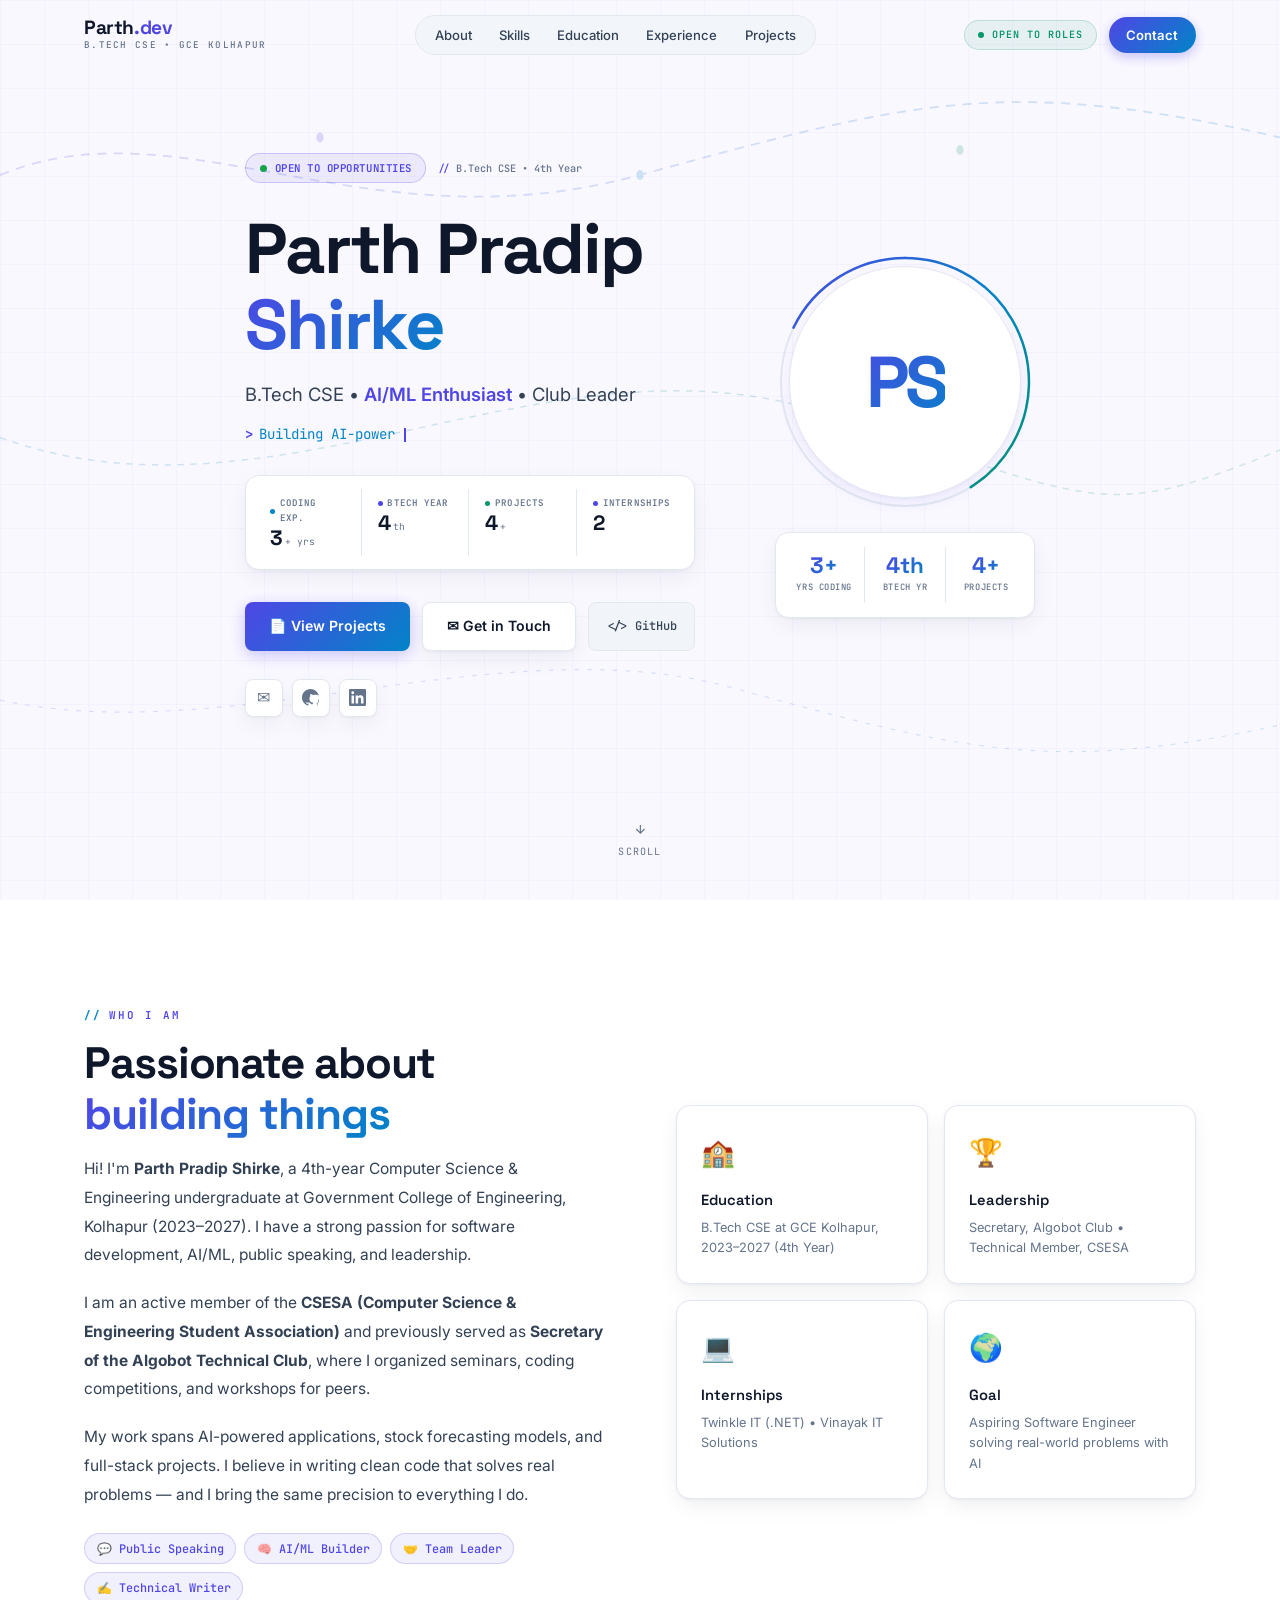
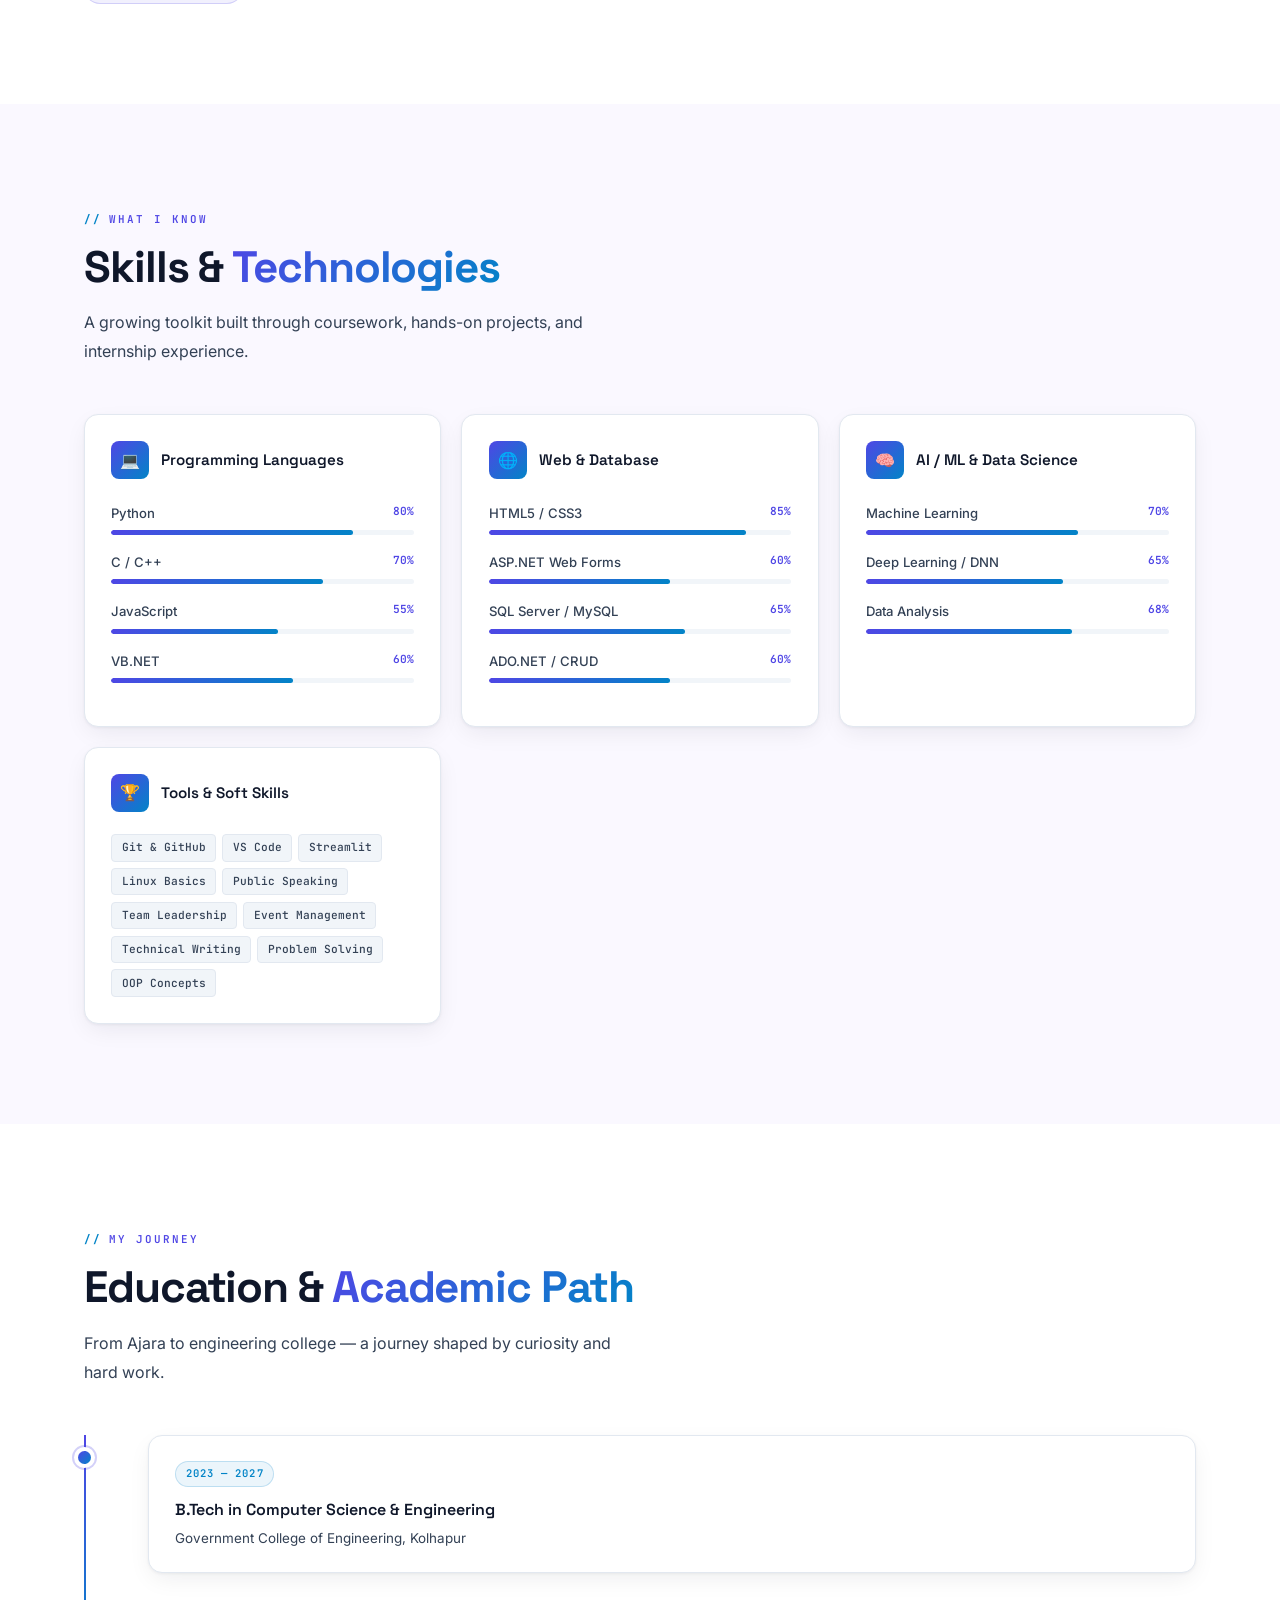
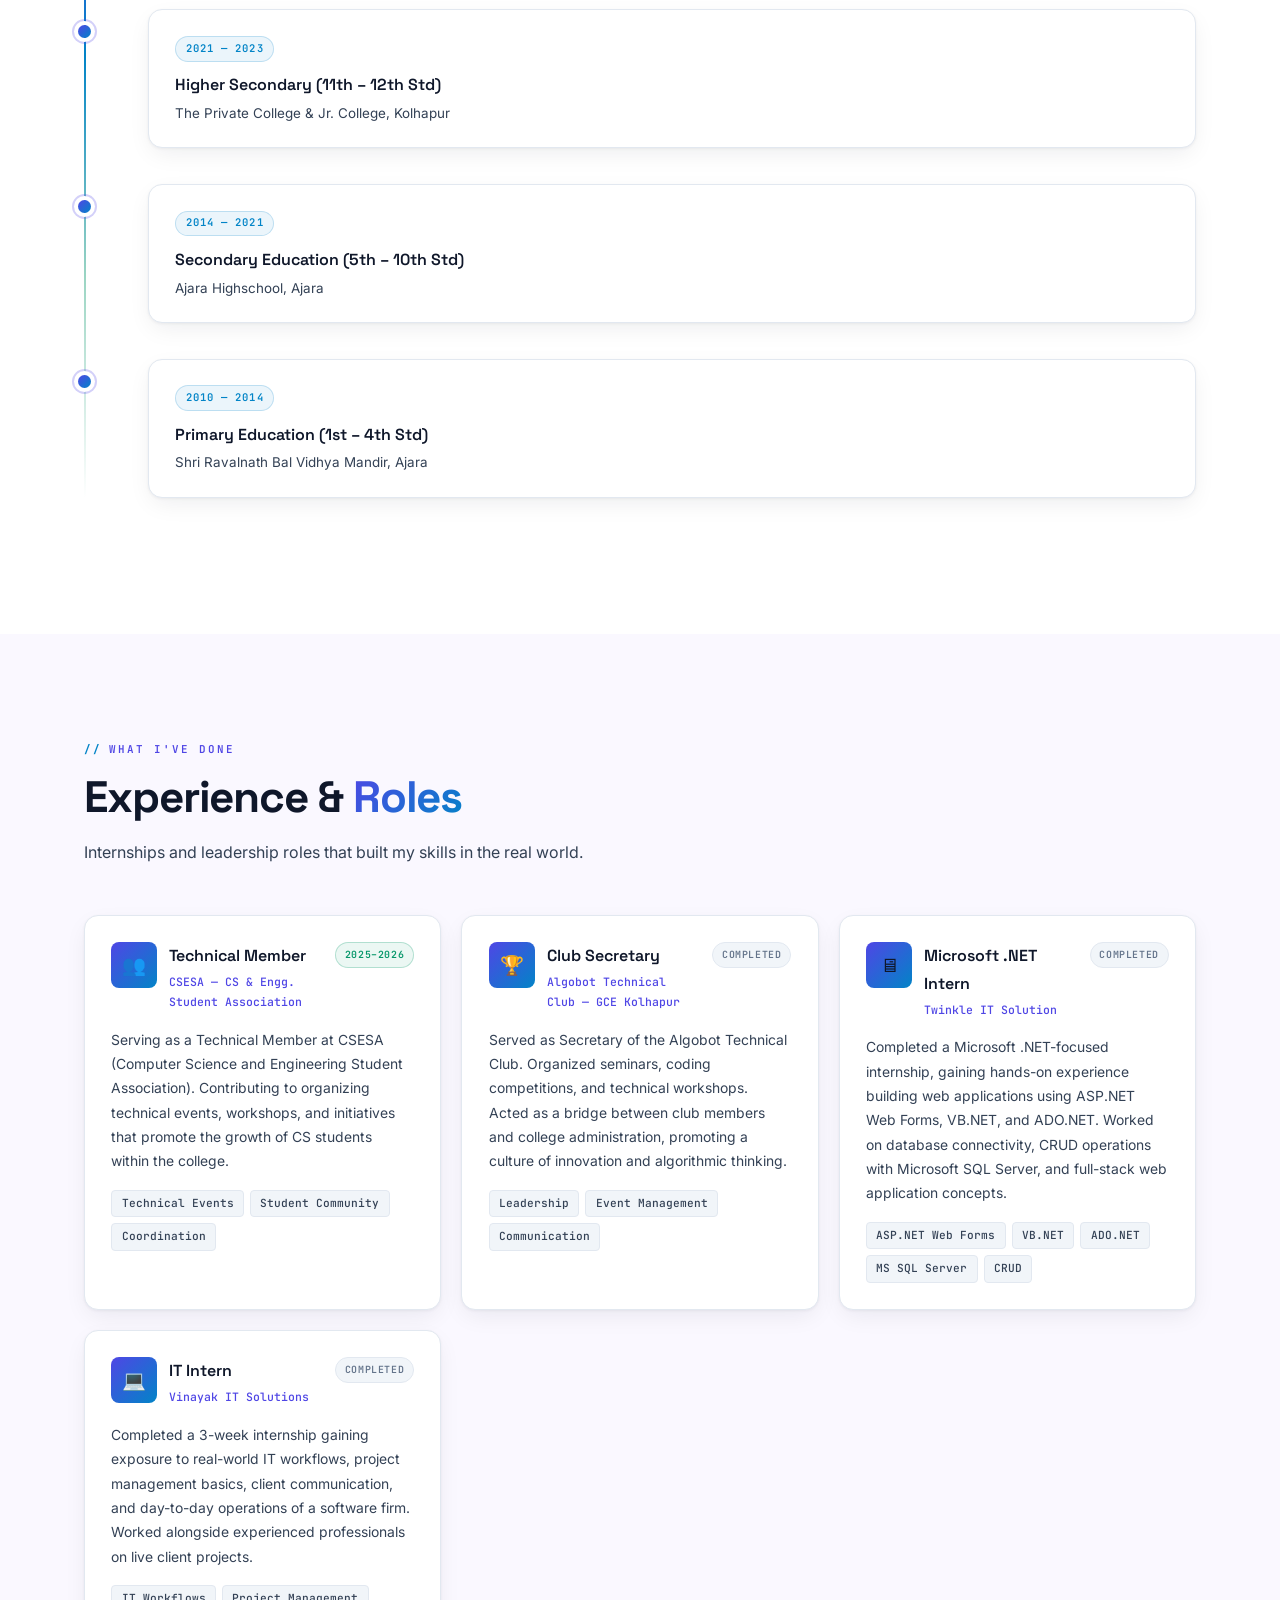
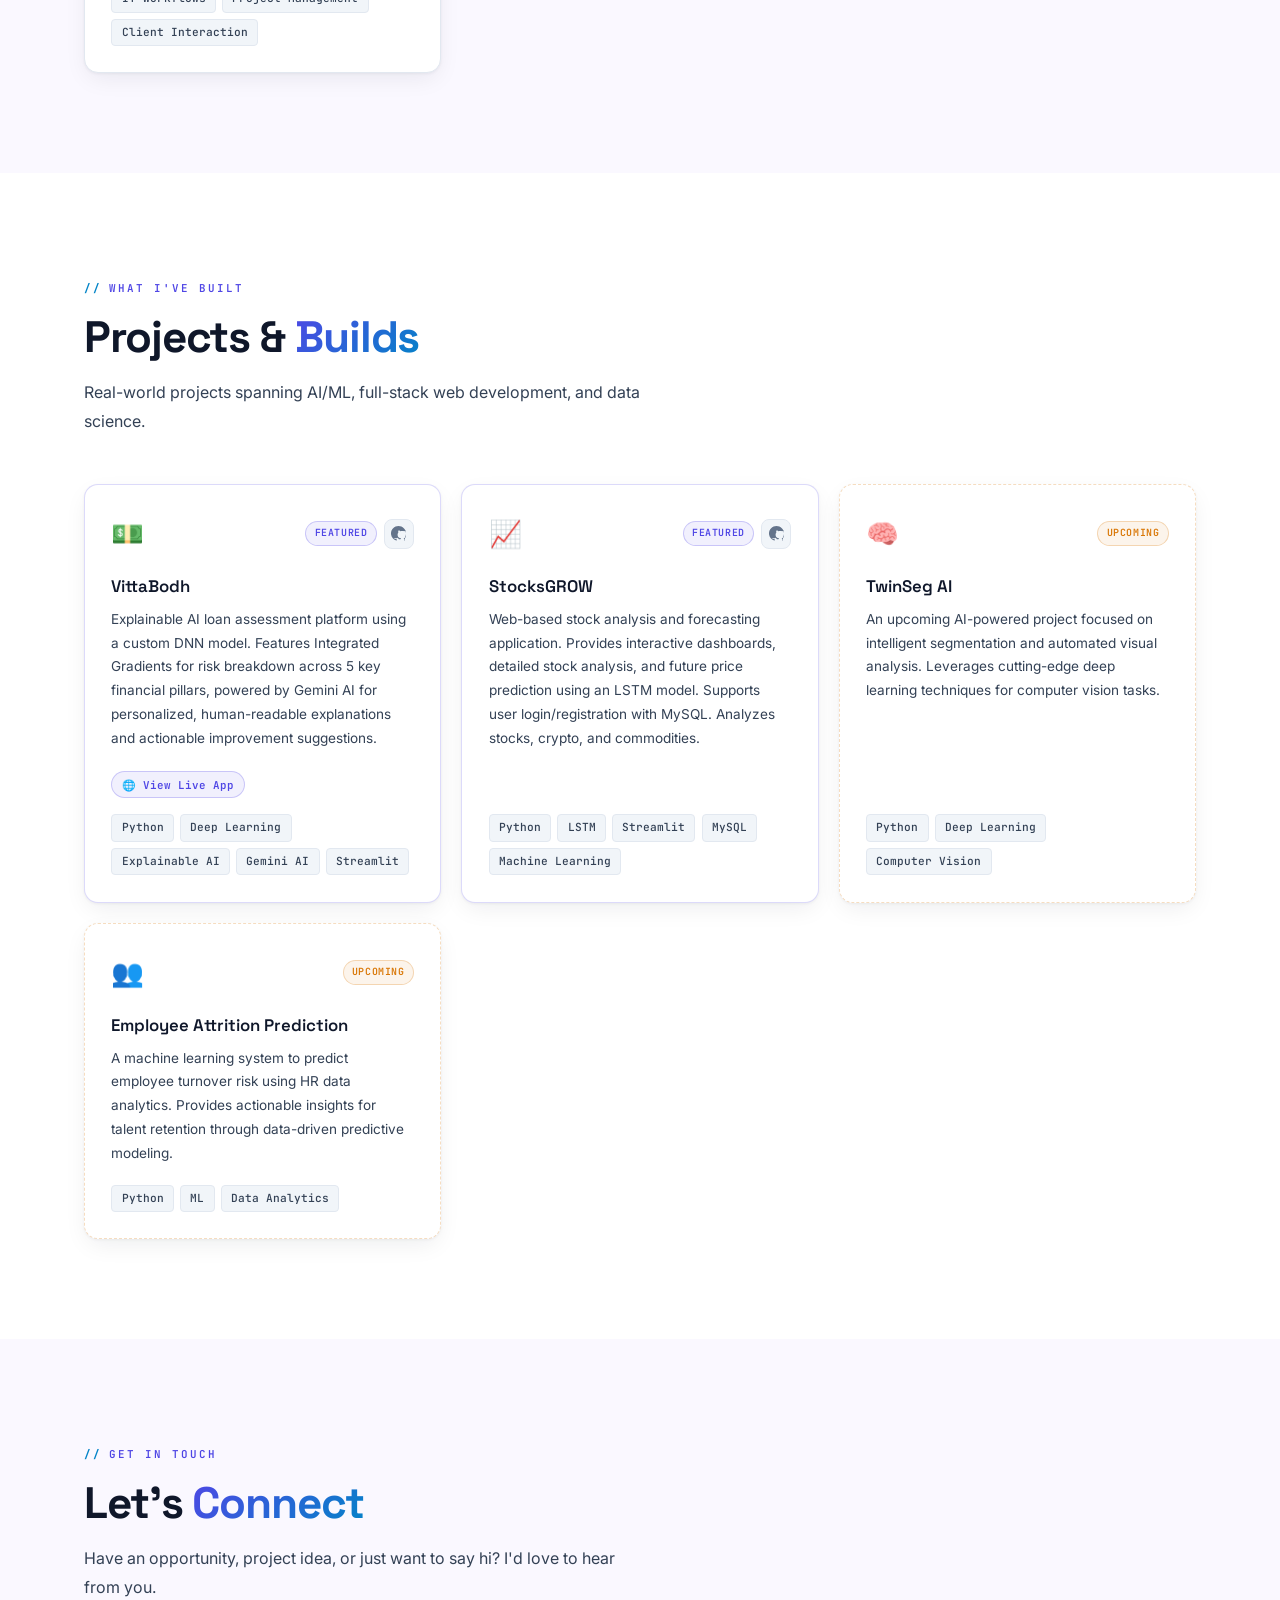
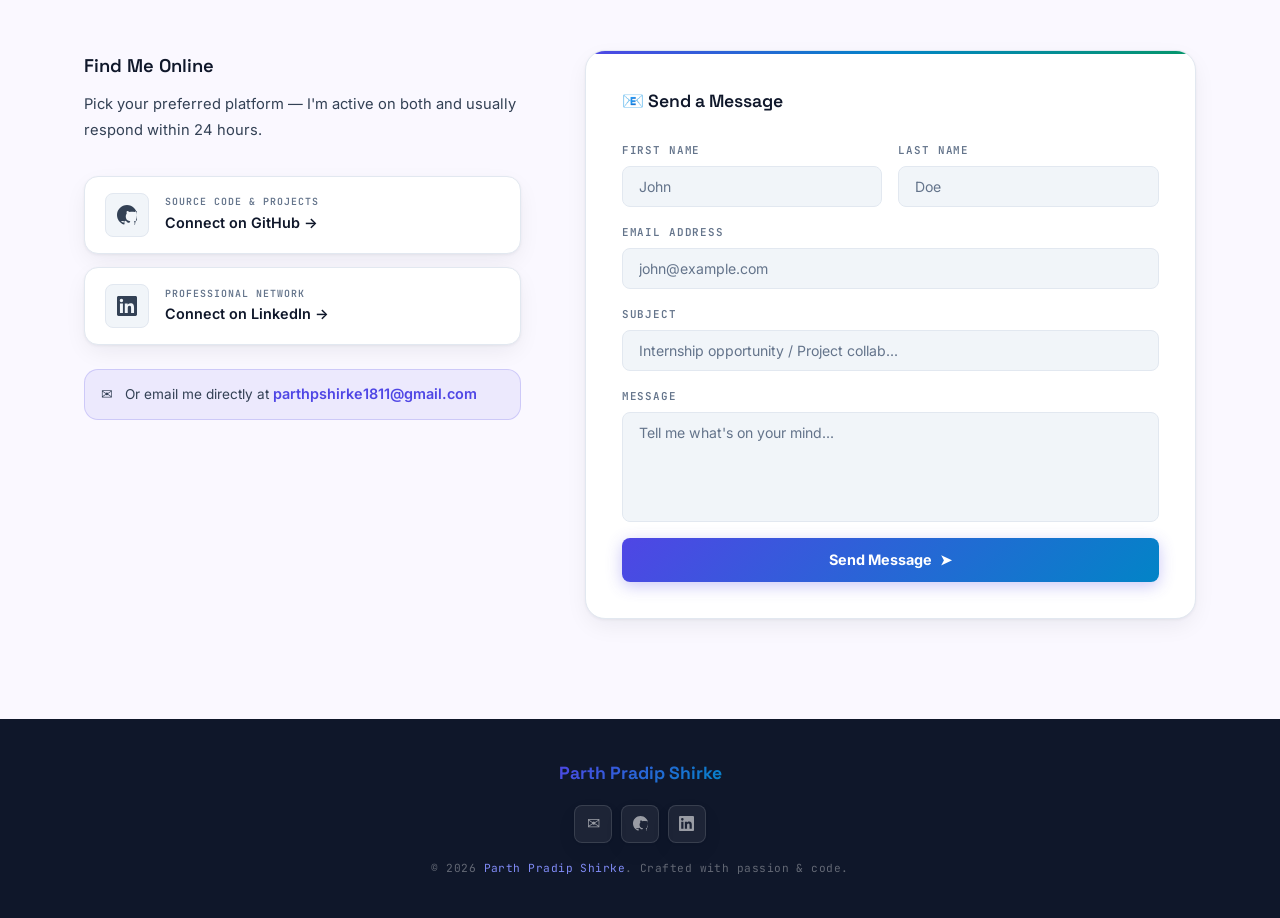
==== commit 50a53fbd: "feat: light theme, no photo, 4th yr, Twinkle IT, CSESA, typewriter, fix nav/contact/footer" ====
--- a/index.html
+++ b/index.html
@@ -4,20 +4,18 @@
   <meta charset="UTF-8" />
   <meta name="viewport" content="width=device-width, initial-scale=1.0" />
   <title>Parth Shirke — CS Engineer &amp; Developer | parthshirke.com</title>
-  <meta name="description" content="Portfolio of Parth Pradip Shirke — B.Tech CSE student at GCE Kolhapur, passionate about AI/ML, software development, and leadership. Secretary at Algobot Technical Club. Creator of VittaBodh, StocksGROW, and more." />
-  <meta name="keywords" content="Parth Shirke, portfolio, computer science, software developer, GCE Kolhapur, Algobot, VittaBodh, StocksGROW, AI, ML, Python, machine learning" />
+  <meta name="description" content="Portfolio of Parth Pradip Shirke — B.Tech CSE student at GCE Kolhapur, passionate about AI/ML, software development, and leadership. Technical Member at CSESA. Creator of VittaBodh, StocksGROW." />
+  <meta name="keywords" content="Parth Shirke, portfolio, computer science, software developer, GCE Kolhapur, Algobot, CSESA, VittaBodh, StocksGROW, AI, ML, Python, machine learning" />
   <meta name="author" content="Parth Pradip Shirke" />
   <link rel="canonical" href="https://parthshirke.com/" />
   <meta property="og:title" content="Parth Shirke — CS Engineer &amp; Developer" />
-  <meta property="og:description" content="B.Tech CSE student | Secretary at Algobot Club | AI/ML Enthusiast | Creator of VittaBodh &amp; StocksGROW" />
+  <meta property="og:description" content="B.Tech CSE (4th Year) | AI/ML Enthusiast | Creator of VittaBodh &amp; StocksGROW" />
   <meta property="og:type" content="website" />
   <meta property="og:url" content="https://parthshirke.com/" />
   <meta name="twitter:card" content="summary" />
-  <meta name="twitter:title" content="Parth Shirke — CS Engineer &amp; Developer" />
-  <meta name="twitter:description" content="B.Tech CSE | AI/ML Enthusiast | Creator of VittaBodh &amp; StocksGROW" />
   <link rel="preconnect" href="https://fonts.googleapis.com" />
   <link rel="preconnect" href="https://fonts.gstatic.com" crossorigin />
-  <link href="https://fonts.googleapis.com/css2?family=Inter:wght@400;500;600;700;800;900&family=Space+Grotesk:wght@500;600;700&family=JetBrains+Mono:wght@400;500;600&display=swap" rel="stylesheet" />
+  <link href="https://fonts.googleapis.com/css2?family=Inter:wght@400;500;600;700;800&family=Space+Grotesk:wght@500;600;700&family=JetBrains+Mono:wght@400;500;600&display=swap" rel="stylesheet" />
   <link rel="stylesheet" href="style.css" />
 </head>
 <body>
@@ -25,13 +23,11 @@
   <!-- ========== NAVBAR ========== -->
   <nav id="navbar">
     <div class="container nav-inner">
-      <!-- Logo -->
       <a href="#hero" class="nav-logo">
-        <span class="nav-logo-mark">Parth<span>.ai</span></span>
+        <span class="nav-logo-mark">Parth<span>.dev</span></span>
         <span class="nav-logo-sub">B.Tech CSE &bull; GCE Kolhapur</span>
       </a>
 
-      <!-- Pill nav (Stitch AI style) -->
       <div class="nav-pill" id="navLinks">
         <ul class="nav-links">
           <li><a href="#about"      id="nav-about">About</a></li>
@@ -42,14 +38,13 @@
         </ul>
       </div>
 
-      <!-- Right cluster -->
       <div class="nav-right">
         <div class="nav-status">
           <span class="nav-status-dot"></span>
           Open to Roles
         </div>
-        <a href="#contact" class="nav-links a nav-cta" id="nav-contact">Contact</a>
-        <button class="hamburger" id="hamburger" aria-label="Toggle menu">
+        <a href="#contact" class="nav-cta" id="nav-contact">Contact</a>
+        <button class="hamburger" id="hamburger" aria-label="Toggle navigation menu">
           <span></span><span></span><span></span>
         </button>
       </div>
@@ -59,27 +54,39 @@
   <!-- ========== HERO ========== -->
   <section id="hero">
 
-    <!-- Animated SVG flow lines (Stitch AI-inspired) -->
-    <svg class="hero-flow-svg" viewBox="0 0 1400 700" preserveAspectRatio="none" aria-hidden="true">
-      <path class="flow-path-1" d="M 0 120 Q 350 30 700 150 T 1400 80" fill="none" stroke="#6366f1" stroke-width="1.2"/>
-      <path class="flow-path-2" d="M 0 320 Q 450 420 900 250 T 1400 350" fill="none" stroke="#0ea5e9" stroke-width="1"/>
-      <path class="flow-path-1" d="M 0 520 Q 350 580 700 480 T 1400 560" fill="none" stroke="#10b981" stroke-width="0.8"/>
-      <circle class="flow-dot" cx="350" cy="60"  r="3.5" fill="#6366f1"/>
-      <circle class="flow-dot" cx="700" cy="150" r="4"   fill="#0ea5e9"/>
-      <circle class="flow-dot" cx="1050" cy="200" r="3"  fill="#10b981"/>
+    <!-- SVG animated flow lines -->
+    <svg class="hero-flow-svg" viewBox="0 0 1400 720" preserveAspectRatio="none" aria-hidden="true">
+      <defs>
+        <linearGradient id="flowGrad1" x1="0%" y1="0%" x2="100%" y2="0%">
+          <stop offset="0%" stop-color="#4f46e5"/>
+          <stop offset="100%" stop-color="#0284c7"/>
+        </linearGradient>
+        <linearGradient id="flowGrad2" x1="0%" y1="0%" x2="100%" y2="0%">
+          <stop offset="0%" stop-color="#0284c7"/>
+          <stop offset="100%" stop-color="#059669"/>
+        </linearGradient>
+      </defs>
+      <path class="flow-path-1" d="M0,140 C200,80 400,200 700,140 S1100,60 1400,110"
+        fill="none" stroke="url(#flowGrad1)" stroke-width="1.5"/>
+      <path class="flow-path-2" d="M0,350 C300,430 600,260 900,330 S1200,420 1400,360"
+        fill="none" stroke="url(#flowGrad2)" stroke-width="1.2"/>
+      <path class="flow-path-3" d="M0,560 C250,600 550,500 800,550 S1150,620 1400,580"
+        fill="none" stroke="url(#flowGrad1)" stroke-width="0.9"/>
+      <!-- Animated dots -->
+      <circle class="flow-dot"  cx="350" cy="110" r="4" fill="#4f46e5"/>
+      <circle class="flow-dot-2" cx="700" cy="140" r="4" fill="#0284c7"/>
+      <circle class="flow-dot-3" cx="1050" cy="120" r="4" fill="#059669"/>
     </svg>
 
     <div class="container hero-grid">
-      <!-- Left: Text -->
+      <!-- Left: content -->
       <div class="hero-text">
-
-        <!-- Status badges row -->
         <div class="hero-meta-row">
           <div class="hero-badge">
             <span class="dot"></span>
             Open to Opportunities
           </div>
-          <span class="hero-badge-track">B.Tech CSE &bull; AI Track</span>
+          <span class="hero-badge-track">B.Tech CSE &bull; 4th Year</span>
         </div>
 
         <h1 class="hero-name">
@@ -88,14 +95,20 @@
         </h1>
 
         <p class="hero-role">
-          B.Tech CSE &bull; <span class="highlight">Secretary @ Algobot Club</span> &bull; AI/ML Enthusiast
+          B.Tech CSE &bull; <span class="highlight">AI/ML Enthusiast</span> &bull; Club Leader
         </p>
 
-        <!-- Telemetry panel (Stitch AI style) -->
+        <!-- Typewriter -->
+        <p class="hero-typewriter">
+          <span class="typewriter-text" id="typewriterText"></span>
+          <span class="typewriter-cursor"></span>
+        </p>
+
+        <!-- Telemetry panel -->
         <div class="hero-metrics">
           <div class="hero-metric">
             <span class="hero-metric-label">
-              <span class="metric-dot cyan"></span>Years Coding
+              <span class="metric-dot cyan"></span>Coding Exp.
             </span>
             <span class="hero-metric-value">3<span class="unit">+ yrs</span></span>
           </div>
@@ -103,38 +116,32 @@
             <span class="hero-metric-label">
               <span class="metric-dot indigo"></span>BTech Year
             </span>
-            <span class="hero-metric-value">2<span class="unit">nd</span></span>
+            <span class="hero-metric-value">4<span class="unit">th</span></span>
           </div>
           <div class="hero-metric">
             <span class="hero-metric-label">
-              <span class="metric-dot emerald"></span>Projects Built
+              <span class="metric-dot emerald"></span>Projects
             </span>
             <span class="hero-metric-value">4<span class="unit">+</span></span>
           </div>
           <div class="hero-metric">
             <span class="hero-metric-label">
-              <span class="metric-dot indigo"></span>Club Role
+              <span class="metric-dot indigo"></span>Internships
             </span>
-            <span class="hero-metric-value" style="font-size:1rem;">Sec.</span>
+            <span class="hero-metric-value">2<span class="unit"></span></span>
           </div>
         </div>
 
         <div class="hero-btns">
-          <a href="#projects" class="btn-primary">
-            &#128196; View Projects
-          </a>
-          <a href="#contact" class="btn-outline">
-            &#9993; Get in Touch
-          </a>
-          <a href="https://github.com/Parth18Shirke" target="_blank" rel="noopener" class="btn-mono">
-            &lt;/&gt; GitHub
-          </a>
+          <a href="#projects" class="btn-primary">&#128196; View Projects</a>
+          <a href="#contact"  class="btn-outline">&#9993; Get in Touch</a>
+          <a href="https://github.com/Parth18Shirke" target="_blank" rel="noopener" class="btn-ghost">&lt;/&gt; GitHub</a>
         </div>
 
         <div class="hero-socials">
           <a href="mailto:parthpshirke1811@gmail.com" class="social-icon" title="Email" aria-label="Email">&#9993;</a>
           <a href="https://github.com/Parth18Shirke" target="_blank" rel="noopener" class="social-icon" title="GitHub" aria-label="GitHub">
-            <svg width="17" height="17" viewBox="0 0 24 24" fill="currentColor"><path d="M12 0C5.37 0 0 5.37 0 12c0 5.3 3.438 9.8 8.205 11.385.6.113.82-.258.82-.577 0-.285-.01-1.04-.015-2.04-3.338.724-4.042-1.61-4.042-1.61-.546-1.387-1.333-1.756-1.333-1.756-1.089-.745.083-.729.083-.729 1.205.084 1.838 1.236 1.838 1.236 1.07 1.835 2.809 1.305 3.495.998.108-.776.417-1.305.76-1.605-2.665-.3-5.466-1.332-5.466-5.93 0-1.31.465-2.38 1.235-3.22-.135-.303-.54-1.523.105-3.176 0 0 1.005-.322 3.3 1.23.96-.267 1.98-.399 3-.405 1.02.006 2.04.138 3 .405 2.28-1.552 3.285-1.23 3.285-1.23.645 1.653.24 2.873.12 3.176.765.84 1.23 1.91 1.23 3.22 0 4.61-2.805 5.625-5.475 5.92.42.36.81 1.096.81 2.22 0 1.606-.015 2.896-.015 3.286 0 .315.21.69.825.57C20.565 21.795 24 17.295 24 12c0-6.63-5.37-12-12-12"/></svg>
+            <svg width="17" height="17" viewBox="0 0 24 24" fill="currentColor"><path d="M12 0C5.37 0 0 5.37 0 12c0 5.3 3.438 9.8 8.205 11.385.6.113.82-.258.82-.577 0-.285-.01-1.04-.015-2.04-3.338.724-4.042-1.61-4.042-1.61C10.602 19.95 9.815 19.58 9.815 19.58c-1.089-.745.083-.729.083-.729 1.205.084 1.838 1.236 1.838 1.236 1.07 1.835 2.809 1.305 3.495.998.108-.776.417-1.305.76-1.605-2.665-.3-5.466-1.332-5.466-5.93 0-1.31.465-2.38 1.235-3.22-.135-.303-.54-1.523.105-3.176 0 0 1.005-.322 3.3 1.23.96-.267 1.98-.399 3-.405 1.02.006 2.04.138 3 .405 2.28-1.552 3.285-1.23 3.285-1.23.645 1.653.24 2.873.12 3.176.765.84 1.23 1.91 1.23 3.22 0 4.61-2.805 5.625-5.475 5.92.42.36.81 1.096.81 2.22 0 1.606-.015 2.896-.015 3.286 0 .315.21.69.825.57C20.565 21.795 24 17.295 24 12c0-6.63-5.37-12-12-12"/></svg>
           </a>
           <a href="https://www.linkedin.com/in/parth-shirke-700290289/" target="_blank" rel="noopener" class="social-icon" title="LinkedIn" aria-label="LinkedIn">
             <svg width="17" height="17" viewBox="0 0 24 24" fill="currentColor"><path d="M20.447 20.452h-3.554v-5.569c0-1.328-.027-3.037-1.852-3.037-1.853 0-2.136 1.445-2.136 2.939v5.667H9.351V9h3.414v1.561h.046c.477-.9 1.637-1.85 3.37-1.85 3.601 0 4.267 2.37 4.267 5.455v6.286zM5.337 7.433a2.062 2.062 0 01-2.063-2.065 2.064 2.064 0 112.063 2.065zm1.782 13.019H3.555V9h3.564v11.452zM22.225 0H1.771C.792 0 0 .774 0 1.729v20.542C0 23.227.792 24 1.771 24h20.451C23.2 24 24 23.227 24 22.271V1.729C24 .774 23.2 0 22.222 0h.003z"/></svg>
@@ -142,33 +149,46 @@
         </div>
       </div>
 
-      <!-- Right: Photo + Stats -->
+      <!-- Right: initials avatar + stats -->
       <div class="hero-photo-wrap">
-        <div class="hero-photo-ring">
-          <img src="Photo.jpg" alt="Parth Pradip Shirke" onerror="this.style.display='none';document.querySelector('.hero-initials').style.display='flex'"/>
-          <div class="hero-initials" aria-label="Parth Pradip Shirke">PS</div>
-        </div>
-
-        <!-- Stitch-AI telemetry stats panel -->
+        <div class="hero-initials-wrap">
+          <!-- Animated ring SVG -->
+          <svg class="hero-ring-svg" viewBox="0 0 260 260" fill="none" aria-hidden="true">
+            <circle class="ring-bg" cx="130" cy="130" r="124"/>
+            <path class="ring-grad-path" d="M130,6 A124,124 0 1,1 129.9,6"
+              stroke="url(#ringGrad)" stroke-width="3" stroke-linecap="round"/>
+            <defs>
+              <linearGradient id="ringGrad" x1="0%" y1="0%" x2="100%" y2="100%">
+                <stop offset="0%"   stop-color="#4f46e5"/>
+                <stop offset="50%"  stop-color="#0284c7"/>
+                <stop offset="100%" stop-color="#059669"/>
+              </linearGradient>
+            </defs>
+          </svg>
+          <div class="hero-initials-box">
+            <span class="hero-initials">PS</span>
+          </div>
+        </div>
+
+        <!-- Stats panel -->
         <div class="hero-stats-panel">
           <div class="hero-stat">
-            <span class="num">3+</span>
+            <span class="num" data-count="3">0</span>
             <span class="lbl">Yrs Coding</span>
           </div>
           <div class="hero-stat">
-            <span class="num">2nd</span>
+            <span class="num">4th</span>
             <span class="lbl">BTech Yr</span>
           </div>
           <div class="hero-stat">
-            <span class="num">&#10003;</span>
-            <span class="lbl">Club Sec.</span>
-          </div>
-        </div>
-      </div>
-    </div>
-
-    <!-- Scroll hint -->
-    <div class="scroll-hint">
+            <span class="num" data-count="4">0</span>
+            <span class="lbl">Projects</span>
+          </div>
+        </div>
+      </div>
+    </div>
+
+    <div class="scroll-hint" aria-hidden="true">
       <svg width="14" height="14" viewBox="0 0 24 24" fill="none" stroke="currentColor" stroke-width="2"><path d="M12 5v14M5 12l7 7 7-7"/></svg>
       Scroll
     </div>
@@ -181,36 +201,37 @@
         <div class="about-text fade-in">
           <span class="section-label">Who I Am</span>
           <h2 class="section-title">Passionate about <span class="gradient-text">building things</span></h2>
-          <p>Hello! I'm <strong>Parth Pradip Shirke</strong>, a Computer Science and Engineering undergraduate at Government College of Engineering, Kolhapur (2023–2027). I have a strong passion for software development, public speaking, and leadership.</p>
-          <p>I currently serve as the <strong>Secretary of the Algobot Technical Club</strong>, where I organize and promote tech events and coding competitions for peers. I believe in continuous learning and enjoy building scalable, impactful, and user-friendly solutions.</p>
-          <p>My academic journey spans both rural and urban institutions, which helped me develop a balanced perspective. Beyond code, I love reading, writing, and delivering impactful speeches.</p>
+          <p>Hi! I'm <strong>Parth Pradip Shirke</strong>, a 4th-year Computer Science &amp; Engineering undergraduate at Government College of Engineering, Kolhapur (2023–2027). I have a strong passion for software development, AI/ML, public speaking, and leadership.</p>
+          <p>I am an active member of the <strong>CSESA (Computer Science &amp; Engineering Student Association)</strong> and previously served as <strong>Secretary of the Algobot Technical Club</strong>, where I organized seminars, coding competitions, and workshops for peers.</p>
+          <p>My work spans AI-powered applications, stock forecasting models, and full-stack projects. I believe in writing clean code that solves real problems — and I bring the same precision to everything I do.</p>
           <div class="about-chips">
             <span class="chip">&#128172; Public Speaking</span>
-            <span class="chip">&#128218; Continuous Learner</span>
+            <span class="chip">&#129504; AI/ML Builder</span>
             <span class="chip">&#129309; Team Leader</span>
             <span class="chip">&#9997; Technical Writer</span>
           </div>
         </div>
+
         <div class="about-cards fade-in fade-in-delay-1">
           <div class="about-card">
             <div class="about-card-icon">&#127979;</div>
             <h4>Education</h4>
-            <p>B.Tech CSE at GCE Kolhapur, 2023–2027</p>
+            <p>B.Tech CSE at GCE Kolhapur, 2023–2027 (4th Year)</p>
           </div>
           <div class="about-card">
             <div class="about-card-icon">&#127942;</div>
             <h4>Leadership</h4>
-            <p>Secretary, Algobot Technical Club</p>
+            <p>Secretary, Algobot Club &bull; Technical Member, CSESA</p>
           </div>
           <div class="about-card">
             <div class="about-card-icon">&#128187;</div>
-            <h4>Internship</h4>
-            <p>IT Solutions — real-world project experience</p>
+            <h4>Internships</h4>
+            <p>Twinkle IT (.NET) &bull; Vinayak IT Solutions</p>
           </div>
           <div class="about-card">
             <div class="about-card-icon">&#127757;</div>
             <h4>Goal</h4>
-            <p>Aspiring Software Engineer solving real problems</p>
+            <p>Aspiring Software Engineer solving real-world problems with AI</p>
           </div>
         </div>
       </div>
@@ -223,11 +244,10 @@
       <div class="fade-in">
         <span class="section-label">What I Know</span>
         <h2 class="section-title">Skills &amp; <span class="gradient-text">Technologies</span></h2>
-        <p class="section-desc">A growing toolkit built through coursework, projects, and hands-on exploration.</p>
+        <p class="section-desc">A growing toolkit built through coursework, hands-on projects, and internship experience.</p>
       </div>
 
       <div class="skills-categories">
-        <!-- Programming -->
         <div class="skill-category fade-in fade-in-delay-1">
           <div class="skill-cat-header">
             <div class="skill-cat-icon">&#128187;</div>
@@ -245,63 +265,70 @@
             <div class="skill-meta"><span class="skill-name">JavaScript</span><span class="skill-pct">55%</span></div>
             <div class="skill-bar"><div class="skill-fill" data-width="55"></div></div>
           </div>
-        </div>
-
-        <!-- Web Dev -->
+          <div class="skill-item">
+            <div class="skill-meta"><span class="skill-name">VB.NET</span><span class="skill-pct">60%</span></div>
+            <div class="skill-bar"><div class="skill-fill" data-width="60"></div></div>
+          </div>
+        </div>
+
         <div class="skill-category fade-in fade-in-delay-2">
           <div class="skill-cat-header">
             <div class="skill-cat-icon">&#127760;</div>
-            <h3>Web Development</h3>
-          </div>
-          <div class="skill-item">
-            <div class="skill-meta"><span class="skill-name">HTML5</span><span class="skill-pct">85%</span></div>
+            <h3>Web &amp; Database</h3>
+          </div>
+          <div class="skill-item">
+            <div class="skill-meta"><span class="skill-name">HTML5 / CSS3</span><span class="skill-pct">85%</span></div>
             <div class="skill-bar"><div class="skill-fill" data-width="85"></div></div>
           </div>
           <div class="skill-item">
-            <div class="skill-meta"><span class="skill-name">CSS3</span><span class="skill-pct">75%</span></div>
-            <div class="skill-bar"><div class="skill-fill" data-width="75"></div></div>
-          </div>
-          <div class="skill-item">
-            <div class="skill-meta"><span class="skill-name">Responsive Design</span><span class="skill-pct">70%</span></div>
-            <div class="skill-bar"><div class="skill-fill" data-width="70"></div></div>
-          </div>
-        </div>
-
-        <!-- CS Fundamentals -->
+            <div class="skill-meta"><span class="skill-name">ASP.NET Web Forms</span><span class="skill-pct">60%</span></div>
+            <div class="skill-bar"><div class="skill-fill" data-width="60"></div></div>
+          </div>
+          <div class="skill-item">
+            <div class="skill-meta"><span class="skill-name">SQL Server / MySQL</span><span class="skill-pct">65%</span></div>
+            <div class="skill-bar"><div class="skill-fill" data-width="65"></div></div>
+          </div>
+          <div class="skill-item">
+            <div class="skill-meta"><span class="skill-name">ADO.NET / CRUD</span><span class="skill-pct">60%</span></div>
+            <div class="skill-bar"><div class="skill-fill" data-width="60"></div></div>
+          </div>
+        </div>
+
         <div class="skill-category fade-in fade-in-delay-3">
           <div class="skill-cat-header">
             <div class="skill-cat-icon">&#129504;</div>
-            <h3>CS Fundamentals</h3>
-          </div>
-          <div class="skill-item">
-            <div class="skill-meta"><span class="skill-name">Data Structures &amp; Algorithms</span><span class="skill-pct">65%</span></div>
+            <h3>AI / ML &amp; Data Science</h3>
+          </div>
+          <div class="skill-item">
+            <div class="skill-meta"><span class="skill-name">Machine Learning</span><span class="skill-pct">70%</span></div>
+            <div class="skill-bar"><div class="skill-fill" data-width="70"></div></div>
+          </div>
+          <div class="skill-item">
+            <div class="skill-meta"><span class="skill-name">Deep Learning / DNN</span><span class="skill-pct">65%</span></div>
             <div class="skill-bar"><div class="skill-fill" data-width="65"></div></div>
           </div>
           <div class="skill-item">
-            <div class="skill-meta"><span class="skill-name">Problem Solving</span><span class="skill-pct">75%</span></div>
-            <div class="skill-bar"><div class="skill-fill" data-width="75"></div></div>
-          </div>
-          <div class="skill-item">
-            <div class="skill-meta"><span class="skill-name">OOP Concepts</span><span class="skill-pct">70%</span></div>
-            <div class="skill-bar"><div class="skill-fill" data-width="70"></div></div>
-          </div>
-        </div>
-
-        <!-- Soft Skills -->
-        <div class="skill-category fade-in fade-in-delay-1">
+            <div class="skill-meta"><span class="skill-name">Data Analysis</span><span class="skill-pct">68%</span></div>
+            <div class="skill-bar"><div class="skill-fill" data-width="68"></div></div>
+          </div>
+        </div>
+
+        <div class="skill-category fade-in fade-in-delay-4">
           <div class="skill-cat-header">
             <div class="skill-cat-icon">&#127942;</div>
-            <h3>Soft Skills &amp; Tools</h3>
+            <h3>Tools &amp; Soft Skills</h3>
           </div>
           <div class="tech-tags">
+            <span class="tech-tag">Git &amp; GitHub</span>
+            <span class="tech-tag">VS Code</span>
+            <span class="tech-tag">Streamlit</span>
+            <span class="tech-tag">Linux Basics</span>
             <span class="tech-tag">Public Speaking</span>
             <span class="tech-tag">Team Leadership</span>
             <span class="tech-tag">Event Management</span>
             <span class="tech-tag">Technical Writing</span>
-            <span class="tech-tag">Git &amp; GitHub</span>
-            <span class="tech-tag">VS Code</span>
-            <span class="tech-tag">Linux Basics</span>
-            <span class="tech-tag">Agile Mindset</span>
+            <span class="tech-tag">Problem Solving</span>
+            <span class="tech-tag">OOP Concepts</span>
           </div>
         </div>
       </div>
@@ -314,14 +341,14 @@
       <div class="fade-in">
         <span class="section-label">My Journey</span>
         <h2 class="section-title">Education &amp; <span class="gradient-text">Academic Path</span></h2>
-        <p class="section-desc">From a small town in Ajara to engineering college — a journey shaped by curiosity.</p>
+        <p class="section-desc">From Ajara to engineering college — a journey shaped by curiosity and hard work.</p>
       </div>
 
       <div class="timeline">
         <div class="timeline-item">
           <div class="timeline-dot"></div>
           <div class="timeline-card">
-            <span class="timeline-year">2023 — Present</span>
+            <span class="timeline-year">2023 — 2027</span>
             <h3>B.Tech in Computer Science &amp; Engineering</h3>
             <p class="institution">Government College of Engineering, Kolhapur</p>
           </div>
@@ -360,11 +387,33 @@
       <div class="fade-in">
         <span class="section-label">What I've Done</span>
         <h2 class="section-title">Experience &amp; <span class="gradient-text">Roles</span></h2>
-        <p class="section-desc">Hands-on roles that shaped my understanding of real-world tech and leadership.</p>
+        <p class="section-desc">Internships and leadership roles that built my skills in the real world.</p>
       </div>
 
       <div class="experience-grid">
+
+        <!-- CSESA -->
         <div class="exp-card fade-in fade-in-delay-1">
+          <div class="exp-header">
+            <div style="display:flex;align-items:flex-start;gap:0.75rem;">
+              <div class="exp-icon">&#128101;</div>
+              <div class="exp-meta">
+                <h3>Technical Member</h3>
+                <div class="org">CSESA — CS &amp; Engg. Student Association</div>
+              </div>
+            </div>
+            <span class="exp-badge badge-active">2025–2026</span>
+          </div>
+          <p>Serving as a Technical Member at CSESA (Computer Science and Engineering Student Association). Contributing to organizing technical events, workshops, and initiatives that promote the growth of CS students within the college.</p>
+          <div class="exp-tags">
+            <span class="tech-tag">Technical Events</span>
+            <span class="tech-tag">Student Community</span>
+            <span class="tech-tag">Coordination</span>
+          </div>
+        </div>
+
+        <!-- Algobot Secretary -->
+        <div class="exp-card fade-in fade-in-delay-2">
           <div class="exp-header">
             <div style="display:flex;align-items:flex-start;gap:0.75rem;">
               <div class="exp-icon">&#127942;</div>
@@ -373,9 +422,9 @@
                 <div class="org">Algobot Technical Club — GCE Kolhapur</div>
               </div>
             </div>
-            <span class="exp-badge badge-active">Active</span>
-          </div>
-          <p>Serving as Secretary of the Algobot Technical Club. Responsibilities include organizing seminars, coding competitions, and workshops. Act as a bridge between club members and college administration, and help promote a culture of tech innovation among peers.</p>
+            <span class="exp-badge badge-done">Completed</span>
+          </div>
+          <p>Served as Secretary of the Algobot Technical Club. Organized seminars, coding competitions, and technical workshops. Acted as a bridge between club members and college administration, promoting a culture of innovation and algorithmic thinking.</p>
           <div class="exp-tags">
             <span class="tech-tag">Leadership</span>
             <span class="tech-tag">Event Management</span>
@@ -383,7 +432,30 @@
           </div>
         </div>
 
-        <div class="exp-card fade-in fade-in-delay-2">
+        <!-- Twinkle IT -->
+        <div class="exp-card fade-in fade-in-delay-3">
+          <div class="exp-header">
+            <div style="display:flex;align-items:flex-start;gap:0.75rem;">
+              <div class="exp-icon">&#128421;</div>
+              <div class="exp-meta">
+                <h3>Microsoft .NET Intern</h3>
+                <div class="org">Twinkle IT Solution</div>
+              </div>
+            </div>
+            <span class="exp-badge badge-done">Completed</span>
+          </div>
+          <p>Completed a Microsoft .NET-focused internship, gaining hands-on experience building web applications using ASP.NET Web Forms, VB.NET, and ADO.NET. Worked on database connectivity, CRUD operations with Microsoft SQL Server, and full-stack web application concepts.</p>
+          <div class="exp-tags">
+            <span class="tech-tag">ASP.NET Web Forms</span>
+            <span class="tech-tag">VB.NET</span>
+            <span class="tech-tag">ADO.NET</span>
+            <span class="tech-tag">MS SQL Server</span>
+            <span class="tech-tag">CRUD</span>
+          </div>
+        </div>
+
+        <!-- Vinayak IT -->
+        <div class="exp-card fade-in fade-in-delay-4">
           <div class="exp-header">
             <div style="display:flex;align-items:flex-start;gap:0.75rem;">
               <div class="exp-icon">&#128187;</div>
@@ -394,13 +466,14 @@
             </div>
             <span class="exp-badge badge-done">Completed</span>
           </div>
-          <p>Completed a 3-week internship gaining exposure to real-world IT workflows, project management basics, client communication, and day-to-day operations of a software firm. Worked alongside experienced professionals on live projects.</p>
+          <p>Completed a 3-week internship gaining exposure to real-world IT workflows, project management basics, client communication, and day-to-day operations of a software firm. Worked alongside experienced professionals on live client projects.</p>
           <div class="exp-tags">
             <span class="tech-tag">IT Workflows</span>
             <span class="tech-tag">Project Management</span>
             <span class="tech-tag">Client Interaction</span>
           </div>
         </div>
+
       </div>
     </div>
   </section>
@@ -411,23 +484,29 @@
       <div class="fade-in">
         <span class="section-label">What I've Built</span>
         <h2 class="section-title">Projects &amp; <span class="gradient-text">Builds</span></h2>
-        <p class="section-desc">Real-world projects spanning AI/ML, full-stack development, and data science.</p>
+        <p class="section-desc">Real-world projects spanning AI/ML, full-stack web development, and data science.</p>
       </div>
 
       <div class="projects-grid">
-        <!-- 1. VittaBodh -->
+
+        <!-- VittaBodh -->
         <div class="project-card featured fade-in fade-in-delay-1">
           <div class="project-top">
             <span class="project-icon">&#128181;</span>
             <div class="project-links">
               <span class="project-badge badge-featured">Featured</span>
-              <a href="https://github.com/Parth18Shirke/Vittabodh" target="_blank" rel="noopener" class="project-link" title="GitHub">
-                <svg width="16" height="16" viewBox="0 0 24 24" fill="currentColor"><path d="M12 0C5.37 0 0 5.37 0 12c0 5.3 3.438 9.8 8.205 11.385.6.113.82-.258.82-.577 0-.285-.01-1.04-.015-2.04-3.338.724-4.042-1.61-4.042-1.61-.546-1.387-1.333-1.756-1.333-1.756-1.089-.745.083-.729.083-.729 1.205.084 1.838 1.236 1.838 1.236 1.07 1.835 2.809 1.305 3.495.998.108-.776.417-1.305.76-1.605-2.665-.3-5.466-1.332-5.466-5.93 0-1.31.465-2.38 1.235-3.22-.135-.303-.54-1.523.105-3.176 0 0 1.005-.322 3.3 1.23.96-.267 1.98-.399 3-.405 1.02.006 2.04.138 3 .405 2.28-1.552 3.285-1.23 3.285-1.23.645 1.653.24 2.873.12 3.176.765.84 1.23 1.91 1.23 3.22 0 4.61-2.805 5.625-5.475 5.92.42.36.81 1.096.81 2.22 0 1.606-.015 2.896-.015 3.286 0 .315.21.69.825.57C20.565 21.795 24 17.295 24 12c0-6.63-5.37-12-12-12"/></svg>
+              <a href="https://github.com/Parth18Shirke/Vittabodh" target="_blank" rel="noopener" class="project-link" title="View on GitHub" aria-label="VittaBodh on GitHub">
+                <svg width="15" height="15" viewBox="0 0 24 24" fill="currentColor"><path d="M12 0C5.37 0 0 5.37 0 12c0 5.3 3.438 9.8 8.205 11.385.6.113.82-.258.82-.577 0-.285-.01-1.04-.015-2.04-3.338.724-4.042-1.61-4.042-1.61C10.602 19.95 9.815 19.58 9.815 19.58c-1.089-.745.083-.729.083-.729 1.205.084 1.838 1.236 1.838 1.236 1.07 1.835 2.809 1.305 3.495.998.108-.776.417-1.305.76-1.605-2.665-.3-5.466-1.332-5.466-5.93 0-1.31.465-2.38 1.235-3.22-.135-.303-.54-1.523.105-3.176 0 0 1.005-.322 3.3 1.23.96-.267 1.98-.399 3-.405 1.02.006 2.04.138 3 .405 2.28-1.552 3.285-1.23 3.285-1.23.645 1.653.24 2.873.12 3.176.765.84 1.23 1.91 1.23 3.22 0 4.61-2.805 5.625-5.475 5.92.42.36.81 1.096.81 2.22 0 1.606-.015 2.896-.015 3.286 0 .315.21.69.825.57C20.565 21.795 24 17.295 24 12c0-6.63-5.37-12-12-12"/></svg>
               </a>
             </div>
           </div>
           <h3>VittaBodh</h3>
-          <p>An explainable AI loan assessment platform using a custom DNN model for loan approval predictions. Features Integrated Gradients for risk breakdown across 5 key pillars, powered by Gemini AI for personalized, human-readable explanations and actionable financial improvement suggestions.</p>
+          <p>Explainable AI loan assessment platform using a custom DNN model. Features Integrated Gradients for risk breakdown across 5 key financial pillars, powered by Gemini AI for personalized, human-readable explanations and actionable improvement suggestions.</p>
+          <div style="margin-bottom:1rem;">
+            <a href="https://github.com/Parth18Shirke/Vittabodh" target="_blank" rel="noopener" class="project-link-demo">
+              &#127760; View Live App
+            </a>
+          </div>
           <div class="project-stack">
             <span class="tech-tag">Python</span>
             <span class="tech-tag">Deep Learning</span>
@@ -437,19 +516,19 @@
           </div>
         </div>
 
-        <!-- 2. StocksGROW -->
+        <!-- StocksGROW -->
         <div class="project-card featured fade-in fade-in-delay-2">
           <div class="project-top">
             <span class="project-icon">&#128200;</span>
             <div class="project-links">
               <span class="project-badge badge-featured">Featured</span>
-              <a href="https://github.com/Parth18Shirke/Stock-Price-Prediction-Model-STOCKSGROW-" target="_blank" rel="noopener" class="project-link" title="GitHub">
-                <svg width="16" height="16" viewBox="0 0 24 24" fill="currentColor"><path d="M12 0C5.37 0 0 5.37 0 12c0 5.3 3.438 9.8 8.205 11.385.6.113.82-.258.82-.577 0-.285-.01-1.04-.015-2.04-3.338.724-4.042-1.61-4.042-1.61-.546-1.387-1.333-1.756-1.333-1.756-1.089-.745.083-.729.083-.729 1.205.084 1.838 1.236 1.838 1.236 1.07 1.835 2.809 1.305 3.495.998.108-.776.417-1.305.76-1.605-2.665-.3-5.466-1.332-5.466-5.93 0-1.31.465-2.38 1.235-3.22-.135-.303-.54-1.523.105-3.176 0 0 1.005-.322 3.3 1.23.96-.267 1.98-.399 3-.405 1.02.006 2.04.138 3 .405 2.28-1.552 3.285-1.23 3.285-1.23.645 1.653.24 2.873.12 3.176.765.84 1.23 1.91 1.23 3.22 0 4.61-2.805 5.625-5.475 5.92.42.36.81 1.096.81 2.22 0 1.606-.015 2.896-.015 3.286 0 .315.21.69.825.57C20.565 21.795 24 17.295 24 12c0-6.63-5.37-12-12-12"/></svg>
+              <a href="https://github.com/Parth18Shirke/Stock-Price-Prediction-Model-STOCKSGROW-" target="_blank" rel="noopener" class="project-link" title="View on GitHub" aria-label="StocksGROW on GitHub">
+                <svg width="15" height="15" viewBox="0 0 24 24" fill="currentColor"><path d="M12 0C5.37 0 0 5.37 0 12c0 5.3 3.438 9.8 8.205 11.385.6.113.82-.258.82-.577 0-.285-.01-1.04-.015-2.04-3.338.724-4.042-1.61-4.042-1.61C10.602 19.95 9.815 19.58 9.815 19.58c-1.089-.745.083-.729.083-.729 1.205.084 1.838 1.236 1.838 1.236 1.07 1.835 2.809 1.305 3.495.998.108-.776.417-1.305.76-1.605-2.665-.3-5.466-1.332-5.466-5.93 0-1.31.465-2.38 1.235-3.22-.135-.303-.54-1.523.105-3.176 0 0 1.005-.322 3.3 1.23.96-.267 1.98-.399 3-.405 1.02.006 2.04.138 3 .405 2.28-1.552 3.285-1.23 3.285-1.23.645 1.653.24 2.873.12 3.176.765.84 1.23 1.91 1.23 3.22 0 4.61-2.805 5.625-5.475 5.92.42.36.81 1.096.81 2.22 0 1.606-.015 2.896-.015 3.286 0 .315.21.69.825.57C20.565 21.795 24 17.295 24 12c0-6.63-5.37-12-12-12"/></svg>
               </a>
             </div>
           </div>
           <h3>StocksGROW</h3>
-          <p>A web-based stock analysis and forecasting application built with Streamlit and Machine Learning. Provides a dashboard, detailed stock analysis, and future price prediction using an LSTM model. Supports login/registration with MySQL and analyzes stocks, crypto, and commodities.</p>
+          <p>Web-based stock analysis and forecasting application. Provides interactive dashboards, detailed stock analysis, and future price prediction using an LSTM model. Supports user login/registration with MySQL. Analyzes stocks, crypto, and commodities.</p>
           <div class="project-stack">
             <span class="tech-tag">Python</span>
             <span class="tech-tag">LSTM</span>
@@ -459,41 +538,36 @@
           </div>
         </div>
 
-        <!-- 3. TwinSeg AI (Upcoming) -->
+        <!-- TwinSeg AI -->
         <div class="project-card upcoming fade-in fade-in-delay-3">
           <div class="project-top">
             <span class="project-icon">&#129504;</span>
-            <div class="project-links">
-              <span class="project-badge badge-upcoming">Upcoming</span>
-            </div>
+            <span class="project-badge badge-upcoming">Upcoming</span>
           </div>
           <h3>TwinSeg AI</h3>
-          <p>An upcoming AI-powered project focused on intelligent segmentation and analysis. Currently in development — leveraging cutting-edge deep learning techniques for automated visual intelligence.</p>
+          <p>An upcoming AI-powered project focused on intelligent segmentation and automated visual analysis. Leverages cutting-edge deep learning techniques for computer vision tasks.</p>
           <div class="project-stack">
             <span class="tech-tag">Python</span>
             <span class="tech-tag">Deep Learning</span>
             <span class="tech-tag">Computer Vision</span>
-            <span class="tech-tag">AI</span>
-          </div>
-        </div>
-
-        <!-- 4. Employee Attrition Prediction (Upcoming) -->
-        <div class="project-card upcoming fade-in fade-in-delay-1">
+          </div>
+        </div>
+
+        <!-- Employee Attrition -->
+        <div class="project-card upcoming fade-in fade-in-delay-4">
           <div class="project-top">
             <span class="project-icon">&#128101;</span>
-            <div class="project-links">
-              <span class="project-badge badge-upcoming">Upcoming</span>
-            </div>
+            <span class="project-badge badge-upcoming">Upcoming</span>
           </div>
           <h3>Employee Attrition Prediction</h3>
-          <p>A machine learning system to predict employee turnover risk using HR data analytics. Will provide actionable insights for talent retention strategies through data-driven predictive modeling.</p>
+          <p>A machine learning system to predict employee turnover risk using HR data analytics. Provides actionable insights for talent retention through data-driven predictive modeling.</p>
           <div class="project-stack">
             <span class="tech-tag">Python</span>
-            <span class="tech-tag">Machine Learning</span>
+            <span class="tech-tag">ML</span>
             <span class="tech-tag">Data Analytics</span>
-            <span class="tech-tag">HR Tech</span>
-          </div>
-        </div>
+          </div>
+        </div>
+
       </div>
     </div>
   </section>
@@ -508,67 +582,65 @@
       </div>
 
       <div class="contact-grid">
-        <!-- Info -->
+        <!-- Left: social CTAs -->
         <div class="contact-info fade-in">
-          <h3>Contact Information</h3>
-          <p>Feel free to reach out through any of the channels below. I typically respond within 24 hours.</p>
-          <div class="contact-items">
-            <a href="mailto:parthpshirke1811@gmail.com" class="contact-item">
-              <div class="contact-item-icon">&#9993;</div>
-              <div class="contact-item-info">
-                <div class="label">Email</div>
-                <div class="value">parthpshirke1811@gmail.com</div>
+          <h3>Find Me Online</h3>
+          <p>Pick your preferred platform — I'm active on both and usually respond within 24 hours.</p>
+
+          <div class="contact-social-btns">
+            <a href="https://github.com/Parth18Shirke" target="_blank" rel="noopener" class="contact-social-btn" id="cta-github">
+              <div class="csb-icon">
+                <svg width="20" height="20" viewBox="0 0 24 24" fill="currentColor"><path d="M12 0C5.37 0 0 5.37 0 12c0 5.3 3.438 9.8 8.205 11.385.6.113.82-.258.82-.577 0-.285-.01-1.04-.015-2.04-3.338.724-4.042-1.61-4.042-1.61C10.602 19.95 9.815 19.58 9.815 19.58c-1.089-.745.083-.729.083-.729 1.205.084 1.838 1.236 1.838 1.236 1.07 1.835 2.809 1.305 3.495.998.108-.776.417-1.305.76-1.605-2.665-.3-5.466-1.332-5.466-5.93 0-1.31.465-2.38 1.235-3.22-.135-.303-.54-1.523.105-3.176 0 0 1.005-.322 3.3 1.23.96-.267 1.98-.399 3-.405 1.02.006 2.04.138 3 .405 2.28-1.552 3.285-1.23 3.285-1.23.645 1.653.24 2.873.12 3.176.765.84 1.23 1.91 1.23 3.22 0 4.61-2.805 5.625-5.475 5.92.42.36.81 1.096.81 2.22 0 1.606-.015 2.896-.015 3.286 0 .315.21.69.825.57C20.565 21.795 24 17.295 24 12c0-6.63-5.37-12-12-12"/></svg>
+              </div>
+              <div class="csb-text">
+                <span class="csb-label">Source Code &amp; Projects</span>
+                <span class="csb-action">Connect on GitHub &#8594;</span>
               </div>
             </a>
 
-            <a href="https://github.com/Parth18Shirke" target="_blank" rel="noopener" class="contact-item">
-              <div class="contact-item-icon">
-                <svg width="17" height="17" viewBox="0 0 24 24" fill="white"><path d="M12 0C5.37 0 0 5.37 0 12c0 5.3 3.438 9.8 8.205 11.385.6.113.82-.258.82-.577 0-.285-.01-1.04-.015-2.04-3.338.724-4.042-1.61-4.042-1.61-.546-1.387-1.333-1.756-1.333-1.756-1.089-.745.083-.729.083-.729 1.205.084 1.838 1.236 1.838 1.236 1.07 1.835 2.809 1.305 3.495.998.108-.776.417-1.305.76-1.605-2.665-.3-5.466-1.332-5.466-5.93 0-1.31.465-2.38 1.235-3.22-.135-.303-.54-1.523.105-3.176 0 0 1.005-.322 3.3 1.23.96-.267 1.98-.399 3-.405 1.02.006 2.04.138 3 .405 2.28-1.552 3.285-1.23 3.285-1.23.645 1.653.24 2.873.12 3.176.765.84 1.23 1.91 1.23 3.22 0 4.61-2.805 5.625-5.475 5.92.42.36.81 1.096.81 2.22 0 1.606-.015 2.896-.015 3.286 0 .315.21.69.825.57C20.565 21.795 24 17.295 24 12c0-6.63-5.37-12-12-12"/></svg>
-              </div>
-              <div class="contact-item-info">
-                <div class="label">GitHub</div>
-                <div class="value">github.com/Parth18Shirke</div>
+            <a href="https://www.linkedin.com/in/parth-shirke-700290289/" target="_blank" rel="noopener" class="contact-social-btn" id="cta-linkedin">
+              <div class="csb-icon">
+                <svg width="20" height="20" viewBox="0 0 24 24" fill="currentColor"><path d="M20.447 20.452h-3.554v-5.569c0-1.328-.027-3.037-1.852-3.037-1.853 0-2.136 1.445-2.136 2.939v5.667H9.351V9h3.414v1.561h.046c.477-.9 1.637-1.85 3.37-1.85 3.601 0 4.267 2.37 4.267 5.455v6.286zM5.337 7.433a2.062 2.062 0 01-2.063-2.065 2.064 2.064 0 112.063 2.065zm1.782 13.019H3.555V9h3.564v11.452zM22.225 0H1.771C.792 0 0 .774 0 1.729v20.542C0 23.227.792 24 1.771 24h20.451C23.2 24 24 23.227 24 22.271V1.729C24 .774 23.2 0 22.222 0h.003z"/></svg>
+              </div>
+              <div class="csb-text">
+                <span class="csb-label">Professional Network</span>
+                <span class="csb-action">Connect on LinkedIn &#8594;</span>
               </div>
             </a>
-            <a href="https://www.linkedin.com/in/parth-shirke-700290289/" target="_blank" rel="noopener" class="contact-item">
-              <div class="contact-item-icon">
-                <svg width="17" height="17" viewBox="0 0 24 24" fill="white"><path d="M20.447 20.452h-3.554v-5.569c0-1.328-.027-3.037-1.852-3.037-1.853 0-2.136 1.445-2.136 2.939v5.667H9.351V9h3.414v1.561h.046c.477-.9 1.637-1.85 3.37-1.85 3.601 0 4.267 2.37 4.267 5.455v6.286zM5.337 7.433a2.062 2.062 0 01-2.063-2.065 2.064 2.064 0 112.063 2.065zm1.782 13.019H3.555V9h3.564v11.452zM22.225 0H1.771C.792 0 0 .774 0 1.729v20.542C0 23.227.792 24 1.771 24h20.451C23.2 24 24 23.227 24 22.271V1.729C24 .774 23.2 0 22.222 0h.003z"/></svg>
-              </div>
-              <div class="contact-item-info">
-                <div class="label">LinkedIn</div>
-                <div class="value">linkedin.com/in/parth-shirke</div>
-              </div>
-            </a>
-          </div>
-        </div>
-
-        <!-- Form — Web3Forms powered -->
+          </div>
+
+          <!-- Email row -->
+          <div class="contact-email-row">
+            <span>&#9993;</span>
+            <span>Or email me directly at <a href="mailto:parthpshirke1811@gmail.com">parthpshirke1811@gmail.com</a></span>
+          </div>
+        </div>
+
+        <!-- Right: Form -->
         <div class="contact-form fade-in fade-in-delay-2">
-          <p class="contact-form-title">Send a Message</p>
-          <p class="contact-form-sub">// Powered by Web3Forms — messages land directly in my inbox</p>
+          <p class="contact-form-title">&#128231; Send a Message</p>
           <form id="contactForm" novalidate>
-            <!-- Web3Forms access key — replace with your own key from web3forms.com -->
             <input type="hidden" name="access_key" value="425b96a9-2548-4bbf-8cb0-2512c20b373c">
-            <input type="hidden" name="subject" value="New message from parthshirke.com portfolio">
-            <input type="checkbox" name="botcheck" style="display:none">
+            <input type="hidden" name="subject" value="New contact from parthshirke.com">
+            <input type="checkbox" name="botcheck" style="display:none" tabindex="-1" aria-hidden="true">
 
             <div class="form-row">
               <div class="form-group">
                 <label for="fname">First Name</label>
-                <input type="text" id="fname" name="name" placeholder="John" required />
+                <input type="text" id="fname" name="name" placeholder="John" required autocomplete="given-name"/>
               </div>
               <div class="form-group">
                 <label for="lname">Last Name</label>
-                <input type="text" id="lname" name="lname" placeholder="Doe" />
+                <input type="text" id="lname" name="last_name" placeholder="Doe" autocomplete="family-name"/>
               </div>
             </div>
             <div class="form-group">
               <label for="femail">Email Address</label>
-              <input type="email" id="femail" name="email" placeholder="john@example.com" required />
+              <input type="email" id="femail" name="email" placeholder="john@example.com" required autocomplete="email"/>
             </div>
             <div class="form-group">
               <label for="fsubject">Subject</label>
-              <input type="text" id="fsubject" name="subject_line" placeholder="Internship opportunity / Project collaboration..." />
+              <input type="text" id="fsubject" name="message_subject" placeholder="Internship opportunity / Project collab..."/>
             </div>
             <div class="form-group">
               <label for="fmessage">Message</label>
@@ -579,11 +651,9 @@
               <span>&#10148;</span>
             </button>
             <div class="form-success" id="formSuccess">
-              &#10003; Message delivered! I'll get back to you within 24 hours.
-            </div>
-            <div class="form-error-msg" id="formError">
-              &#9888; Something went wrong. Please try again or email me directly.
-            </div>
+              &#10003;&nbsp; Message delivered! I'll get back to you within 24 hours.
+            </div>
+            <div class="form-error-msg" id="formError"></div>
           </form>
         </div>
       </div>
@@ -596,9 +666,8 @@
       <div class="footer-brand">Parth Pradip Shirke</div>
       <div class="footer-socials">
         <a href="mailto:parthpshirke1811@gmail.com" class="social-icon" title="Email" aria-label="Email">&#9993;</a>
-        <a href="tel:+919579239113" class="social-icon" title="Phone" aria-label="Phone">&#128222;</a>
         <a href="https://github.com/Parth18Shirke" target="_blank" rel="noopener" class="social-icon" aria-label="GitHub">
-          <svg width="15" height="15" viewBox="0 0 24 24" fill="currentColor"><path d="M12 0C5.37 0 0 5.37 0 12c0 5.3 3.438 9.8 8.205 11.385.6.113.82-.258.82-.577 0-.285-.01-1.04-.015-2.04-3.338.724-4.042-1.61-4.042-1.61-.546-1.387-1.333-1.756-1.333-1.756-1.089-.745.083-.729.083-.729 1.205.084 1.838 1.236 1.838 1.236 1.07 1.835 2.809 1.305 3.495.998.108-.776.417-1.305.76-1.605-2.665-.3-5.466-1.332-5.466-5.93 0-1.31.465-2.38 1.235-3.22-.135-.303-.54-1.523.105-3.176 0 0 1.005-.322 3.3 1.23.96-.267 1.98-.399 3-.405 1.02.006 2.04.138 3 .405 2.28-1.552 3.285-1.23 3.285-1.23.645 1.653.24 2.873.12 3.176.765.84 1.23 1.91 1.23 3.22 0 4.61-2.805 5.625-5.475 5.92.42.36.81 1.096.81 2.22 0 1.606-.015 2.896-.015 3.286 0 .315.21.69.825.57C20.565 21.795 24 17.295 24 12c0-6.63-5.37-12-12-12"/></svg>
+          <svg width="15" height="15" viewBox="0 0 24 24" fill="currentColor"><path d="M12 0C5.37 0 0 5.37 0 12c0 5.3 3.438 9.8 8.205 11.385.6.113.82-.258.82-.577 0-.285-.01-1.04-.015-2.04-3.338.724-4.042-1.61-4.042-1.61C10.602 19.95 9.815 19.58 9.815 19.58c-1.089-.745.083-.729.083-.729 1.205.084 1.838 1.236 1.838 1.236 1.07 1.835 2.809 1.305 3.495.998.108-.776.417-1.305.76-1.605-2.665-.3-5.466-1.332-5.466-5.93 0-1.31.465-2.38 1.235-3.22-.135-.303-.54-1.523.105-3.176 0 0 1.005-.322 3.3 1.23.96-.267 1.98-.399 3-.405 1.02.006 2.04.138 3 .405 2.28-1.552 3.285-1.23 3.285-1.23.645 1.653.24 2.873.12 3.176.765.84 1.23 1.91 1.23 3.22 0 4.61-2.805 5.625-5.475 5.92.42.36.81 1.096.81 2.22 0 1.606-.015 2.896-.015 3.286 0 .315.21.69.825.57C20.565 21.795 24 17.295 24 12c0-6.63-5.37-12-12-12"/></svg>
         </a>
         <a href="https://www.linkedin.com/in/parth-shirke-700290289/" target="_blank" rel="noopener" class="social-icon" aria-label="LinkedIn">
           <svg width="15" height="15" viewBox="0 0 24 24" fill="currentColor"><path d="M20.447 20.452h-3.554v-5.569c0-1.328-.027-3.037-1.852-3.037-1.853 0-2.136 1.445-2.136 2.939v5.667H9.351V9h3.414v1.561h.046c.477-.9 1.637-1.85 3.37-1.85 3.601 0 4.267 2.37 4.267 5.455v6.286zM5.337 7.433a2.062 2.062 0 01-2.063-2.065 2.064 2.064 0 112.063 2.065zm1.782 13.019H3.555V9h3.564v11.452zM22.225 0H1.771C.792 0 0 .774 0 1.729v20.542C0 23.227.792 24 1.771 24h20.451C23.2 24 24 23.227 24 22.271V1.729C24 .774 23.2 0 22.222 0h.003z"/></svg>
--- a/style.css
+++ b/style.css
@@ -4,62 +4,63 @@
 *, *::before, *::after { margin: 0; padding: 0; box-sizing: border-box; }
 
 :root {
-  --bg-deep:        #060a12;
-  --bg-surface:     #0b1120;
-  --bg-card:        rgba(255,255,255,0.035);
-  --bg-card-hover:  rgba(255,255,255,0.06);
-  --border:         rgba(255,255,255,0.07);
-  --border-hover:   rgba(99,102,241,0.55);
-
-  --primary:        #6366f1;
-  --primary-light:  #818cf8;
-  --primary-dim:    rgba(99,102,241,0.12);
-  --cyan:           #0ea5e9;
-  --cyan-dim:       rgba(14,165,233,0.12);
-  --emerald:        #10b981;
-  --emerald-dim:    rgba(16,185,129,0.12);
-  --amber:          #f59e0b;
-
-  --grad:           linear-gradient(135deg, #6366f1, #0ea5e9);
-  --grad-text:      linear-gradient(135deg, #818cf8, #38bdf8);
-  --grad-emerald:   linear-gradient(135deg, #6366f1, #10b981);
-  --grad-tricolor:  linear-gradient(90deg, #6366f1, #0ea5e9, #10b981);
-
-  --text-primary:   #f1f5f9;
-  --text-secondary: #94a3b8;
-  --text-muted:     #475569;
-
-  --nav-height:  72px;
+  /* Light surface palette */
+  --bg-deep:        #faf8ff;
+  --bg-surface:     #ffffff;
+  --bg-card:        #ffffff;
+  --bg-card-hover:  #f8fafc;
+  --bg-well:        #f1f5f9;
+  --border:         #e2e8f0;
+  --border-hover:   #a5b4fc;
+
+  /* Brand accents */
+  --primary:        #4f46e5;
+  --primary-light:  #6366f1;
+  --primary-dim:    rgba(79,70,229,0.08);
+  --cyan:           #0284c7;
+  --cyan-dim:       rgba(2,132,199,0.08);
+  --emerald:        #059669;
+  --emerald-dim:    rgba(5,150,105,0.08);
+  --amber:          #d97706;
+
+  --grad:           linear-gradient(135deg, #4f46e5, #0284c7);
+  --grad-text:      linear-gradient(135deg, #4f46e5, #0284c7);
+  --grad-tricolor:  linear-gradient(90deg, #4f46e5, #0284c7, #059669);
+
+  /* Typography */
+  --text-primary:   #0f172a;
+  --text-secondary: #334155;
+  --text-muted:     #64748b;
+
+  /* Tokens */
+  --nav-height:  70px;
   --radius-xs:   4px;
   --radius-sm:   8px;
   --radius-md:   14px;
   --radius-lg:   20px;
   --radius-full: 9999px;
 
-  --shadow-glow:    0 0 40px rgba(99,102,241,0.18);
-  --shadow-glow-sm: 0 0 20px rgba(99,102,241,0.12);
-  --shadow-card:    0 8px 40px rgba(0,0,0,0.45);
-  --transition:     all 0.3s cubic-bezier(0.4,0,0.2,1);
+  --shadow-card:    0 1px 3px rgba(15,23,42,0.05), 0 8px 24px -4px rgba(15,23,42,0.08);
+  --shadow-glow:    0 12px 32px -6px rgba(79,70,229,0.16), 0 2px 6px rgba(15,23,42,0.04);
+  --shadow-glow-sm: 0 6px 18px -3px rgba(79,70,229,0.12), 0 1px 3px rgba(15,23,42,0.04);
+  --transition:     all 0.28s cubic-bezier(0.4,0,0.2,1);
 }
 
 html { scroll-behavior: smooth; scroll-padding-top: var(--nav-height); }
 
 body {
   font-family: "Inter", "Segoe UI", sans-serif;
-  background-color: var(--bg-deep);
+  background: var(--bg-deep);
   color: var(--text-primary);
   line-height: 1.7;
   overflow-x: hidden;
 }
 
 ::-webkit-scrollbar { width: 5px; }
-::-webkit-scrollbar-track { background: var(--bg-deep); }
-::-webkit-scrollbar-thumb {
-  background: linear-gradient(to bottom, var(--primary), var(--cyan));
-  border-radius: 3px;
-}
-
-/* Typography helpers */
+::-webkit-scrollbar-track { background: #f1f5f9; }
+::-webkit-scrollbar-thumb { background: linear-gradient(to bottom, #4f46e5, #0284c7); border-radius: 3px; }
+
+/* ── Helpers ── */
 .gradient-text {
   background: var(--grad-text);
   -webkit-background-clip: text;
@@ -70,47 +71,45 @@
 .section-label {
   display: inline-flex;
   align-items: center;
-  gap: 0.5rem;
-  font-family: "JetBrains Mono", "Fira Code", monospace;
-  font-size: 0.7rem;
+  gap: 0.45rem;
+  font-family: "JetBrains Mono", monospace;
+  font-size: 0.68rem;
   font-weight: 600;
   letter-spacing: 0.18em;
   text-transform: uppercase;
-  color: var(--cyan);
-  margin-bottom: 1rem;
-}
-.section-label::before { content: "//"; color: var(--primary); font-weight: 700; margin-right: 2px; }
+  color: var(--primary);
+  margin-bottom: 0.85rem;
+}
+.section-label::before { content: "//"; color: var(--cyan); font-weight: 700; }
 
 .section-title {
   font-family: "Space Grotesk", "Inter", sans-serif;
-  font-size: clamp(1.9rem, 4vw, 2.9rem);
+  font-size: clamp(1.85rem, 4vw, 2.75rem);
   font-weight: 700;
   color: var(--text-primary);
   margin-bottom: 1rem;
-  letter-spacing: -0.02em;
+  letter-spacing: -0.025em;
   line-height: 1.15;
 }
 
-.section-desc {
-  font-size: 1rem;
-  color: var(--text-secondary);
-  max-width: 560px;
-  line-height: 1.8;
-}
+.section-desc { font-size: 1rem; color: var(--text-secondary); max-width: 560px; line-height: 1.8; }
 
 .container { max-width: 1160px; margin: 0 auto; padding: 0 1.5rem; }
 
-section { padding: 110px 0; position: relative; }
-
-/* Ambient background */
+section { padding: 100px 0; position: relative; }
+
+/* Alternating section backgrounds */
+#about, #education, #projects { background: var(--bg-surface); }
+#hero, #skills, #experience, #contact { background: var(--bg-deep); }
+
+/* Subtle ambient blobs */
 body::before {
   content: "";
-  position: fixed;
-  inset: 0;
+  position: fixed; inset: 0;
   background:
-    radial-gradient(ellipse 70% 55% at 15% 5%,  rgba(99,102,241,0.10) 0%, transparent 60%),
-    radial-gradient(ellipse 55% 45% at 85% 85%, rgba(14,165,233,0.07) 0%, transparent 60%),
-    radial-gradient(ellipse 40% 35% at 50% 50%, rgba(16,185,129,0.04) 0%, transparent 60%);
+    radial-gradient(ellipse 65% 50% at 15% 5%,  rgba(79,70,229,0.06) 0%, transparent 60%),
+    radial-gradient(ellipse 50% 40% at 85% 85%, rgba(2,132,199,0.05) 0%, transparent 60%),
+    radial-gradient(ellipse 35% 30% at 55% 50%, rgba(5,150,105,0.03) 0%, transparent 60%);
   pointer-events: none;
   z-index: 0;
 }
@@ -118,11 +117,10 @@
 /* Quantum grid */
 body::after {
   content: "";
-  position: fixed;
-  inset: 0;
+  position: fixed; inset: 0;
   background-image:
-    linear-gradient(to right,  rgba(99,102,241,0.025) 1px, transparent 1px),
-    linear-gradient(to bottom, rgba(99,102,241,0.025) 1px, transparent 1px);
+    linear-gradient(to right,  rgba(79,70,229,0.035) 1px, transparent 1px),
+    linear-gradient(to bottom, rgba(79,70,229,0.035) 1px, transparent 1px);
   background-size: 44px 44px;
   pointer-events: none;
   z-index: 0;
@@ -138,123 +136,87 @@
 }
 
 #navbar.scrolled {
-  background: rgba(6,10,18,0.88);
-  backdrop-filter: blur(24px);
-  -webkit-backdrop-filter: blur(24px);
+  background: rgba(250,248,255,0.92);
+  backdrop-filter: blur(20px);
+  -webkit-backdrop-filter: blur(20px);
   border-bottom: 1px solid var(--border);
-  box-shadow: 0 4px 30px rgba(0,0,0,0.4);
-}
-
-.nav-inner {
-  display: flex;
-  align-items: center;
-  justify-content: space-between;
-  height: 100%;
-}
+  box-shadow: 0 2px 16px rgba(15,23,42,0.06);
+}
+
+.nav-inner { display: flex; align-items: center; justify-content: space-between; height: 100%; }
 
 .nav-logo { display: flex; flex-direction: column; text-decoration: none; }
-
 .nav-logo-mark {
   font-family: "Space Grotesk", sans-serif;
-  font-size: 1.25rem;
-  font-weight: 700;
+  font-size: 1.2rem; font-weight: 700;
   letter-spacing: -0.02em;
-  color: var(--text-primary);
-  line-height: 1.1;
-}
-.nav-logo-mark span { color: var(--cyan); }
-
+  color: var(--text-primary); line-height: 1.1;
+}
+.nav-logo-mark span { color: var(--primary); }
 .nav-logo-sub {
   font-family: "JetBrains Mono", monospace;
-  font-size: 0.6rem;
-  letter-spacing: 0.14em;
-  text-transform: uppercase;
-  color: var(--text-muted);
-  font-weight: 500;
-}
-
-/* Stitch AI-style pill nav container */
+  font-size: 0.58rem; letter-spacing: 0.14em;
+  text-transform: uppercase; color: var(--text-muted); font-weight: 500;
+}
+
+/* Pill container */
 .nav-pill {
-  display: flex;
-  align-items: center;
-  gap: 0.25rem;
-  padding: 0.375rem;
-  background: rgba(255,255,255,0.04);
+  display: flex; align-items: center; gap: 0.2rem;
+  padding: 0.35rem;
+  background: rgba(241,245,249,0.8);
   border: 1px solid var(--border);
   border-radius: var(--radius-full);
 }
-
 .nav-links { display: flex; list-style: none; gap: 0; }
-
 .nav-links a {
   color: var(--text-secondary);
   text-decoration: none;
-  font-size: 0.82rem;
-  font-weight: 500;
-  padding: 0.4rem 0.85rem;
+  font-size: 0.82rem; font-weight: 500;
+  padding: 0.38rem 0.85rem;
   border-radius: var(--radius-full);
   transition: var(--transition);
   white-space: nowrap;
 }
-.nav-links a:hover { color: var(--text-primary); background: rgba(255,255,255,0.07); }
-.nav-links a.active { color: var(--text-primary); background: rgba(255,255,255,0.1); font-weight: 600; }
+.nav-links a:hover { color: var(--text-primary); background: var(--bg-surface); }
+.nav-links a.active { color: var(--primary); background: var(--bg-surface); font-weight: 600; box-shadow: var(--shadow-card); }
 
 .nav-right { display: flex; align-items: center; gap: 0.75rem; }
 
 .nav-status {
-  display: flex;
-  align-items: center;
-  gap: 0.5rem;
-  padding: 0.35rem 0.85rem;
+  display: flex; align-items: center; gap: 0.5rem;
+  padding: 0.32rem 0.8rem;
   background: var(--emerald-dim);
-  border: 1px solid rgba(16,185,129,0.2);
+  border: 1px solid rgba(5,150,105,0.2);
   border-radius: var(--radius-full);
   font-family: "JetBrains Mono", monospace;
-  font-size: 0.65rem;
-  font-weight: 600;
-  color: var(--emerald);
-  text-transform: uppercase;
-  letter-spacing: 0.1em;
-}
-
+  font-size: 0.63rem; font-weight: 600;
+  color: var(--emerald); text-transform: uppercase; letter-spacing: 0.1em;
+}
 .nav-status-dot {
   width: 6px; height: 6px;
-  background: var(--emerald);
-  border-radius: 50%;
+  background: var(--emerald); border-radius: 50%;
   animation: pulse-dot 2s infinite;
 }
 
 .nav-cta {
-  background: var(--grad) !important;
-  color: #fff !important;
-  -webkit-text-fill-color: #fff !important;
-  padding: 0.45rem 1.1rem !important;
-  border-radius: var(--radius-full) !important;
-  font-weight: 600 !important;
-  font-size: 0.82rem !important;
-  transition: var(--transition) !important;
-  box-shadow: 0 4px 14px rgba(99,102,241,0.35) !important;
-}
-.nav-cta:hover {
-  opacity: 0.9;
-  transform: translateY(-1px) !important;
-  box-shadow: 0 6px 20px rgba(99,102,241,0.5) !important;
-}
+  background: var(--grad);
+  color: #fff; text-decoration: none;
+  padding: 0.42rem 1.1rem;
+  border-radius: var(--radius-full);
+  font-size: 0.82rem; font-weight: 600;
+  transition: var(--transition);
+  box-shadow: 0 4px 12px rgba(79,70,229,0.3);
+  -webkit-text-fill-color: #fff;
+}
+.nav-cta:hover { opacity: 0.9; transform: translateY(-1px); box-shadow: 0 6px 18px rgba(79,70,229,0.45); }
 
 .hamburger {
-  display: none;
-  flex-direction: column;
-  gap: 5px;
-  cursor: pointer;
-  padding: 4px;
-  background: none;
-  border: none;
+  display: none; flex-direction: column; gap: 5px;
+  cursor: pointer; padding: 4px; background: none; border: none;
 }
 .hamburger span {
-  display: block;
-  width: 22px; height: 2px;
-  background: var(--text-primary);
-  border-radius: 2px;
+  display: block; width: 22px; height: 2px;
+  background: var(--text-primary); border-radius: 2px;
   transition: var(--transition);
 }
 .hamburger.open span:nth-child(1) { transform: translateY(7px) rotate(45deg); }
@@ -264,153 +226,133 @@
 /* ===================== HERO ===================== */
 #hero {
   min-height: 100vh;
-  display: flex;
-  align-items: center;
+  display: flex; align-items: center;
   padding-top: var(--nav-height);
-  position: relative;
-  overflow: hidden;
-}
-
-/* Flow SVG animation */
+  position: relative; overflow: hidden;
+}
+
+/* Animated SVG flow lines */
 .hero-flow-svg {
-  position: absolute;
-  inset: 0;
+  position: absolute; inset: 0;
   width: 100%; height: 100%;
-  pointer-events: none;
-  opacity: 0.3;
+  pointer-events: none; opacity: 0.18;
 }
 
 @keyframes flow-dash {
-  0% { stroke-dashoffset: 200; }
+  0% { stroke-dashoffset: 400; }
   100% { stroke-dashoffset: 0; }
 }
-@keyframes flow-dash-fast {
-  0% { stroke-dashoffset: 150; }
-  100% { stroke-dashoffset: 0; }
+@keyframes flow-dash-rev {
+  0% { stroke-dashoffset: 0; }
+  100% { stroke-dashoffset: 400; }
 }
 @keyframes ping-slow {
-  0%   { transform: scale(0.9); opacity: 0.9; }
-  50%  { transform: scale(1.5); opacity: 0.15; }
-  100% { transform: scale(0.9); opacity: 0.9; }
-}
-
-.flow-path-1 { stroke-dasharray: 8 6; animation: flow-dash 3s linear infinite; }
-.flow-path-2 { stroke-dasharray: 6 6; animation: flow-dash-fast 2s linear infinite; }
-.flow-dot    { animation: ping-slow 2.8s cubic-bezier(0,0,0.2,1) infinite; }
+  0%   { r: 3; opacity: 0.9; }
+  50%  { r: 7; opacity: 0.2; }
+  100% { r: 3; opacity: 0.9; }
+}
+
+.flow-path-1 { stroke-dasharray: 10 8; animation: flow-dash 4s linear infinite; }
+.flow-path-2 { stroke-dasharray: 7 7; animation: flow-dash-rev 3s linear infinite; }
+.flow-path-3 { stroke-dasharray: 5 9; animation: flow-dash 5s linear infinite; }
+.flow-dot    { animation: ping-slow 2.5s ease-in-out infinite; }
+.flow-dot-2  { animation: ping-slow 2.5s ease-in-out 0.8s infinite; }
+.flow-dot-3  { animation: ping-slow 2.5s ease-in-out 1.6s infinite; }
 
 .hero-grid {
   display: grid;
   grid-template-columns: 1fr auto;
-  gap: 5rem;
-  align-items: center;
-  position: relative;
-  z-index: 1;
+  gap: 5rem; align-items: center;
+  position: relative; z-index: 1;
 }
 
 .hero-meta-row {
-  display: flex;
-  align-items: center;
-  gap: 0.75rem;
-  flex-wrap: wrap;
-  margin-bottom: 1.75rem;
+  display: flex; align-items: center; gap: 0.75rem;
+  flex-wrap: wrap; margin-bottom: 1.75rem;
 }
 
 .hero-badge {
-  display: inline-flex;
-  align-items: center;
-  gap: 0.5rem;
+  display: inline-flex; align-items: center; gap: 0.5rem;
   background: var(--primary-dim);
-  border: 1px solid rgba(99,102,241,0.3);
+  border: 1px solid rgba(79,70,229,0.25);
   border-radius: var(--radius-full);
   padding: 0.3rem 0.85rem;
   font-family: "JetBrains Mono", monospace;
-  font-size: 0.68rem;
-  color: var(--primary-light);
-  font-weight: 600;
-  letter-spacing: 0.05em;
-  text-transform: uppercase;
-}
-
+  font-size: 0.67rem; color: var(--primary);
+  font-weight: 600; letter-spacing: 0.05em; text-transform: uppercase;
+}
 .hero-badge-track {
-  display: inline-flex;
-  align-items: center;
-  gap: 0.4rem;
-  font-family: "JetBrains Mono", monospace;
-  font-size: 0.65rem;
-  color: var(--text-muted);
-  font-weight: 500;
+  font-family: "JetBrains Mono", monospace;
+  font-size: 0.64rem; color: var(--text-muted); font-weight: 500;
 }
 .hero-badge-track::before { content: "// "; color: var(--primary); }
 
 .dot {
-  width: 7px; height: 7px;
-  background: #22c55e;
-  border-radius: 50%;
-  animation: pulse-dot 2s infinite;
-  flex-shrink: 0;
-}
-
+  width: 7px; height: 7px; background: #16a34a;
+  border-radius: 50%; animation: pulse-dot 2s infinite; flex-shrink: 0;
+}
 @keyframes pulse-dot {
-  0%, 100% { box-shadow: 0 0 0 0 rgba(34,197,94,0.6); }
-  50%       { box-shadow: 0 0 0 5px rgba(34,197,94,0); }
+  0%, 100% { box-shadow: 0 0 0 0 rgba(22,163,74,0.5); }
+  50%       { box-shadow: 0 0 0 5px rgba(22,163,74,0); }
 }
 
 .hero-name {
   font-family: "Space Grotesk", "Inter", sans-serif;
-  font-size: clamp(2.6rem, 7vw, 4.5rem);
-  font-weight: 700;
-  line-height: 1.08;
-  letter-spacing: -0.03em;
-  margin-bottom: 1rem;
+  font-size: clamp(2.5rem, 7vw, 4.4rem);
+  font-weight: 700; line-height: 1.08;
+  letter-spacing: -0.03em; margin-bottom: 1rem;
+  color: var(--text-primary);
 }
 
 .hero-role {
-  font-size: clamp(0.95rem, 2.2vw, 1.2rem);
-  color: var(--text-secondary);
-  margin-bottom: 2rem;
-  line-height: 1.7;
-}
-.hero-role .highlight { color: var(--cyan); font-weight: 600; }
-
-/* Telemetry metric bar (Stitch-AI style) */
+  font-size: clamp(0.95rem, 2vw, 1.15rem);
+  color: var(--text-secondary); margin-bottom: 0.75rem; line-height: 1.7;
+}
+.hero-role .highlight { color: var(--primary); font-weight: 600; }
+
+/* Typewriter line */
+.hero-typewriter {
+  font-family: "JetBrains Mono", monospace;
+  font-size: 0.88rem; color: var(--text-muted);
+  margin-bottom: 1.75rem;
+  min-height: 1.4em;
+  display: flex; align-items: center; gap: 0.4rem;
+}
+.hero-typewriter::before { content: ">"; color: var(--primary); font-weight: 700; }
+.typewriter-text { color: var(--cyan); }
+.typewriter-cursor {
+  display: inline-block; width: 2px; height: 1em;
+  background: var(--primary); margin-left: 2px;
+  animation: blink-cursor 1s step-end infinite;
+}
+@keyframes blink-cursor { 0%, 100% { opacity: 1; } 50% { opacity: 0; } }
+
+/* Telemetry metric bar */
 .hero-metrics {
-  display: flex;
-  gap: 0;
+  display: flex; gap: 0;
   padding: 0.85rem 0.5rem;
-  background: rgba(255,255,255,0.03);
+  background: var(--bg-surface);
   border: 1px solid var(--border);
   border-radius: var(--radius-md);
-  backdrop-filter: blur(8px);
+  box-shadow: var(--shadow-card);
   margin-bottom: 2rem;
 }
-
 .hero-metric {
-  flex: 1;
-  display: flex;
-  flex-direction: column;
-  gap: 0.15rem;
+  flex: 1; display: flex; flex-direction: column; gap: 0.12rem;
   padding: 0.4rem 1rem;
   border-right: 1px solid var(--border);
 }
 .hero-metric:last-child { border-right: none; }
-
 .hero-metric-label {
   font-family: "JetBrains Mono", monospace;
-  font-size: 0.58rem;
-  font-weight: 600;
-  letter-spacing: 0.12em;
-  text-transform: uppercase;
+  font-size: 0.57rem; font-weight: 600;
+  letter-spacing: 0.12em; text-transform: uppercase;
   color: var(--text-muted);
-  display: flex;
-  align-items: center;
-  gap: 0.35rem;
-}
-
+  display: flex; align-items: center; gap: 0.3rem;
+}
 .metric-dot {
-  width: 5px; height: 5px;
-  border-radius: 50%;
-  animation: pulse-dot 2s infinite;
-  flex-shrink: 0;
+  width: 5px; height: 5px; border-radius: 50%;
+  animation: pulse-dot 2s infinite; flex-shrink: 0;
 }
 .metric-dot.cyan    { background: var(--cyan); }
 .metric-dot.indigo  { background: var(--primary); }
@@ -418,464 +360,466 @@
 
 .hero-metric-value {
   font-family: "Space Grotesk", sans-serif;
-  font-size: 1.3rem;
-  font-weight: 700;
-  color: var(--text-primary);
-  line-height: 1;
+  font-size: 1.3rem; font-weight: 700;
+  color: var(--text-primary); line-height: 1;
 }
 .hero-metric-value .unit {
   font-family: "JetBrains Mono", monospace;
-  font-size: 0.6rem;
-  color: var(--text-muted);
-  font-weight: 400;
-  margin-left: 2px;
-}
-
-.hero-btns {
-  display: flex;
-  gap: 0.875rem;
-  flex-wrap: wrap;
-  margin-bottom: 2rem;
-}
+  font-size: 0.6rem; color: var(--text-muted); font-weight: 400; margin-left: 2px;
+}
+
+.hero-btns { display: flex; gap: 0.75rem; flex-wrap: wrap; margin-bottom: 1.75rem; }
 
 .btn-primary {
-  display: inline-flex;
-  align-items: center;
-  gap: 0.5rem;
-  background: var(--grad);
-  color: #fff;
+  display: inline-flex; align-items: center; gap: 0.5rem;
+  background: var(--grad); color: #fff; text-decoration: none;
+  font-weight: 600; font-size: 0.88rem;
+  padding: 0.7rem 1.5rem; border-radius: var(--radius-sm);
+  transition: var(--transition);
+  box-shadow: 0 4px 16px rgba(79,70,229,0.3);
+  -webkit-text-fill-color: #fff;
+}
+.btn-primary:hover { transform: translateY(-2px); box-shadow: 0 10px 28px rgba(79,70,229,0.45); }
+
+.btn-outline {
+  display: inline-flex; align-items: center; gap: 0.5rem;
+  background: var(--bg-surface); color: var(--text-primary);
+  text-decoration: none; font-weight: 600; font-size: 0.88rem;
+  padding: 0.7rem 1.5rem; border-radius: var(--radius-sm);
+  border: 1px solid var(--border); transition: var(--transition);
+  box-shadow: var(--shadow-card);
+}
+.btn-outline:hover { border-color: var(--border-hover); color: var(--primary); transform: translateY(-2px); box-shadow: var(--shadow-glow-sm); }
+
+.btn-ghost {
+  display: inline-flex; align-items: center; gap: 0.5rem;
+  background: var(--bg-well); color: var(--text-secondary);
   text-decoration: none;
-  font-weight: 600;
-  font-size: 0.88rem;
-  padding: 0.7rem 1.6rem;
-  border-radius: var(--radius-sm);
-  transition: var(--transition);
-  box-shadow: 0 4px 20px rgba(99,102,241,0.35);
-}
-.btn-primary:hover { transform: translateY(-2px); box-shadow: 0 10px 32px rgba(99,102,241,0.5); }
-
-.btn-outline {
-  display: inline-flex;
-  align-items: center;
-  gap: 0.5rem;
-  background: transparent;
-  color: var(--text-primary);
-  text-decoration: none;
-  font-weight: 600;
-  font-size: 0.88rem;
-  padding: 0.7rem 1.6rem;
-  border-radius: var(--radius-sm);
-  border: 1px solid var(--border);
-  transition: var(--transition);
-}
-.btn-outline:hover { border-color: var(--border-hover); background: var(--primary-dim); transform: translateY(-2px); }
-
-.btn-mono {
-  display: inline-flex;
-  align-items: center;
-  gap: 0.5rem;
-  background: rgba(255,255,255,0.05);
-  color: var(--text-secondary);
-  text-decoration: none;
-  font-family: "JetBrains Mono", monospace;
-  font-size: 0.75rem;
-  font-weight: 500;
-  padding: 0.6rem 1.2rem;
-  border-radius: var(--radius-sm);
-  border: 1px solid var(--border);
-  transition: var(--transition);
-}
-.btn-mono:hover { color: var(--text-primary); border-color: var(--border-hover); background: var(--primary-dim); }
-
-.hero-socials { display: flex; gap: 0.6rem; margin-top: 0.5rem; }
-
+  font-family: "JetBrains Mono", monospace;
+  font-size: 0.75rem; font-weight: 500;
+  padding: 0.6rem 1.1rem; border-radius: var(--radius-sm);
+  border: 1px solid var(--border); transition: var(--transition);
+}
+.btn-ghost:hover { color: var(--primary); border-color: var(--border-hover); background: var(--primary-dim); }
+
+/* Social icons */
+.hero-socials { display: flex; gap: 0.55rem; margin-top: 0.25rem; }
 .social-icon {
   width: 38px; height: 38px;
   display: flex; align-items: center; justify-content: center;
   border-radius: var(--radius-sm);
   border: 1px solid var(--border);
-  color: var(--text-secondary);
-  text-decoration: none;
-  font-size: 0.95rem;
-  transition: var(--transition);
-}
-.social-icon:hover {
-  color: var(--text-primary);
-  border-color: var(--primary);
-  background: var(--primary-dim);
-  transform: translateY(-2px);
-}
-
-/* Hero right: photo + stats */
+  color: var(--text-muted); text-decoration: none;
+  font-size: 1rem; transition: var(--transition);
+  background: var(--bg-surface); box-shadow: var(--shadow-card);
+}
+.social-icon:hover { color: var(--primary); border-color: var(--border-hover); background: var(--primary-dim); transform: translateY(-2px); }
+
+/* Hero right */
 .hero-photo-wrap {
-  position: relative;
-  display: flex;
-  flex-direction: column;
-  align-items: center;
-  gap: 1.25rem;
-}
-
-.hero-photo-ring {
-  position: relative;
-  width: 270px; height: 270px;
-  flex-shrink: 0;
-}
-.hero-photo-ring::before {
-  content: "";
-  position: absolute;
-  inset: -3px;
+  position: relative; display: flex;
+  flex-direction: column; align-items: center; gap: 1.25rem;
+}
+
+.hero-initials-wrap {
+  position: relative; width: 260px; height: 260px; flex-shrink: 0;
+}
+
+.hero-ring-svg {
+  position: absolute; inset: 0; width: 100%; height: 100%;
+}
+
+.ring-bg {
+  fill: none; stroke: var(--border); stroke-width: 2;
+}
+.ring-grad-path {
+  fill: none; stroke-width: 2.5; stroke-linecap: round;
+  stroke-dasharray: 320; stroke-dashoffset: 0;
+  animation: spin-ring-path 6s linear infinite;
+}
+@keyframes spin-ring-path {
+  0%   { stroke-dashoffset: 0; }
+  100% { stroke-dashoffset: 640; }
+}
+
+.hero-initials-box {
+  position: absolute; inset: 14px;
+  background: var(--bg-surface);
+  border: 1px solid var(--border);
   border-radius: 50%;
-  animation: spin-ring 8s linear infinite;
-  background: conic-gradient(from 0deg, #6366f1, #0ea5e9, #10b981, transparent, #6366f1);
-}
-@keyframes spin-ring { from { transform: rotate(0deg); } to { transform: rotate(360deg); } }
-
-.hero-photo-ring::after {
-  content: "";
-  position: absolute;
-  inset: 2px;
-  background: var(--bg-deep);
-  border-radius: 50%;
-}
-
-.hero-photo-ring img, .hero-initials {
-  position: absolute;
-  inset: 5px;
-  width: calc(100% - 10px);
-  height: calc(100% - 10px);
-  border-radius: 50%;
-  z-index: 1;
-}
-.hero-photo-ring img { object-fit: cover; }
+  display: flex; align-items: center; justify-content: center;
+  box-shadow: var(--shadow-glow-sm);
+}
 .hero-initials {
-  display: flex; align-items: center; justify-content: center;
   font-family: "Space Grotesk", sans-serif;
-  font-size: 5rem; font-weight: 700; letter-spacing: -3px;
+  font-size: 4.5rem; font-weight: 700; letter-spacing: -4px;
   background: var(--grad-text);
   -webkit-background-clip: text; -webkit-text-fill-color: transparent; background-clip: text;
   user-select: none;
 }
 
-/* Telemetry stats panel */
+/* Stats panel */
 .hero-stats-panel {
-  background: rgba(255,255,255,0.04);
+  background: var(--bg-surface);
   border: 1px solid var(--border);
   border-radius: var(--radius-md);
-  padding: 0.875rem 0.5rem;
-  backdrop-filter: blur(12px);
-  display: flex;
-  width: 100%;
+  padding: 0.85rem 0.5rem;
+  box-shadow: var(--shadow-card);
+  display: flex; width: 100%;
 }
 .hero-stat {
-  flex: 1;
-  display: flex; flex-direction: column; align-items: center;
-  gap: 0.2rem;
-  padding: 0.5rem 0.75rem;
+  flex: 1; display: flex; flex-direction: column; align-items: center;
+  gap: 0.18rem; padding: 0.5rem 0.75rem;
   border-right: 1px solid var(--border);
 }
 .hero-stat:last-child { border-right: none; }
 .hero-stat .num {
   font-family: "Space Grotesk", sans-serif;
-  font-size: 1.45rem; font-weight: 700;
+  font-size: 1.4rem; font-weight: 700;
   background: var(--grad-text);
   -webkit-background-clip: text; -webkit-text-fill-color: transparent; background-clip: text;
   line-height: 1;
 }
 .hero-stat .lbl {
   font-family: "JetBrains Mono", monospace;
-  font-size: 0.56rem; color: var(--text-muted); font-weight: 500;
+  font-size: 0.55rem; color: var(--text-muted); font-weight: 500;
   letter-spacing: 0.06em; text-transform: uppercase; text-align: center;
 }
 
+/* Scroll hint */
 .scroll-hint {
-  position: absolute;
-  bottom: 2.5rem; left: 50%;
+  position: absolute; bottom: 2.5rem; left: 50%;
   transform: translateX(-50%);
-  display: flex; flex-direction: column; align-items: center;
-  gap: 0.4rem;
+  display: flex; flex-direction: column; align-items: center; gap: 0.4rem;
   color: var(--text-muted);
   font-family: "JetBrains Mono", monospace;
-  font-size: 0.65rem;
-  letter-spacing: 0.12em; text-transform: uppercase;
-  animation: bounce-hint 2.2s infinite;
-  z-index: 1;
+  font-size: 0.63rem; letter-spacing: 0.12em; text-transform: uppercase;
+  animation: bounce-hint 2.2s infinite; z-index: 1;
 }
 @keyframes bounce-hint {
   0%, 100% { transform: translateX(-50%) translateY(0); }
-  50%       { transform: translateX(-50%) translateY(7px); }
+  50%       { transform: translateX(-50%) translateY(8px); }
 }
 
 /* ===================== ABOUT ===================== */
-#about { background: var(--bg-surface); }
 .about-grid { display: grid; grid-template-columns: 1fr 1fr; gap: 4.5rem; align-items: center; }
-.about-text p { color: var(--text-secondary); font-size: 0.97rem; margin-bottom: 1.25rem; line-height: 1.85; }
+.about-text p { color: var(--text-secondary); font-size: 0.97rem; margin-bottom: 1.2rem; line-height: 1.85; }
 
 .about-chips { display: flex; flex-wrap: wrap; gap: 0.5rem; margin-top: 1.5rem; }
 .chip {
   display: inline-flex; align-items: center; gap: 0.4rem;
-  background: var(--primary-dim);
-  border: 1px solid rgba(99,102,241,0.22);
-  color: var(--primary-light);
-  font-family: "JetBrains Mono", monospace;
-  font-size: 0.75rem; font-weight: 500;
-  padding: 0.3rem 0.75rem;
-  border-radius: var(--radius-full);
+  background: var(--primary-dim); border: 1px solid rgba(79,70,229,0.2);
+  color: var(--primary);
+  font-family: "JetBrains Mono", monospace;
+  font-size: 0.74rem; font-weight: 500;
+  padding: 0.28rem 0.72rem; border-radius: var(--radius-full);
   transition: var(--transition);
 }
-.chip:hover { background: rgba(99,102,241,0.2); border-color: rgba(99,102,241,0.4); transform: translateY(-1px); }
+.chip:hover { background: rgba(79,70,229,0.14); border-color: var(--primary); transform: translateY(-1px); }
 
 .about-cards { display: grid; grid-template-columns: 1fr 1fr; gap: 1rem; }
 .about-card {
-  background: var(--bg-card);
-  border: 1px solid var(--border);
-  border-radius: var(--radius-md);
-  padding: 1.5rem;
-  transition: var(--transition);
-  backdrop-filter: blur(8px);
+  background: var(--bg-card); border: 1px solid var(--border);
+  border-radius: var(--radius-md); padding: 1.5rem;
+  transition: var(--transition); box-shadow: var(--shadow-card);
   position: relative; overflow: hidden;
 }
 .about-card::before {
   content: ""; position: absolute; top: 0; left: 0; right: 0;
   height: 2px; background: var(--grad); opacity: 0; transition: var(--transition);
 }
-.about-card:hover { border-color: var(--border-hover); transform: translateY(-4px); box-shadow: var(--shadow-glow-sm); background: var(--bg-card-hover); }
+.about-card:hover { border-color: var(--border-hover); transform: translateY(-4px); box-shadow: var(--shadow-glow-sm); }
 .about-card:hover::before { opacity: 1; }
 .about-card-icon { font-size: 1.7rem; margin-bottom: 0.75rem; }
 .about-card h4 { font-family: "Space Grotesk", sans-serif; font-size: 0.92rem; font-weight: 600; color: var(--text-primary); margin-bottom: 0.3rem; }
 .about-card p { font-size: 0.8rem; color: var(--text-muted); line-height: 1.6; }
 
 /* ===================== SKILLS ===================== */
-.skills-categories { display: grid; grid-template-columns: repeat(auto-fit, minmax(280px, 1fr)); gap: 1.5rem; margin-top: 3.5rem; }
+.skills-categories { display: grid; grid-template-columns: repeat(auto-fit, minmax(280px, 1fr)); gap: 1.25rem; margin-top: 3rem; }
 .skill-category {
-  background: var(--bg-card);
-  border: 1px solid var(--border);
-  border-radius: var(--radius-md);
-  padding: 1.75rem;
-  transition: var(--transition);
-  backdrop-filter: blur(8px);
+  background: var(--bg-card); border: 1px solid var(--border);
+  border-radius: var(--radius-md); padding: 1.65rem;
+  transition: var(--transition); box-shadow: var(--shadow-card);
   position: relative; overflow: hidden;
 }
 .skill-category::after {
   content: ""; position: absolute; bottom: 0; left: 0; right: 0;
-  height: 1px; background: var(--grad); opacity: 0; transition: var(--transition);
-}
-.skill-category:hover { border-color: var(--border-hover); box-shadow: var(--shadow-glow-sm); background: var(--bg-card-hover); }
+  height: 2px; background: var(--grad); opacity: 0; transition: var(--transition);
+}
+.skill-category:hover { border-color: var(--border-hover); box-shadow: var(--shadow-glow-sm); transform: translateY(-3px); }
 .skill-category:hover::after { opacity: 1; }
 
-.skill-cat-header { display: flex; align-items: center; gap: 0.75rem; margin-bottom: 1.5rem; }
+.skill-cat-header { display: flex; align-items: center; gap: 0.75rem; margin-bottom: 1.4rem; }
 .skill-cat-icon {
-  width: 40px; height: 40px; background: var(--grad);
+  width: 38px; height: 38px; background: var(--grad);
   border-radius: var(--radius-sm);
   display: flex; align-items: center; justify-content: center;
-  font-size: 1.05rem; flex-shrink: 0;
+  font-size: 1rem; flex-shrink: 0;
 }
 .skill-cat-header h3 { font-family: "Space Grotesk", sans-serif; font-size: 0.95rem; font-weight: 600; color: var(--text-primary); }
 
-.skill-item { margin-bottom: 1.1rem; }
-.skill-meta { display: flex; justify-content: space-between; margin-bottom: 0.4rem; }
+.skill-item { margin-bottom: 1rem; }
+.skill-meta { display: flex; justify-content: space-between; margin-bottom: 0.38rem; }
 .skill-name { font-size: 0.82rem; font-weight: 500; color: var(--text-secondary); }
-.skill-pct { font-family: "JetBrains Mono", monospace; font-size: 0.72rem; font-weight: 600; color: var(--primary-light); }
-
-.skill-bar { height: 5px; background: rgba(255,255,255,0.05); border-radius: var(--radius-full); overflow: hidden; position: relative; }
+.skill-pct { font-family: "JetBrains Mono", monospace; font-size: 0.7rem; font-weight: 600; color: var(--primary); }
+
+.skill-bar { height: 5px; background: var(--bg-well); border-radius: var(--radius-full); overflow: hidden; position: relative; }
 .skill-fill {
   height: 100%; background: var(--grad);
   border-radius: var(--radius-full); width: 0;
-  transition: width 1.4s cubic-bezier(0.4,0,0.2,1);
-  position: relative;
+  transition: width 1.5s cubic-bezier(0.4,0,0.2,1);
+  position: relative; overflow: hidden;
 }
 .skill-fill::after {
-  content: "";
-  position: absolute; top: 0; right: 0; bottom: 0;
-  width: 30px;
-  background: linear-gradient(to right, transparent, rgba(255,255,255,0.3));
-  animation: shimmer-bar 2s ease-in-out infinite;
-}
-@keyframes shimmer-bar { 0% { opacity: 0; } 50% { opacity: 1; } 100% { opacity: 0; } }
-
-.tech-tags { display: flex; flex-wrap: wrap; gap: 0.45rem; margin-top: 0.5rem; }
+  content: ""; position: absolute; top: 0; left: -100%; width: 60%;
+  height: 100%;
+  background: linear-gradient(90deg, transparent, rgba(255,255,255,0.5), transparent);
+  animation: shimmer-bar 2.2s ease-in-out infinite;
+}
+@keyframes shimmer-bar {
+  0% { left: -100%; }
+  100% { left: 200%; }
+}
+
+.tech-tags { display: flex; flex-wrap: wrap; gap: 0.4rem; margin-top: 0.4rem; }
 .tech-tag {
-  background: rgba(255,255,255,0.04);
-  border: 1px solid var(--border);
+  background: var(--bg-well); border: 1px solid var(--border);
   color: var(--text-secondary);
   font-family: "JetBrains Mono", monospace;
-  font-size: 0.72rem; font-weight: 500;
-  padding: 0.22rem 0.6rem;
-  border-radius: var(--radius-xs);
+  font-size: 0.7rem; font-weight: 500;
+  padding: 0.2rem 0.58rem; border-radius: var(--radius-xs);
   transition: var(--transition);
 }
-.tech-tag:hover { border-color: rgba(99,102,241,0.3); color: var(--primary-light); background: var(--primary-dim); }
+.tech-tag:hover { border-color: var(--border-hover); color: var(--primary); background: var(--primary-dim); }
 
 /* ===================== EDUCATION ===================== */
-#education { background: var(--bg-surface); }
-.timeline { position: relative; margin-top: 3.5rem; padding-left: 2rem; }
+.timeline { position: relative; margin-top: 3rem; padding-left: 2rem; }
 .timeline::before {
-  content: "";
-  position: absolute; left: 0; top: 0; bottom: 0; width: 2px;
-  background: linear-gradient(to bottom, var(--primary), var(--cyan), rgba(16,185,129,0.3), transparent);
+  content: ""; position: absolute; left: 0; top: 0; bottom: 0; width: 2px;
+  background: linear-gradient(to bottom, var(--primary), var(--cyan), rgba(5,150,105,0.4), transparent);
 }
 .timeline-item {
-  position: relative; margin-bottom: 2.5rem; padding-left: 2rem;
-  opacity: 0; transform: translateX(-24px);
+  position: relative; margin-bottom: 2.25rem; padding-left: 2rem;
+  opacity: 0; transform: translateX(-20px);
   transition: opacity 0.6s ease, transform 0.6s ease;
 }
 .timeline-item.visible { opacity: 1; transform: translateX(0); }
 .timeline-dot {
-  position: absolute; left: -2.45rem; top: 1.1rem;
-  width: 14px; height: 14px; background: var(--grad); border-radius: 50%;
-  box-shadow: 0 0 0 4px var(--bg-surface), 0 0 0 6px rgba(99,102,241,0.3);
+  position: absolute; left: -2.4rem; top: 1rem;
+  width: 13px; height: 13px; background: var(--grad); border-radius: 50%;
+  box-shadow: 0 0 0 4px var(--bg-surface), 0 0 0 6px rgba(79,70,229,0.25);
 }
 .timeline-card {
   background: var(--bg-card); border: 1px solid var(--border);
-  border-radius: var(--radius-md); padding: 1.5rem 1.75rem;
-  transition: var(--transition); backdrop-filter: blur(8px);
+  border-radius: var(--radius-md); padding: 1.4rem 1.65rem;
+  transition: var(--transition); box-shadow: var(--shadow-card);
 }
 .timeline-card:hover { border-color: var(--border-hover); transform: translateX(6px); box-shadow: var(--shadow-glow-sm); }
 .timeline-year {
-  display: inline-flex; align-items: center; gap: 0.4rem;
-  font-family: "JetBrains Mono", monospace;
-  font-size: 0.68rem; font-weight: 600; letter-spacing: 0.1em; text-transform: uppercase;
+  display: inline-flex; align-items: center; gap: 0.35rem;
+  font-family: "JetBrains Mono", monospace;
+  font-size: 0.66rem; font-weight: 600; letter-spacing: 0.1em; text-transform: uppercase;
   color: var(--cyan); background: var(--cyan-dim);
-  padding: 0.2rem 0.65rem; border-radius: var(--radius-full); margin-bottom: 0.65rem;
-  border: 1px solid rgba(14,165,233,0.2);
-}
-.timeline-card h3 { font-family: "Space Grotesk", sans-serif; font-size: 1rem; font-weight: 600; color: var(--text-primary); margin-bottom: 0.25rem; }
-.timeline-card .institution { font-size: 0.85rem; color: var(--text-secondary); }
+  padding: 0.18rem 0.6rem; border-radius: var(--radius-full); margin-bottom: 0.6rem;
+  border: 1px solid rgba(2,132,199,0.2);
+}
+.timeline-card h3 { font-family: "Space Grotesk", sans-serif; font-size: 1rem; font-weight: 600; color: var(--text-primary); margin-bottom: 0.22rem; }
+.timeline-card .institution { font-size: 0.84rem; color: var(--text-secondary); }
 
 /* ===================== EXPERIENCE ===================== */
-.experience-grid { display: grid; grid-template-columns: repeat(auto-fit, minmax(320px, 1fr)); gap: 1.5rem; margin-top: 3.5rem; }
+.experience-grid { display: grid; grid-template-columns: repeat(auto-fit, minmax(300px, 1fr)); gap: 1.25rem; margin-top: 3rem; }
 .exp-card {
   background: var(--bg-card); border: 1px solid var(--border);
-  border-radius: var(--radius-md); padding: 1.75rem;
-  transition: var(--transition); backdrop-filter: blur(8px);
+  border-radius: var(--radius-md); padding: 1.65rem;
+  transition: var(--transition); box-shadow: var(--shadow-card);
   position: relative; overflow: hidden;
 }
 .exp-card::before {
   content: ""; position: absolute; top: 0; left: 0; right: 0;
   height: 3px; background: var(--grad-tricolor); opacity: 0; transition: var(--transition);
 }
-.exp-card:hover { border-color: var(--border-hover); transform: translateY(-5px); box-shadow: var(--shadow-card), var(--shadow-glow-sm); background: var(--bg-card-hover); }
+.exp-card:hover { border-color: var(--border-hover); transform: translateY(-5px); box-shadow: var(--shadow-glow); }
 .exp-card:hover::before { opacity: 1; }
-.exp-header { display: flex; align-items: flex-start; justify-content: space-between; margin-bottom: 1.1rem; gap: 1rem; }
+
+.exp-header { display: flex; align-items: flex-start; justify-content: space-between; margin-bottom: 1rem; gap: 1rem; }
 .exp-icon {
-  width: 48px; height: 48px; background: var(--grad);
+  width: 46px; height: 46px; background: var(--grad);
   border-radius: var(--radius-sm);
   display: flex; align-items: center; justify-content: center;
-  font-size: 1.25rem; flex-shrink: 0;
-}
-.exp-meta h3 { font-family: "Space Grotesk", sans-serif; font-size: 1rem; font-weight: 600; color: var(--text-primary); margin-bottom: 0.2rem; }
-.exp-meta .org { font-family: "JetBrains Mono", monospace; font-size: 0.75rem; color: var(--primary-light); font-weight: 500; }
-.exp-badge { font-family: "JetBrains Mono", monospace; font-size: 0.65rem; font-weight: 600; letter-spacing: 0.06em; text-transform: uppercase; padding: 0.22rem 0.6rem; border-radius: var(--radius-full); white-space: nowrap; }
-.badge-active { background: var(--emerald-dim); color: var(--emerald); border: 1px solid rgba(16,185,129,0.25); }
-.badge-done   { background: rgba(148,163,184,0.08); color: var(--text-muted); border: 1px solid var(--border); }
-.exp-card p { font-size: 0.88rem; color: var(--text-secondary); line-height: 1.75; }
-.exp-tags { display: flex; flex-wrap: wrap; gap: 0.4rem; margin-top: 1.1rem; }
+  font-size: 1.2rem; flex-shrink: 0;
+}
+.exp-meta h3 { font-family: "Space Grotesk", sans-serif; font-size: 1rem; font-weight: 600; color: var(--text-primary); margin-bottom: 0.18rem; }
+.exp-meta .org { font-family: "JetBrains Mono", monospace; font-size: 0.72rem; color: var(--primary); font-weight: 500; }
+
+.exp-badge {
+  font-family: "JetBrains Mono", monospace;
+  font-size: 0.62rem; font-weight: 600; letter-spacing: 0.06em; text-transform: uppercase;
+  padding: 0.2rem 0.55rem; border-radius: var(--radius-full); white-space: nowrap;
+}
+.badge-active { background: var(--emerald-dim); color: var(--emerald); border: 1px solid rgba(5,150,105,0.25); }
+.badge-done   { background: #f1f5f9; color: var(--text-muted); border: 1px solid var(--border); }
+
+.exp-card p { font-size: 0.87rem; color: var(--text-secondary); line-height: 1.75; }
+.exp-tags { display: flex; flex-wrap: wrap; gap: 0.38rem; margin-top: 1rem; }
 
 /* ===================== PROJECTS ===================== */
-#projects { background: var(--bg-surface); }
-.projects-grid { display: grid; grid-template-columns: repeat(auto-fill, minmax(330px, 1fr)); gap: 1.5rem; margin-top: 3.5rem; }
+.projects-grid { display: grid; grid-template-columns: repeat(auto-fill, minmax(320px, 1fr)); gap: 1.25rem; margin-top: 3rem; }
 .project-card {
   background: var(--bg-card); border: 1px solid var(--border);
-  border-radius: var(--radius-md); padding: 1.75rem;
-  transition: var(--transition); backdrop-filter: blur(8px);
+  border-radius: var(--radius-md); padding: 1.65rem;
+  transition: var(--transition); box-shadow: var(--shadow-card);
   display: flex; flex-direction: column;
   position: relative; overflow: hidden;
 }
-.project-card:hover { border-color: var(--border-hover); transform: translateY(-6px); box-shadow: var(--shadow-card), var(--shadow-glow); }
+.project-card:hover { border-color: var(--border-hover); transform: translateY(-5px); box-shadow: var(--shadow-glow); }
+
 .project-top { display: flex; align-items: center; justify-content: space-between; margin-bottom: 1rem; }
-.project-icon { font-size: 1.7rem; }
-.project-links { display: flex; gap: 0.5rem; align-items: center; }
+.project-icon { font-size: 1.65rem; }
+.project-links { display: flex; gap: 0.45rem; align-items: center; }
 .project-link {
   color: var(--text-muted); text-decoration: none;
   display: flex; align-items: center; justify-content: center;
-  width: 32px; height: 32px;
+  width: 30px; height: 30px;
   border-radius: var(--radius-sm); border: 1px solid var(--border);
-  transition: var(--transition);
-}
-.project-link:hover { color: var(--primary-light); border-color: var(--border-hover); background: var(--primary-dim); }
-.project-card h3 { font-family: "Space Grotesk", sans-serif; font-size: 1.05rem; font-weight: 600; color: var(--text-primary); margin-bottom: 0.5rem; }
-.project-card p { font-size: 0.86rem; color: var(--text-secondary); flex: 1; margin-bottom: 1.25rem; line-height: 1.75; }
-.project-stack { display: flex; flex-wrap: wrap; gap: 0.4rem; }
-.project-badge { font-family: "JetBrains Mono", monospace; font-size: 0.63rem; font-weight: 600; letter-spacing: 0.06em; text-transform: uppercase; padding: 0.18rem 0.55rem; border-radius: var(--radius-full); white-space: nowrap; }
-.badge-featured { background: var(--primary-dim); color: var(--primary-light); border: 1px solid rgba(99,102,241,0.3); }
-.badge-upcoming { background: rgba(245,158,11,0.1); color: var(--amber); border: 1px solid rgba(245,158,11,0.25); }
-.project-card.featured { border-color: rgba(99,102,241,0.2); background: linear-gradient(145deg, rgba(99,102,241,0.07), rgba(14,165,233,0.04)); }
-.project-card.featured:hover { border-color: var(--border-hover); box-shadow: var(--shadow-card), 0 0 60px rgba(99,102,241,0.14); }
-.project-card.upcoming { border-style: dashed; border-color: rgba(245,158,11,0.22); background: linear-gradient(145deg, rgba(245,158,11,0.04), var(--bg-card)); }
-.project-card.upcoming:hover { border-style: solid; border-color: rgba(245,158,11,0.5); box-shadow: var(--shadow-card), 0 0 40px rgba(245,158,11,0.08); }
+  transition: var(--transition); background: var(--bg-well);
+}
+.project-link:hover { color: var(--primary); border-color: var(--border-hover); background: var(--primary-dim); }
+
+.project-link-demo {
+  display: inline-flex; align-items: center; gap: 0.35rem;
+  font-family: "JetBrains Mono", monospace;
+  font-size: 0.68rem; font-weight: 600;
+  color: var(--primary); text-decoration: none;
+  padding: 0.2rem 0.6rem;
+  background: var(--primary-dim); border: 1px solid rgba(79,70,229,0.25);
+  border-radius: var(--radius-full); transition: var(--transition);
+}
+.project-link-demo:hover { background: rgba(79,70,229,0.15); border-color: var(--primary); transform: translateY(-1px); }
+
+.project-card h3 { font-family: "Space Grotesk", sans-serif; font-size: 1.05rem; font-weight: 600; color: var(--text-primary); margin-bottom: 0.45rem; }
+.project-card p { font-size: 0.85rem; color: var(--text-secondary); flex: 1; margin-bottom: 1.2rem; line-height: 1.75; }
+.project-stack { display: flex; flex-wrap: wrap; gap: 0.38rem; }
+
+.project-badge {
+  font-family: "JetBrains Mono", monospace;
+  font-size: 0.62rem; font-weight: 600; letter-spacing: 0.06em; text-transform: uppercase;
+  padding: 0.17rem 0.52rem; border-radius: var(--radius-full); white-space: nowrap;
+}
+.badge-featured { background: var(--primary-dim); color: var(--primary); border: 1px solid rgba(79,70,229,0.25); }
+.badge-upcoming { background: rgba(217,119,6,0.08); color: var(--amber); border: 1px solid rgba(217,119,6,0.25); }
+.badge-live     { background: var(--emerald-dim); color: var(--emerald); border: 1px solid rgba(5,150,105,0.25); }
+
+.project-card.featured { border-color: rgba(79,70,229,0.2); }
+.project-card.featured:hover { box-shadow: var(--shadow-glow); }
+.project-card.upcoming { border-style: dashed; border-color: rgba(217,119,6,0.25); }
+.project-card.upcoming:hover { border-style: solid; border-color: rgba(217,119,6,0.5); }
 
 /* ===================== CONTACT ===================== */
-.contact-grid { display: grid; grid-template-columns: 1fr 1.45fr; gap: 4rem; margin-top: 3.5rem; align-items: start; }
-.contact-info h3 { font-family: "Space Grotesk", sans-serif; font-size: 1.15rem; font-weight: 600; color: var(--text-primary); margin-bottom: 0.75rem; }
+.contact-grid { display: grid; grid-template-columns: 1fr 1.4fr; gap: 4rem; margin-top: 3rem; align-items: start; }
+
+.contact-info h3 { font-family: "Space Grotesk", sans-serif; font-size: 1.15rem; font-weight: 600; color: var(--text-primary); margin-bottom: 0.6rem; }
 .contact-info > p { font-size: 0.92rem; color: var(--text-secondary); margin-bottom: 2rem; line-height: 1.8; }
-.contact-items { display: flex; flex-direction: column; gap: 0.875rem; }
-.contact-item {
+
+/* Social CTA buttons */
+.contact-social-btns { display: flex; flex-direction: column; gap: 0.85rem; }
+.contact-social-btn {
   display: flex; align-items: center; gap: 1rem;
-  text-decoration: none; padding: 0.875rem 1.1rem;
-  background: var(--bg-card); border: 1px solid var(--border);
-  border-radius: var(--radius-md); transition: var(--transition); backdrop-filter: blur(8px);
-}
-.contact-item:hover { border-color: var(--border-hover); transform: translateX(5px); background: var(--primary-dim); }
-.contact-item-icon {
-  width: 42px; height: 42px; background: var(--grad);
+  text-decoration: none; padding: 1rem 1.25rem;
+  background: var(--bg-surface); border: 1px solid var(--border);
+  border-radius: var(--radius-md); transition: var(--transition);
+  box-shadow: var(--shadow-card);
+}
+.contact-social-btn:hover { border-color: var(--border-hover); transform: translateX(5px); box-shadow: var(--shadow-glow-sm); }
+.contact-social-btn:hover .csb-icon { background: var(--grad); }
+
+.csb-icon {
+  width: 44px; height: 44px;
+  background: var(--bg-well); border: 1px solid var(--border);
   border-radius: var(--radius-sm);
   display: flex; align-items: center; justify-content: center;
-  font-size: 1rem; flex-shrink: 0;
-}
-.contact-item-info .label { font-family: "JetBrains Mono", monospace; font-size: 0.65rem; color: var(--text-muted); font-weight: 600; letter-spacing: 0.1em; text-transform: uppercase; }
-.contact-item-info .value { font-size: 0.88rem; color: var(--text-primary); font-weight: 600; }
+  flex-shrink: 0; transition: var(--transition); color: var(--text-secondary);
+}
+.contact-social-btn:hover .csb-icon { color: #fff; }
+
+.csb-text { display: flex; flex-direction: column; }
+.csb-label {
+  font-family: "JetBrains Mono", monospace;
+  font-size: 0.62rem; font-weight: 600;
+  letter-spacing: 0.1em; text-transform: uppercase; color: var(--text-muted);
+}
+.csb-action { font-size: 0.9rem; font-weight: 600; color: var(--text-primary); }
+.contact-social-btn:hover .csb-action { color: var(--primary); }
+
+/* Email row */
+.contact-email-row {
+  display: flex; align-items: center; gap: 0.75rem;
+  margin-top: 1.5rem; padding: 0.75rem 1rem;
+  background: var(--primary-dim); border: 1px solid rgba(79,70,229,0.2);
+  border-radius: var(--radius-md);
+}
+.contact-email-row span { font-size: 0.85rem; color: var(--text-secondary); }
+.contact-email-row a { color: var(--primary); font-weight: 600; text-decoration: none; font-size: 0.9rem; }
+.contact-email-row a:hover { text-decoration: underline; }
 
 /* Contact form */
 .contact-form {
-  background: var(--bg-card); border: 1px solid var(--border);
+  background: var(--bg-surface); border: 1px solid var(--border);
   border-radius: var(--radius-lg); padding: 2.25rem;
-  backdrop-filter: blur(12px); position: relative; overflow: hidden;
+  box-shadow: var(--shadow-card);
+  position: relative; overflow: hidden;
 }
 .contact-form::before {
   content: ""; position: absolute; top: 0; left: 0; right: 0;
-  height: 2px; background: var(--grad-tricolor);
-}
-.contact-form-title { font-family: "Space Grotesk", sans-serif; font-size: 1.1rem; font-weight: 600; color: var(--text-primary); margin-bottom: 0.3rem; }
-.contact-form-sub { font-family: "JetBrains Mono", monospace; font-size: 0.7rem; color: var(--text-muted); margin-bottom: 1.75rem; letter-spacing: 0.04em; }
+  height: 3px; background: var(--grad-tricolor);
+}
+.contact-form-title { font-family: "Space Grotesk", sans-serif; font-size: 1.1rem; font-weight: 600; color: var(--text-primary); margin-bottom: 1.5rem; }
+
 .form-row { display: grid; grid-template-columns: 1fr 1fr; gap: 1rem; }
-.form-group { display: flex; flex-direction: column; gap: 0.45rem; margin-bottom: 1rem; }
-.form-group label { font-family: "JetBrains Mono", monospace; font-size: 0.7rem; font-weight: 600; color: var(--text-muted); letter-spacing: 0.08em; text-transform: uppercase; }
+.form-group { display: flex; flex-direction: column; gap: 0.4rem; margin-bottom: 1rem; }
+.form-group label {
+  font-family: "JetBrains Mono", monospace;
+  font-size: 0.68rem; font-weight: 600; color: var(--text-muted);
+  letter-spacing: 0.08em; text-transform: uppercase;
+}
 .form-group input, .form-group textarea {
-  background: rgba(255,255,255,0.04); border: 1px solid var(--border);
+  background: var(--bg-well); border: 1px solid var(--border);
   border-radius: var(--radius-sm); color: var(--text-primary);
   font-family: "Inter", sans-serif; font-size: 0.88rem;
   padding: 0.7rem 1rem; transition: var(--transition); outline: none; resize: none;
 }
 .form-group input::placeholder, .form-group textarea::placeholder { color: var(--text-muted); }
 .form-group input:focus, .form-group textarea:focus {
-  border-color: var(--primary); background: rgba(99,102,241,0.05);
-  box-shadow: 0 0 0 3px rgba(99,102,241,0.12);
-}
+  border-color: var(--primary); background: #fff;
+  box-shadow: 0 0 0 3px rgba(79,70,229,0.1);
+}
+
 .form-submit {
   width: 100%; background: var(--grad); color: #fff; border: none;
   font-family: "Inter", sans-serif; font-size: 0.9rem; font-weight: 700;
   padding: 0.85rem 2rem; border-radius: var(--radius-sm); cursor: pointer;
-  transition: var(--transition); box-shadow: 0 4px 20px rgba(99,102,241,0.35);
+  transition: var(--transition); box-shadow: 0 4px 16px rgba(79,70,229,0.3);
   display: flex; align-items: center; justify-content: center; gap: 0.5rem;
 }
-.form-submit:hover { transform: translateY(-2px); box-shadow: 0 10px 32px rgba(99,102,241,0.5); }
+.form-submit:hover { transform: translateY(-2px); box-shadow: 0 10px 28px rgba(79,70,229,0.45); }
 .form-submit:disabled { opacity: 0.7; cursor: not-allowed; transform: none; }
+
 .form-success {
-  display: none; text-align: center; padding: 1.25rem;
+  display: none; text-align: center; padding: 1.1rem;
   color: var(--emerald); font-weight: 600;
   font-family: "JetBrains Mono", monospace; font-size: 0.82rem;
-  background: var(--emerald-dim); border: 1px solid rgba(16,185,129,0.25);
-  border-radius: var(--radius-sm); margin-top: 0.5rem; letter-spacing: 0.04em;
+  background: var(--emerald-dim); border: 1px solid rgba(5,150,105,0.25);
+  border-radius: var(--radius-sm); margin-top: 0.75rem; letter-spacing: 0.03em;
 }
 .form-error-msg {
   display: none; text-align: center; padding: 0.75rem;
-  color: #f87171; font-weight: 600; font-size: 0.82rem;
-  background: rgba(239,68,68,0.08); border: 1px solid rgba(239,68,68,0.2);
-  border-radius: var(--radius-sm); margin-top: 0.5rem;
+  color: #dc2626; font-weight: 600; font-size: 0.82rem;
+  background: rgba(220,38,38,0.06); border: 1px solid rgba(220,38,38,0.2);
+  border-radius: var(--radius-sm); margin-top: 0.75rem;
 }
 
 /* ===================== FOOTER ===================== */
 footer {
-  background: var(--bg-surface); border-top: 1px solid var(--border);
+  background: var(--text-primary);
   padding: 2.5rem 0; text-align: center; position: relative; z-index: 1;
 }
 .footer-inner { display: flex; flex-direction: column; align-items: center; gap: 1rem; }
@@ -883,18 +827,28 @@
   font-family: "Space Grotesk", sans-serif; font-size: 1.1rem; font-weight: 700;
   background: var(--grad-text);
   -webkit-background-clip: text; -webkit-text-fill-color: transparent; background-clip: text;
-  margin-bottom: 0.25rem;
-}
-.footer-socials { display: flex; gap: 0.6rem; }
-footer p { font-family: "JetBrains Mono", monospace; font-size: 0.72rem; color: var(--text-muted); letter-spacing: 0.04em; }
-footer a { color: var(--primary-light); text-decoration: none; }
+}
+.footer-socials { display: flex; gap: 0.55rem; }
+.footer-socials .social-icon {
+  border-color: rgba(255,255,255,0.12);
+  background: rgba(255,255,255,0.06);
+  color: rgba(255,255,255,0.55);
+}
+.footer-socials .social-icon:hover { color: #fff; border-color: rgba(255,255,255,0.4); background: rgba(255,255,255,0.1); }
+footer p { font-family: "JetBrains Mono", monospace; font-size: 0.7rem; color: rgba(255,255,255,0.35); letter-spacing: 0.04em; }
+footer a { color: #818cf8; text-decoration: none; }
 
 /* ===================== ANIMATIONS ===================== */
-.fade-in { opacity: 0; transform: translateY(28px); transition: opacity 0.7s ease, transform 0.7s ease; }
+.fade-in { opacity: 0; transform: translateY(28px); transition: opacity 0.65s ease, transform 0.65s ease; }
 .fade-in.visible { opacity: 1; transform: translateY(0); }
 .fade-in-delay-1 { transition-delay: 0.1s; }
 .fade-in-delay-2 { transition-delay: 0.22s; }
 .fade-in-delay-3 { transition-delay: 0.34s; }
+.fade-in-delay-4 { transition-delay: 0.46s; }
+
+/* Card stagger (set by JS) */
+.card-stagger { opacity: 0; transform: translateY(22px); }
+.card-stagger.visible { opacity: 1; transform: translateY(0); transition: opacity 0.5s ease, transform 0.5s ease; }
 
 /* ===================== RESPONSIVE ===================== */
 @media (max-width: 960px) {
@@ -903,17 +857,19 @@
   .hero-btns       { justify-content: center; }
   .hero-socials    { justify-content: center; }
   .hero-meta-row   { justify-content: center; }
+  .hero-typewriter { justify-content: center; }
   .about-grid      { grid-template-columns: 1fr; }
   .contact-grid    { grid-template-columns: 1fr; }
   .form-row        { grid-template-columns: 1fr; }
-  .hero-photo-ring { width: 210px; height: 210px; }
+  .hero-initials-wrap { width: 200px; height: 200px; }
+  .hero-initials   { font-size: 3.5rem; }
   .hero-metrics    { justify-content: center; }
 }
 
 @media (max-width: 640px) {
   .nav-pill {
     position: fixed; top: var(--nav-height); left: 0; right: 0;
-    background: rgba(6,10,18,0.97); backdrop-filter: blur(24px);
+    background: rgba(250,248,255,0.98); backdrop-filter: blur(20px);
     flex-direction: column; padding: 1.25rem; gap: 0.2rem;
     border: none; border-bottom: 1px solid var(--border); border-radius: 0;
     transform: translateY(-110%);
@@ -923,8 +879,9 @@
   .nav-links { flex-direction: column; gap: 0; }
   .nav-links a { display: block; padding: 0.7rem 1rem; font-size: 0.95rem; border-radius: var(--radius-sm); }
   .hamburger { display: flex; }
-  section { padding: 80px 0; }
+  section { padding: 75px 0; }
   .about-cards { grid-template-columns: 1fr; }
   .hero-stat .num { font-size: 1.2rem; }
   .nav-status { display: none; }
-}
+  .timeline { padding-left: 1.5rem; }
+}
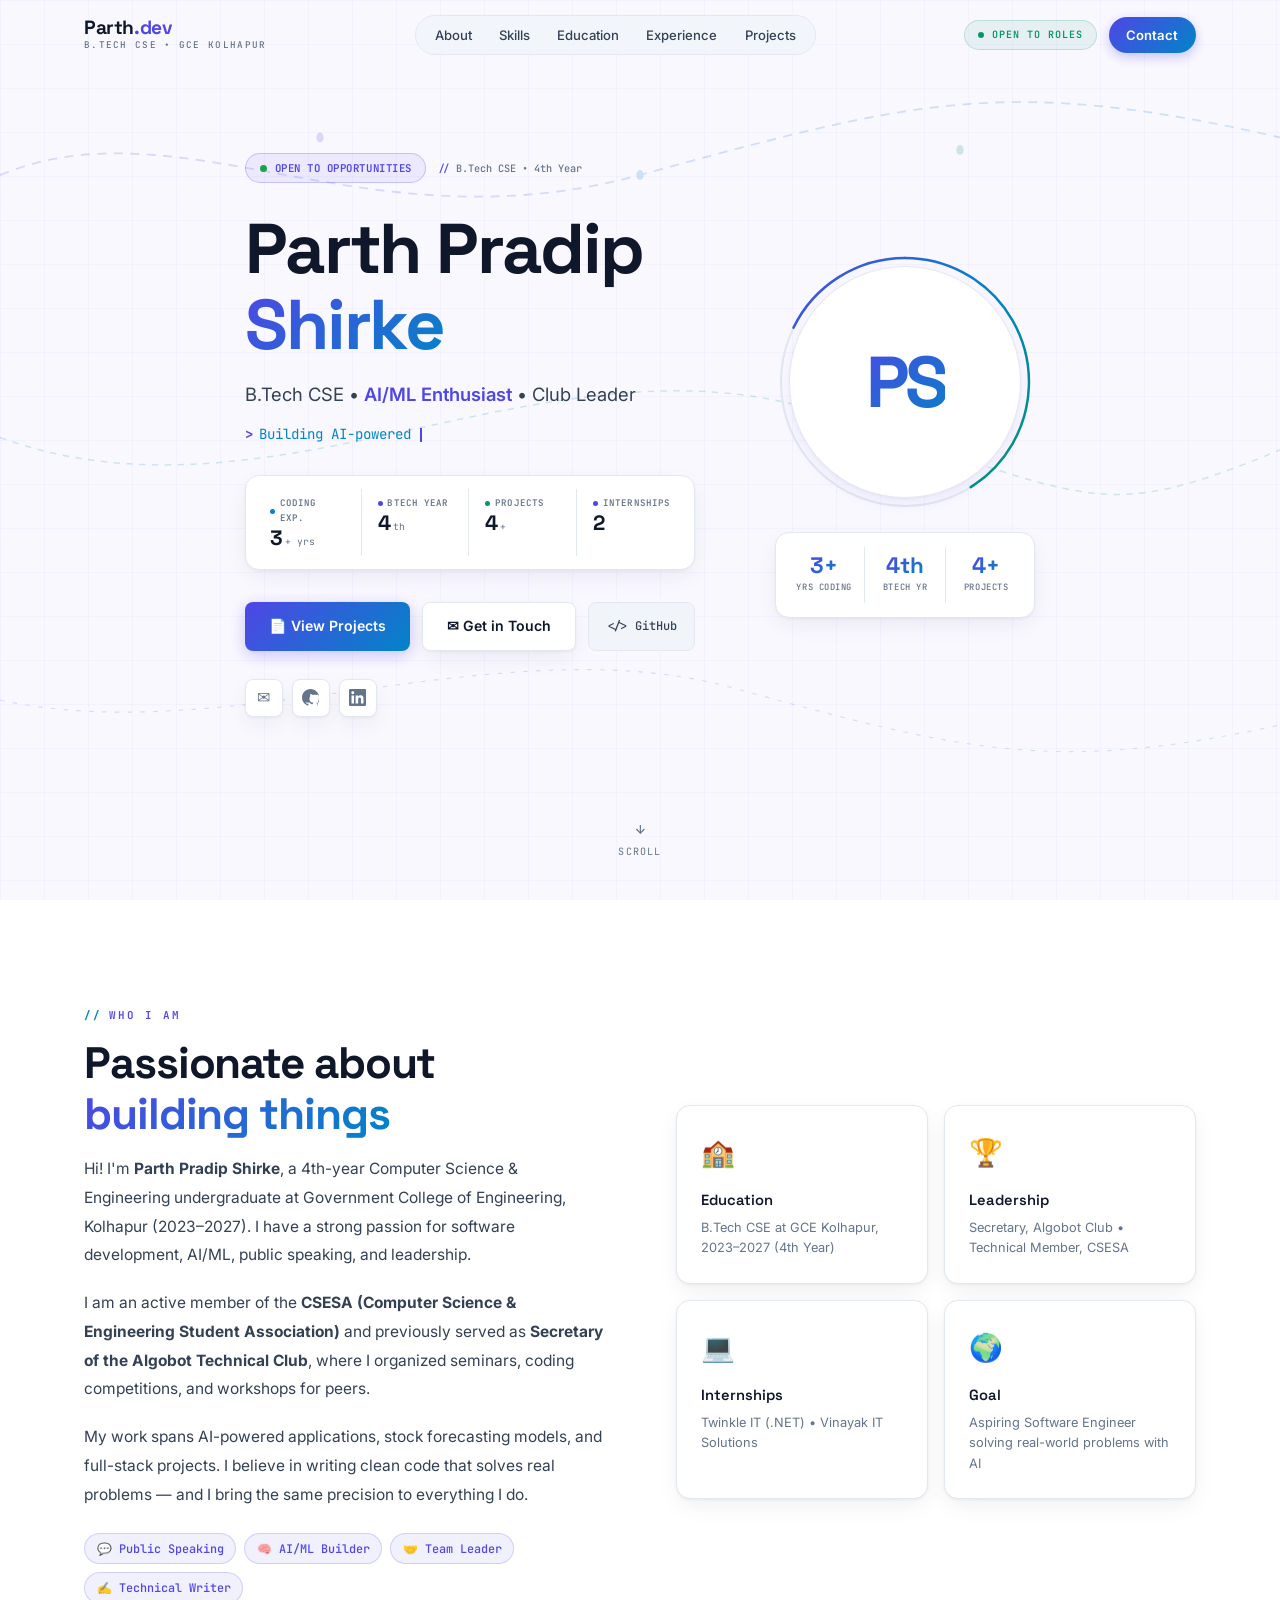
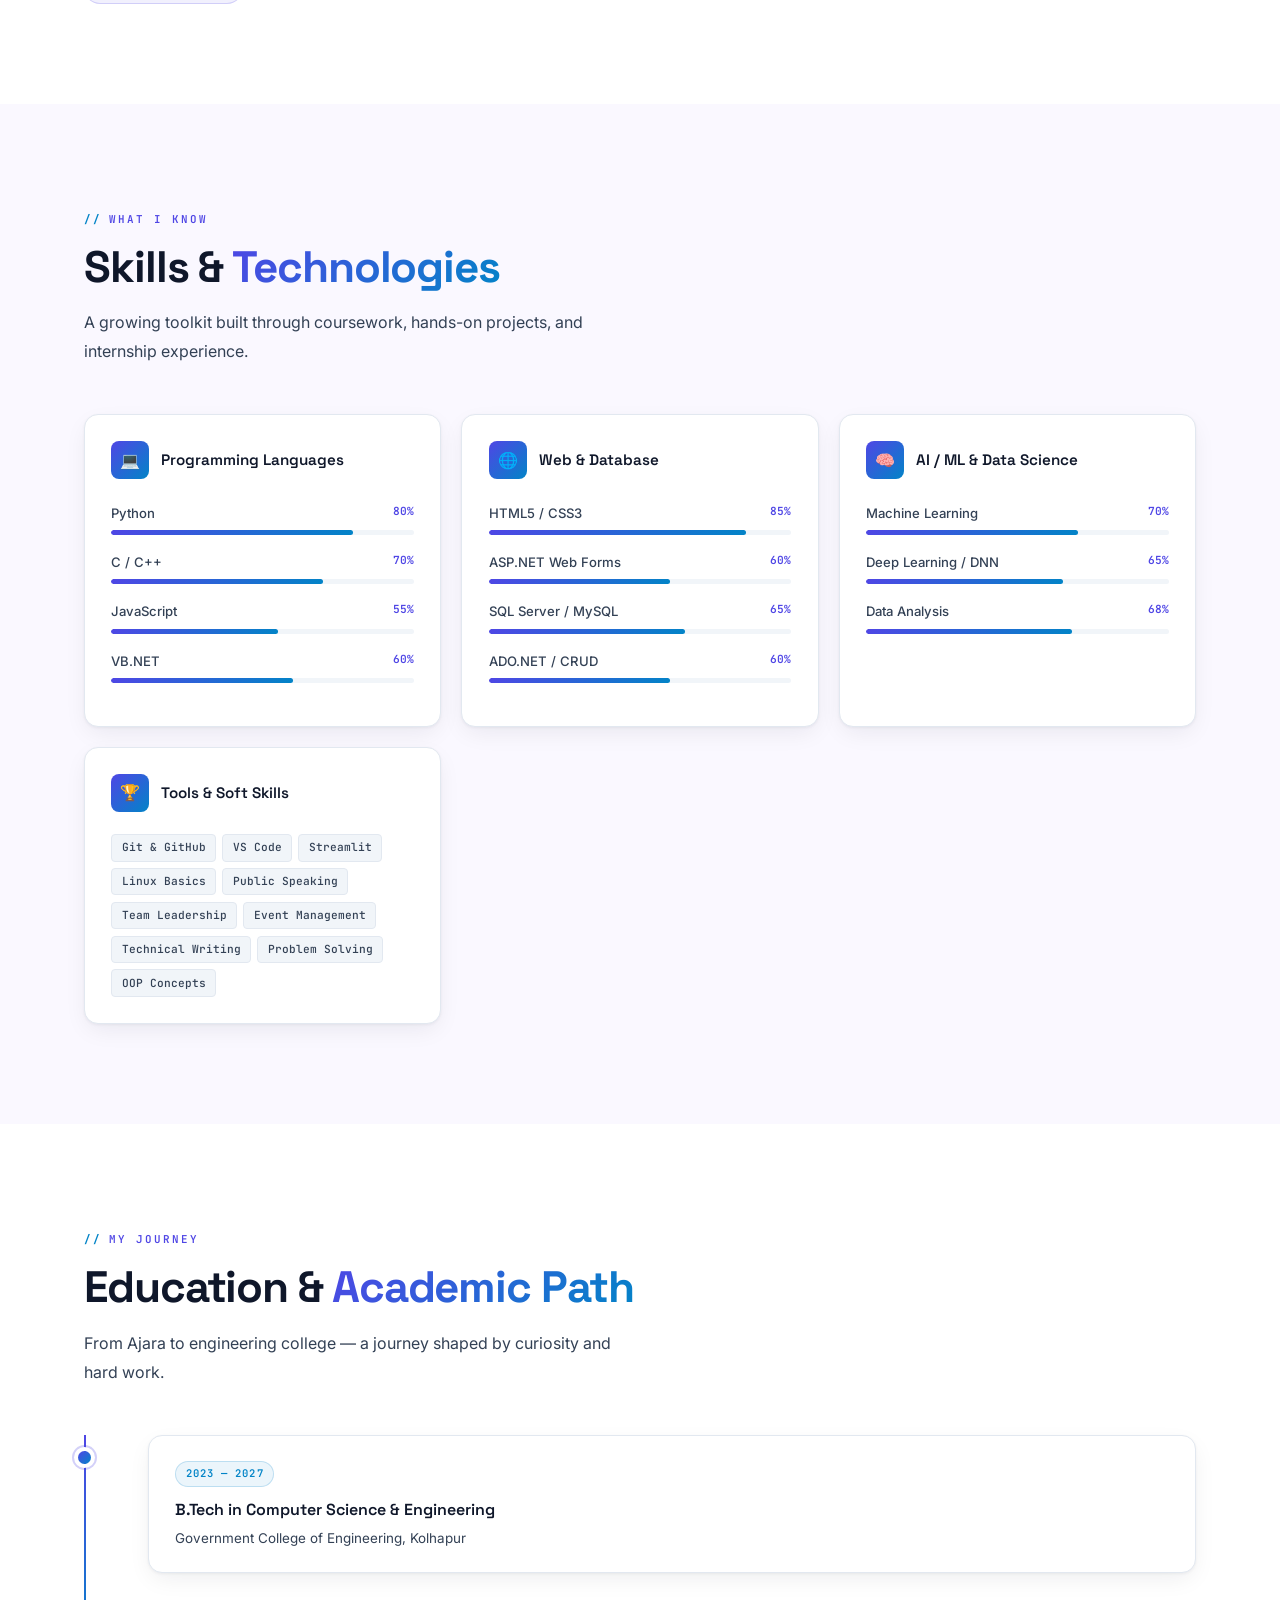
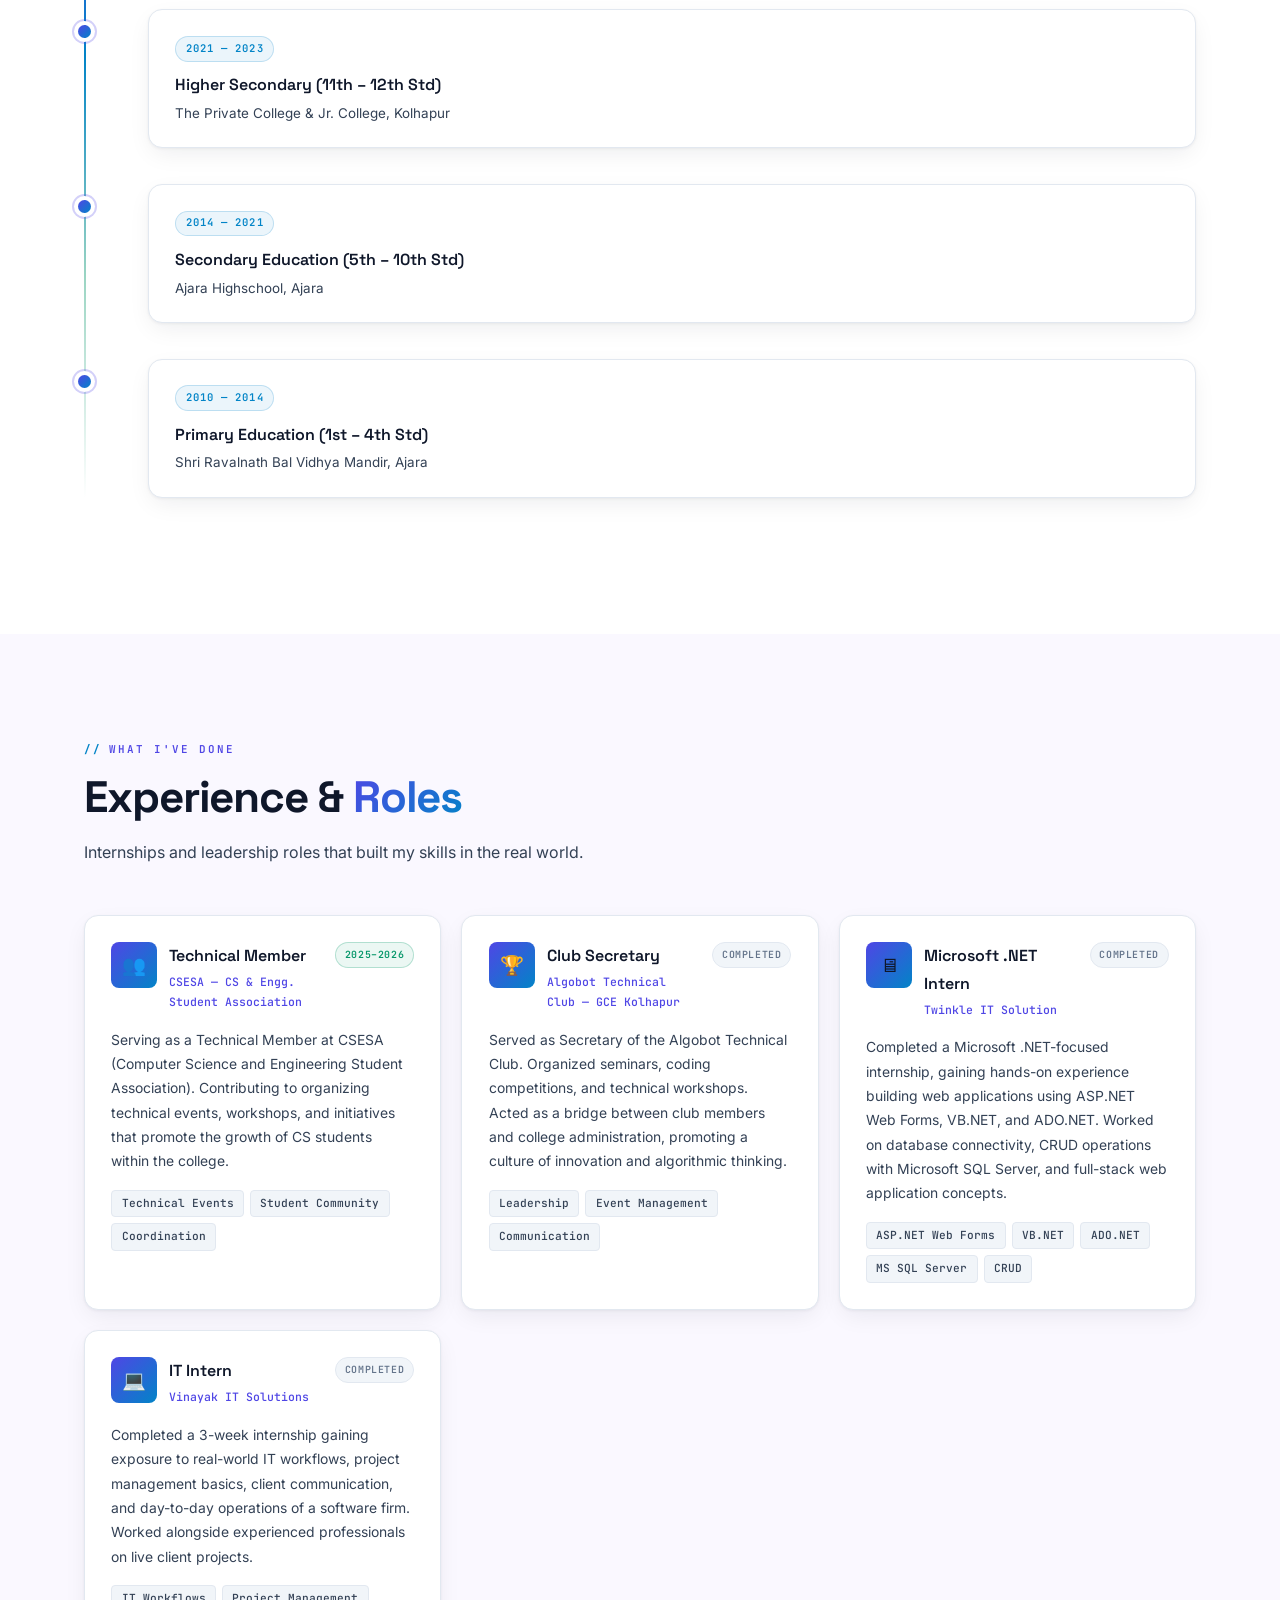
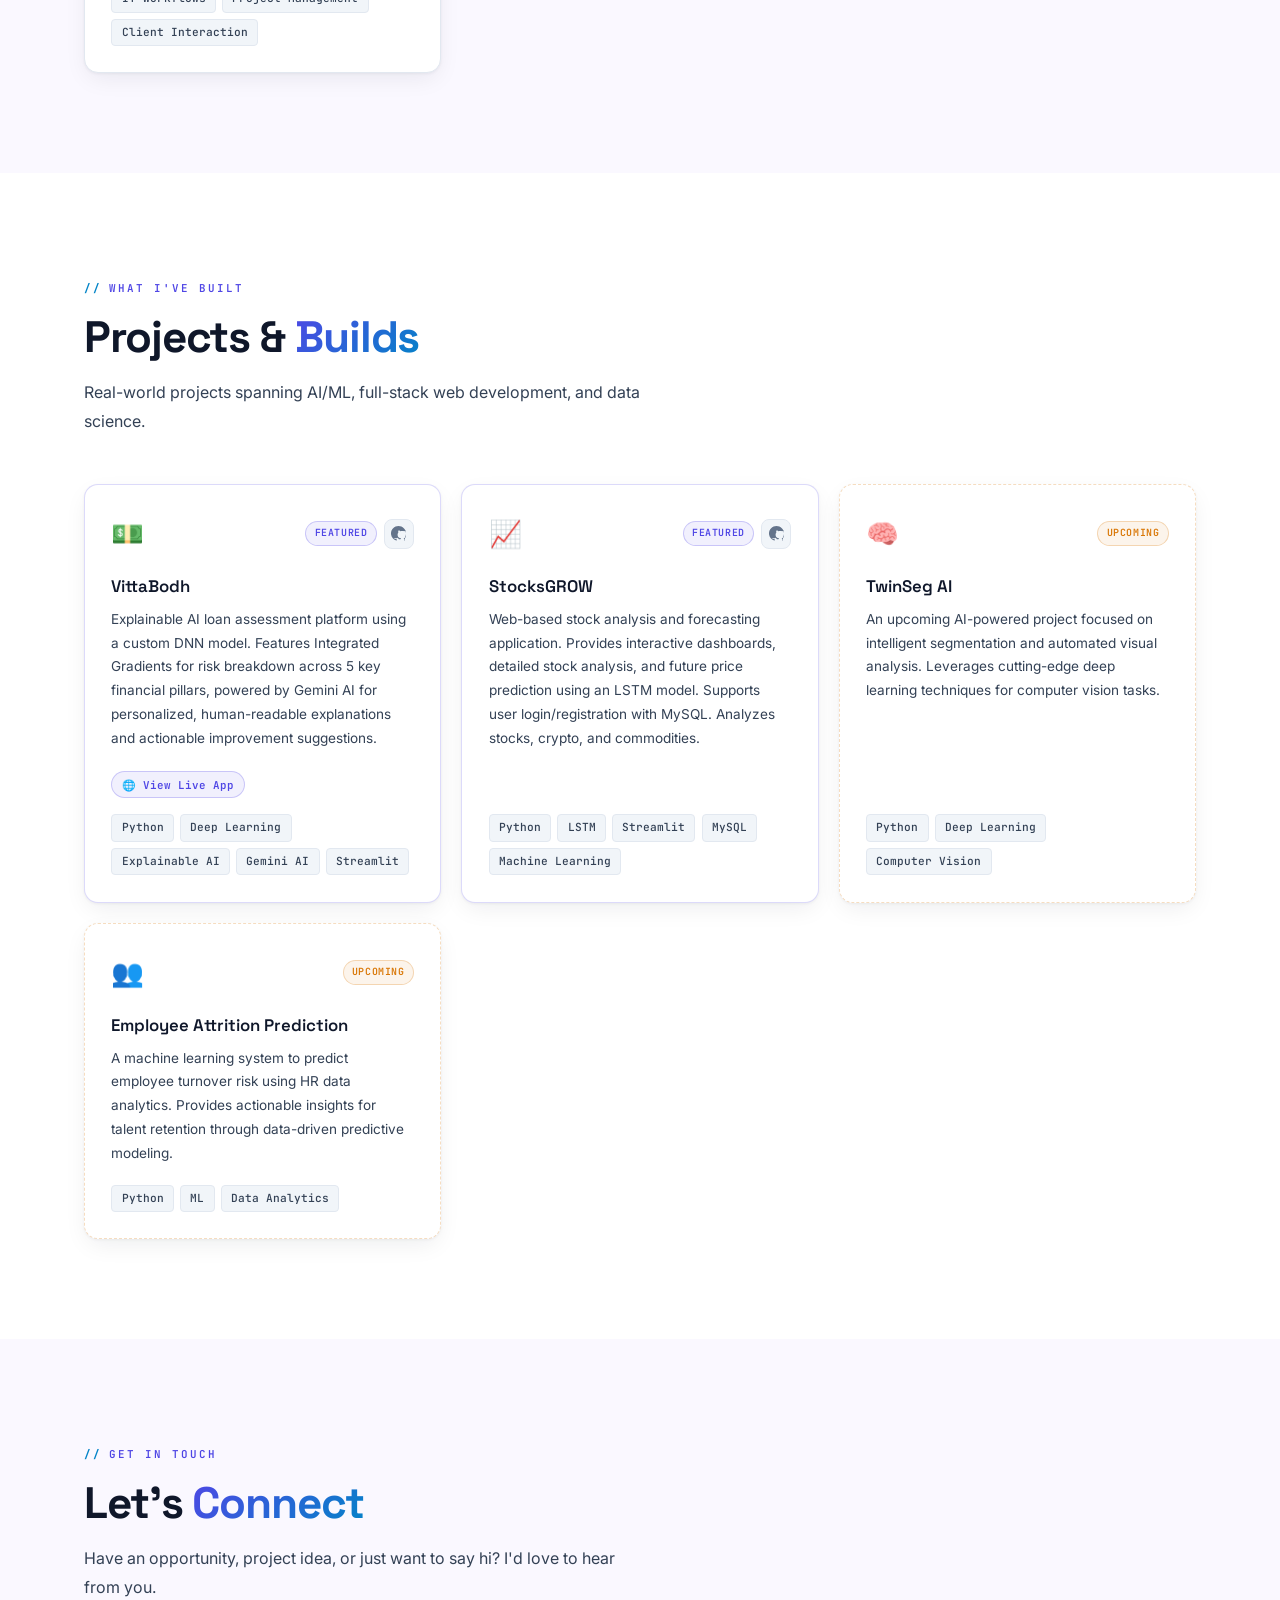
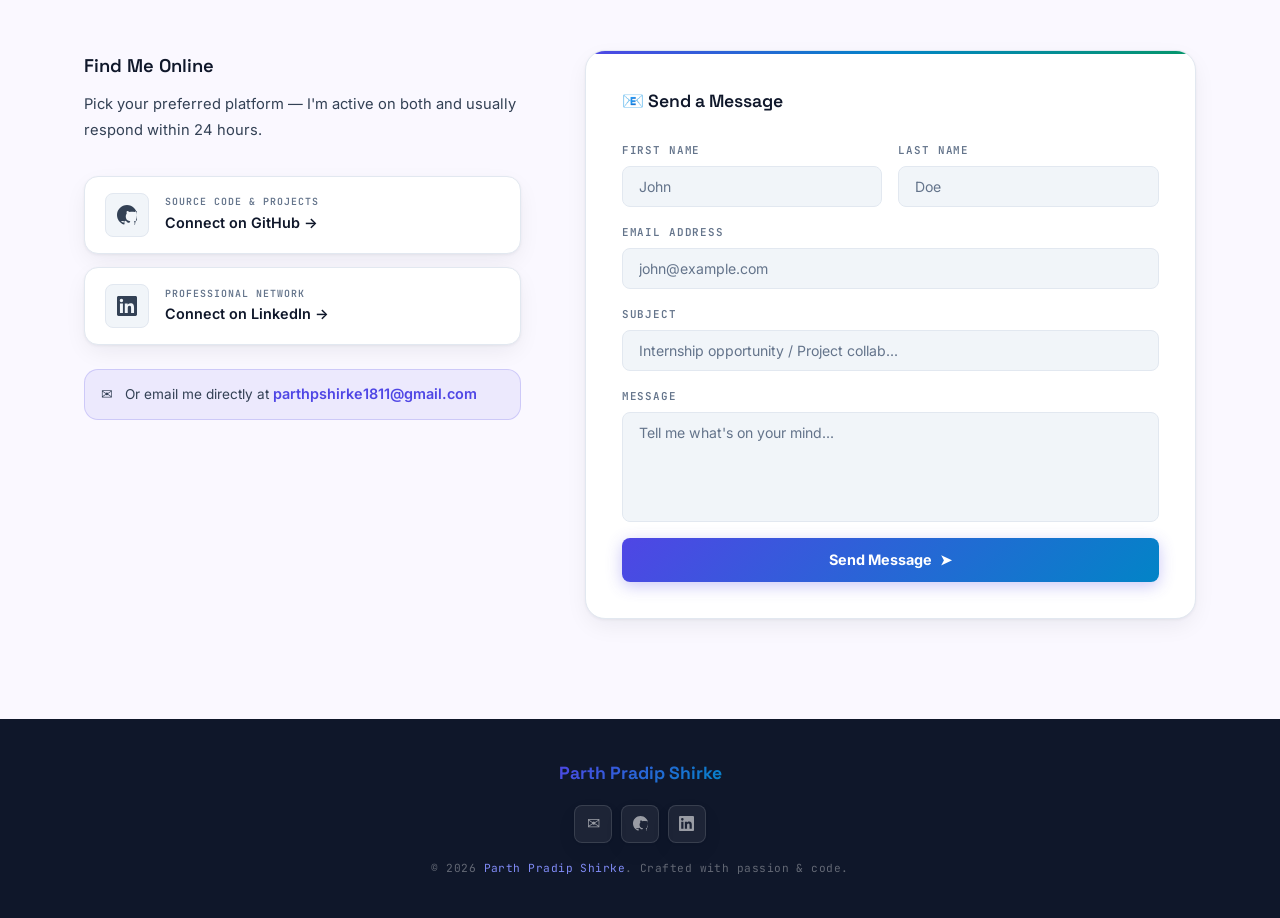
==== commit 4fc959e7: "fix: cache-bust CSS/JS with ?v=3 to force light theme load" ====
--- a/index.html
+++ b/index.html
@@ -16,7 +16,7 @@
   <link rel="preconnect" href="https://fonts.googleapis.com" />
   <link rel="preconnect" href="https://fonts.gstatic.com" crossorigin />
   <link href="https://fonts.googleapis.com/css2?family=Inter:wght@400;500;600;700;800&family=Space+Grotesk:wght@500;600;700&family=JetBrains+Mono:wght@400;500;600&display=swap" rel="stylesheet" />
-  <link rel="stylesheet" href="style.css" />
+  <link rel="stylesheet" href="style.css?v=3" />
 </head>
 <body>
 
@@ -677,6 +677,6 @@
     </div>
   </footer>
 
-  <script src="script.js"></script>
+  <script src="script.js?v=3"></script>
 </body>
 </html>
